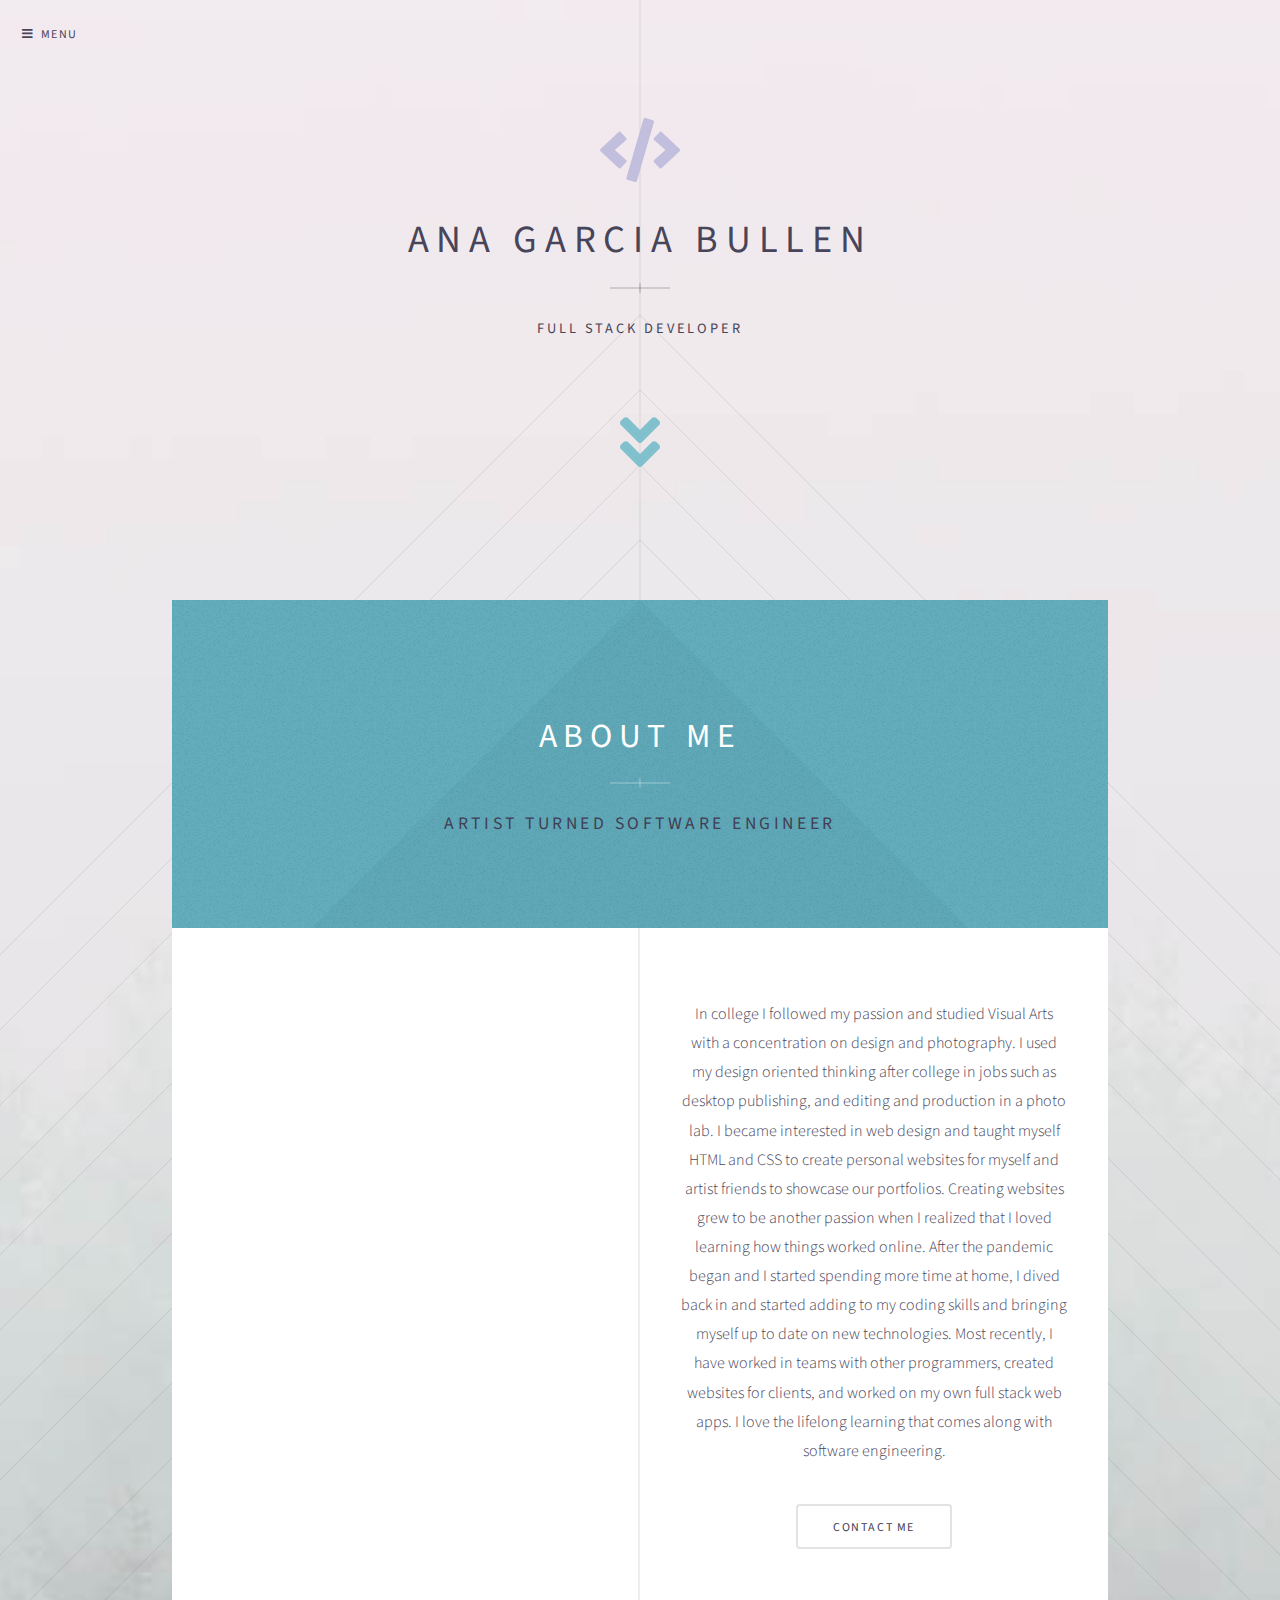
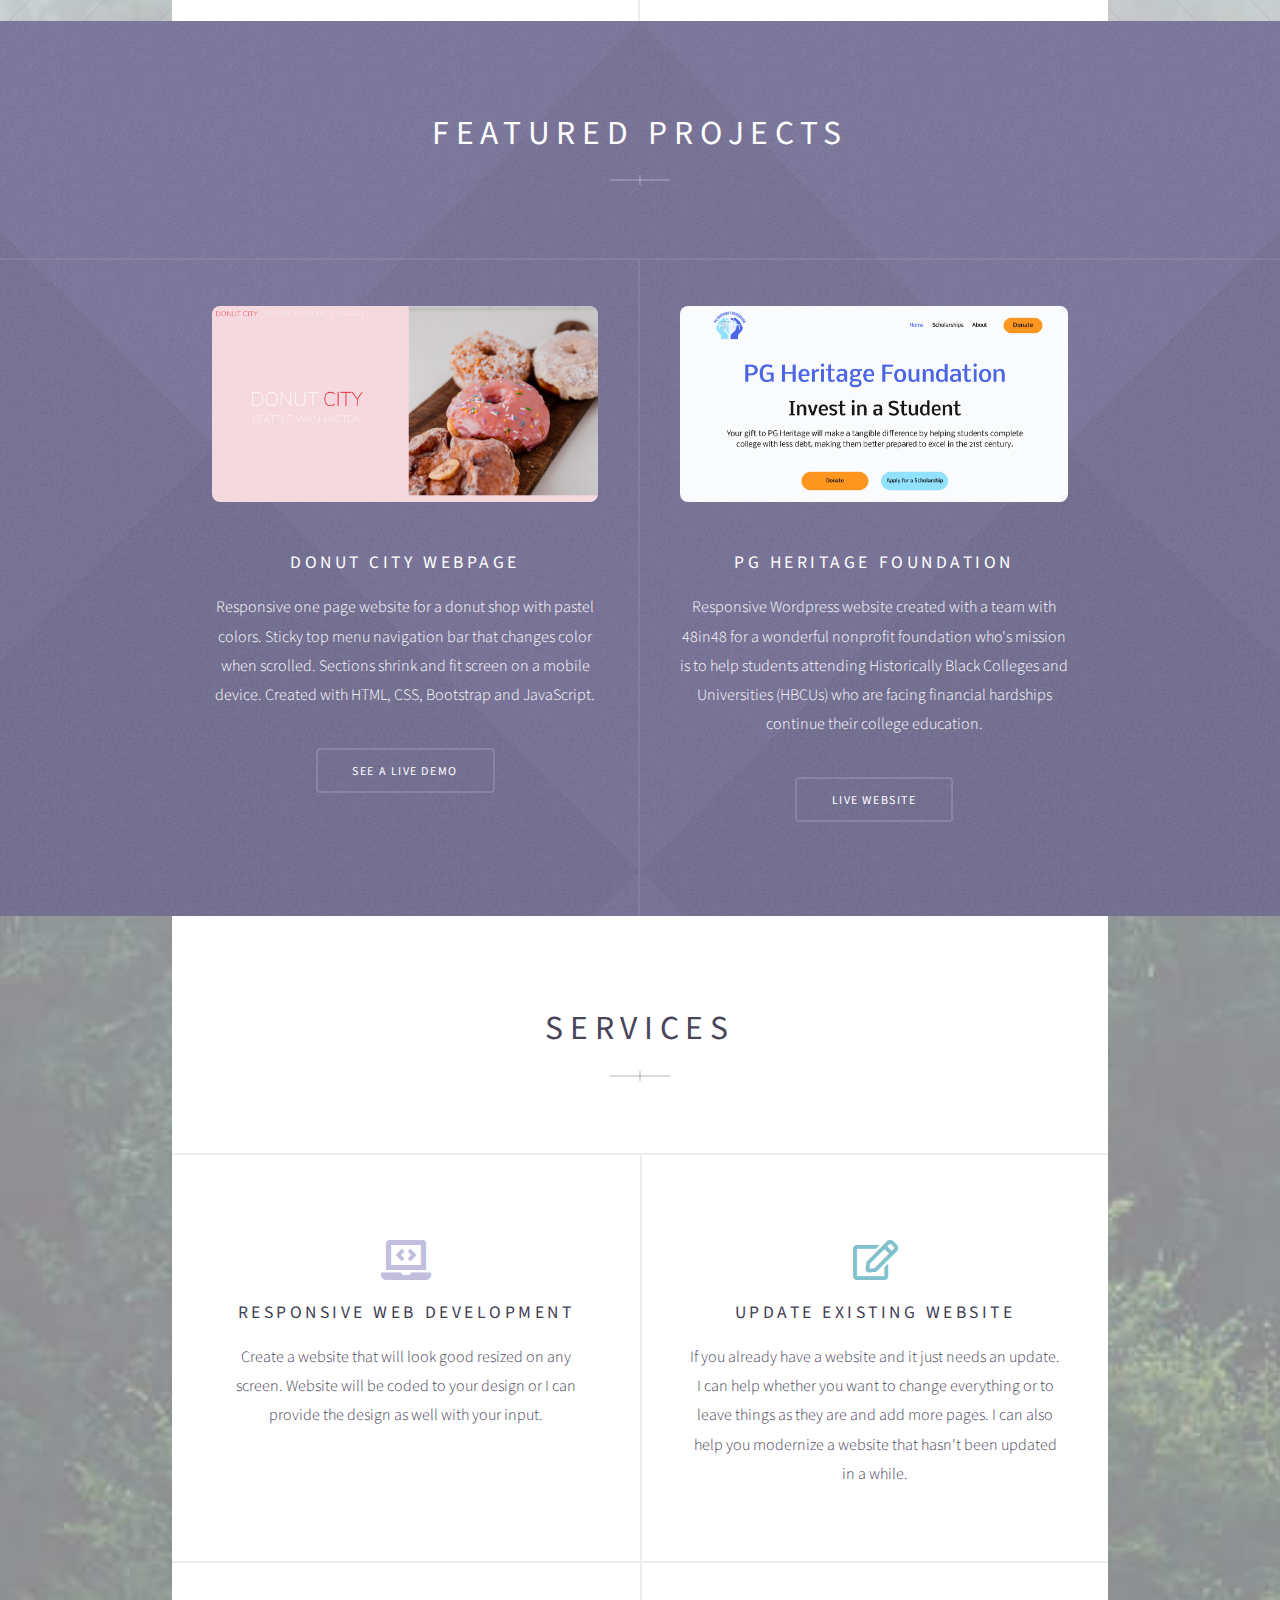
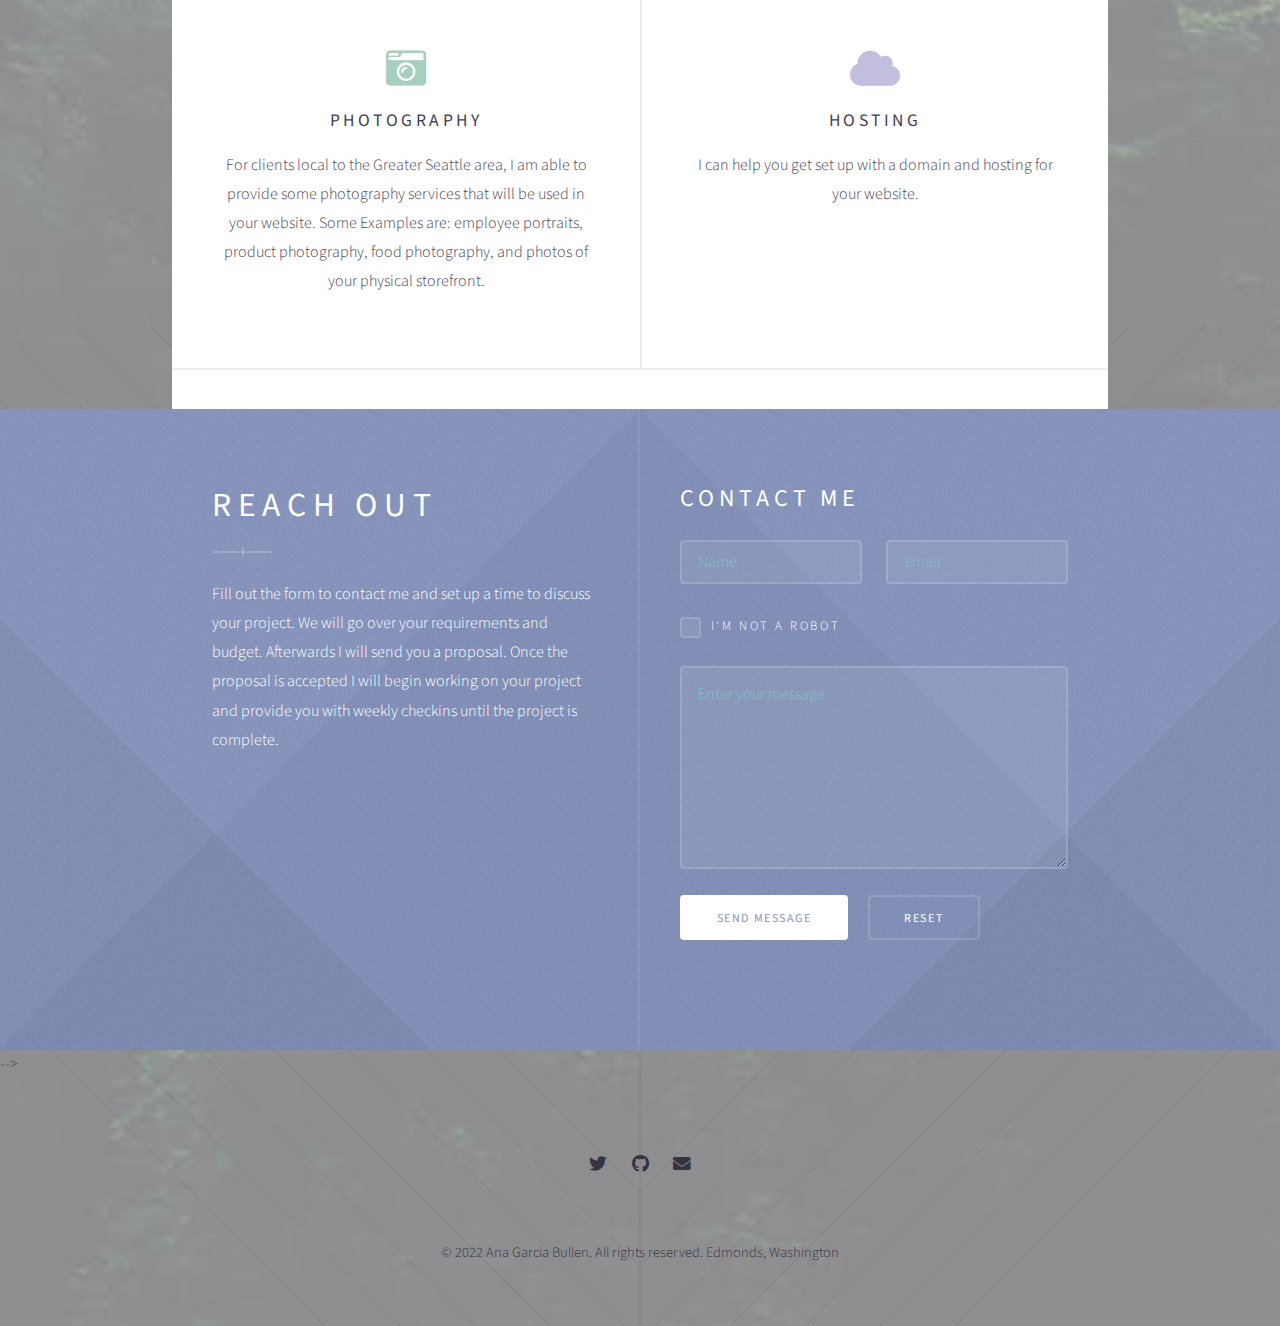
==== index.html @ 6785d5da "added new project" ====
<!DOCTYPE HTML>

<html>

<head>
	<title>Ana Garcia Bullen</title>
	<meta charset="utf-8" />
	<meta name="viewport" content="width=device-width, initial-scale=1" />
	<link rel="apple-touch-icon" sizes="180x180" href="images/apple-touch-icon.png">
	<link rel="icon" type="image/png" sizes="32x32" href="images/favicon-32x32.png">
	<link rel="icon" type="image/png" sizes="16x16" href="images/favicon-16x16.png">
	<link rel="manifest" href="images/site.webmanifest">

	<link rel="stylesheet" href="assets/css/main.css" />
</head>

<body class="landing is-preload">

	<!-- Header -->
	<header id="header">
		<a href="#menu">Menu</a>

	</header>

	<!-- Nav -->
	<nav id="menu">
		<ul class="links">
			<li><a href="index.html">Home</a></li>
			<li><a href="#one" class="scrolly">About Me</a></li>
			<li><a href="#two" class="scrolly">Portfolio</a></li>
			<li><a href="#three" class="scrolly">Services</a></li>
			<li><a href="#four" class="scrolly">Contact Me</a></li>
		</ul>

	</nav>

	<!-- Banner -->
	<section id="banner">
		<header class="major">
			<span class="icon solid fa-code style3"></span>
			<h1 class="myName">Ana Garcia Bullen</h1>
			<p>Full Stack Developer</p>
		</header>
		<ul class="actions special">
			<li>
				<a href="#one" class="scrolly"><span class="icon solid fa-angle-double-down style4"></span></a>
			</li>

		</ul>
	</section>

	<!-- One -->
	<section id="one" class="wrapper style1 special">
		<div class="inner">
			<header class="major alt style2">
				<h2>About Me</h2>
				<h4>Artist turned Software Engineer</h4>
			</header>
			<section class="split">

				<section>
					<span class="image fit"><img src="images/ana.JPG" alt="" /></span>

				</section>
				<article>
					<!-- <h4>Artist turned Software Engineer</h4> -->
					<p>

						In college I followed my passion and studied Visual Arts with a concentration on design and
						photography. I used my design oriented thinking after college in jobs such as desktop
						publishing, and editing and production in a photo lab. I
						became interested in web design and taught myself HTML and CSS to create personal websites for
						myself and
						artist friends to showcase our portfolios. Creating websites grew to be another passion when I
						realized that I loved learning how things worked online. After the pandemic began and I started
						spending more time at home, I dived back in and started adding to my coding skills and bringing
						myself up to date on new technologies. Most recently, I have worked in teams with other
						programmers, created
						websites for clients, and worked on my own full stack web apps. I love the lifelong learning
						that comes
						along with software engineering.
					</p>

					<ul class="actions special">
						<li><a href="#four" class="button scrolly">Contact Me</a></li>
					</ul>
				</article>
			</section>
		</div>
	</section>

	<!-- Two -->
	<section id="two" class="wrapper style3 special">
		<div class="inner">
			<header class="major">
				<h2>Featured Projects</h2>

			</header>
			<section class="spotlights">
				<section>
					<span class="image"><img src="images/project-donutcity.png"
							alt="screenshot of Donut City website" /></span>
					<h4>Donut City Webpage</h4>
					<p>Responsive one page website for a donut shop with pastel colors. Sticky top menu navigation bar
						that
						changes color when scrolled. Sections shrink and fit screen on a mobile device. Created with
						HTML,
						CSS, Bootstrap and JavaScript.</p>
					<ul class="actions special">
						<li><a href="https://donutcity.netlify.app/" class="button" target="_blank">See a Live Demo</a>
						</li>
					</ul>
				</section>
				<section>
					<span class="image"><img src="images/PGHeritage.png"
							alt="screenshot of PG Heritage Foundation homepage" /></span>

					<h4>PG Heritage Foundation</h4>
					<p>Responsive Wordpress website created with a team with 48in48 for a wonderful nonprofit foundation
						who's mission is to help students attending Historically Black Colleges and Universities (HBCUs)
						who are facing financial hardships continue their college education.</p>
					<ul class="actions special">
						<li><a href="https://thepghf.org/" class="button" target="_blank">Live Website</a></li>
					</ul>
				</section>

				<!-- add two more projects -->
				<!-- <section>
							<span class="image"><img src="images/pic01.jpg" alt="" /></span>
							<h4>Etiam consequat</h4>
							<p>Lorem ipsum dolor sit amet, consectetur adipiscing elit. Nulla imperdiet, lorem in pretium aliquet, lacus dui tristique lacus, vel convallis justo lectus in augue. Tempus pellentesque iaculis imperdiet et elementum.</p>
							<ul class="actions special">
								<li><a href="#" class="button">See More</a></li>
							</ul>
						</section>
						<section>
							<span class="image"><img src="images/pic02.jpg" alt="" /></span>
							<h4>Lacus elementum</h4>
							<p>Lorem ipsum dolor sit amet, consectetur adipiscing elit. Nulla imperdiet, lorem in pretium aliquet, lacus dui tristique lacus, vel convallis justo lectus in augue. Tempus pellentesque iaculis imperdiet et elementum.</p>
							<ul class="actions special">
								<li><a href="#" class="button">See More</a></li>
							</ul>
						</section> -->

			</section>
		</div>
	</section>

	<!-- Three -->
	<section id="three" class="wrapper style1 special">
		<div class="inner">
			<header class="major">
				<h2>Services</h2>

			</header>
			<section class="features">
				<section>
					<span class="icon solid fa-laptop-code style3"></span>
					<h4>Responsive Web Development</h4>
					<p>Create a website that will look good resized on any screen. Website will be coded to your design
						or I can provide the design as well with your input.</p>
				</section>
				<section>
					<span class="icon fa-edit style4"></span>
					<h4>Update existing website</h4>
					<p>If you already have a website and it just needs an update. I can help whether you want to change
						everything or to leave things as they are and add more pages. I can also help you modernize a
						website that hasn't been updated in a while.
					</p>
				</section>
				<section>
					<span class="icon solid fa-camera-retro style2"></span>
					<h4>Photography</h4>
					<p>For clients local to the Greater Seattle area, I am able to provide some photography services
						that will be used in your website.
						Some Examples are: employee portraits,
						product photography,
						food photography, and
						photos of your physical storefront.

					</p>
				</section>
				<section>
					<span class="icon solid fa-cloud style3"></span>
					<h4>Hosting</h4>
					<p>I can help you get set up with a domain and hosting for your website.</p>
				</section>
			</section>


		</div>
	</section>

	<!-- Four -->
	<section id="four" class="wrapper style4 special-alt">
		<div class="inner split">
			<section>
				<header class="major">
					<h2>Reach Out</h2>
				</header>
				<p>Fill out the form to contact me and set up a time to discuss your project. We will go over your
					requirements and budget. Afterwards I will send you a proposal. Once the proposal is accepted I will
					begin working on your project and provide you with weekly checkins until the project is complete.
				</p>
			</section>

			<section>
				<!-- Form -->
				<h3>Contact Me</h3>

				<form naeme="contact" method="post" action="#" data-netlify="true" data-netlify-recaptcha="true">
					<div class="row">
						<div class="col-6 col-12-xsmall">
							<input type="text" name="name" id="name" value="" placeholder="Name" required />
						</div>
						<div class="col-6 col-12-xsmall">
							<input type="email" name="email" id="email" value="" placeholder="Email" required />
						</div>
						<!-- Break -->
						<!-- <div class="col-6 col-12-small">
							<input type="checkbox" id="copy" name="copy">
							<label for="copy">Email me a copy</label>
						</div> -->
						<div class="col-6 col-12-small">
							<input type="checkbox" id="human" name="human" required>
							<label for="human">I'm not a robot</label>
						</div>
						<!-- Break -->
						<div class="col-12">
							<textarea name="message" id="message" placeholder="Enter your message" rows="6"
								required></textarea>
						</div>
						<!-- re-Captcha field
						<div data-netlify-recaptcha="true"></div> -->
						<!-- Break -->
						<div class="col-12">
							<ul class="actions">
								<li><input type="submit" value="Send Message" class="primary" /></li>
								<li><input type="reset" value="Reset" /></li>
							</ul>
						</div>
					</div>
				</form>
			</section>
		</div>
	</section>



	</div>
	</section> -->

	<!-- Footer -->
	<footer id="footer">
		<ul class="alt-icons">
			<li><a href="https://twitter.com/bettysonics" class="icon brands fa-twitter" target="_blank"><span
						class="label">Twitter</span></a></li>
			<!-- <li><a href="#" class="icon brands fa-linkedin-in"><span class="label">LinkedIn</span></a></li> -->
			<li><a href="https://github.com/karinana" class="icon brands fa-github" target="_blank"><span
						class="label">GitHub</span></a></li>
			<li><a href="mailto: anagarciacodes@gmail.com" class="icon solid fa-envelope"><span
						class="label">Email</span></a></li>
		</ul>

		<p class="copyright">
			&copy; 2022 Ana Garcia Bullen. All rights reserved. Edmonds, Washington
		</p>
	</footer>

	<!-- Scripts -->
	<script src="assets/js/jquery.min.js"></script>
	<script src="assets/js/jquery.scrolly.min.js"></script>
	<script src="assets/js/jquery.scrollex.min.js"></script>
	<script src="assets/js/browser.min.js"></script>
	<script src="assets/js/breakpoints.min.js"></script>
	<script src="assets/js/util.js"></script>
	<script src="assets/js/main.js"></script>

</body>

</html>
---- assets/css/main.css ----
@import url(fontawesome-all.min.css);
@import url("https://fonts.googleapis.com/css?family=Source+Sans+Pro:400,300");



html, body, div, span, applet, object,
iframe, h1, h2, h3, h4, h5, h6, p, blockquote,
pre, a, abbr, acronym, address, big, cite,
code, del, dfn, em, img, ins, kbd, q, s, samp,
small, strike, strong, sub, sup, tt, var, b,
u, i, center, dl, dt, dd, ol, ul, li, fieldset,
form, label, legend, table, caption, tbody,
tfoot, thead, tr, th, td, article, aside,
canvas, details, embed, figure, figcaption,
footer, header, hgroup, menu, nav, output, ruby,
section, summary, time, mark, audio, video {
	margin: 0;
	padding: 0;
	border: 0;
	font-size: 100%;
	font: inherit;
	vertical-align: baseline;}

article, aside, details, figcaption, figure,
footer, header, hgroup, menu, nav, section {
	display: block;}

body {
	line-height: 1;
}

ol, ul {
	list-style: none;
}

blockquote, q {
	quotes: none;
}

	blockquote:before, blockquote:after, q:before, q:after {
		content: '';
		content: none;
	}

table {
	border-collapse: collapse;
	border-spacing: 0;
}

body {
	-webkit-text-size-adjust: none;
}

mark {
	background-color: transparent;
	color: inherit;
}

input::-moz-focus-inner {
	border: 0;
	padding: 0;
}

input, select, textarea {
	-moz-appearance: none;
	-webkit-appearance: none;
	-ms-appearance: none;
	appearance: none;
}

/* Basic */

	@-ms-viewport {
		width: device-width;
	}

	body {
		-ms-overflow-style: scrollbar;
	}

	@media screen and (max-width: 480px) {

		html, body {
			min-width: 320px;
		}

	}

	html {
		box-sizing: border-box;
	}

	*, *:before, *:after {
		box-sizing: inherit;
	}

	body {
		background-attachment: fixed, fixed;
		background-image: url("images/angular-lines-up.svg"), url("../../images/bg.jpg");
		background-position: center -315px, center top;
		background-repeat: no-repeat;
		background-size: auto, cover;
	}

		body.landing {
			background-attachment: scroll, scroll, fixed;
			background-image: url("images/angular-lines-up.svg"), url("images/angular-lines-down.svg"), url("../../images/bgforest2.jpg");
			background-position: center top, center bottom, center top;
			background-size: auto, auto, cover;
		}

		body.is-preload *, body.is-preload *:before, body.is-preload *:after {
			-moz-animation: none !important;
			-webkit-animation: none !important;
			-ms-animation: none !important;
			animation: none !important;
			-moz-transition: none !important;
			-webkit-transition: none !important;
			-ms-transition: none !important;
			transition: none !important;
		}

		@media screen and (max-width: 1280px) {

			body {
				background-attachment: scroll !important;
			}

		}

/* Type */

	body {
		background-color: #fff;
		color: #484459;
	}

	body, input, select, textarea {
		font-family: "Source Sans Pro", Arial, Helvetica, sans-serif;
		font-size: 14.75pt;
		font-weight: 300;
		line-height: 1.82;
	}

		@media screen and (max-width: 1680px) {

			body, input, select, textarea {
				font-size: 14.75pt;
			}

		}

		@media screen and (max-width: 1280px) {

			body, input, select, textarea {
				font-size: 12pt;
			}

		}

		@media screen and (max-width: 980px) {

			body, input, select, textarea {
				font-size: 12pt;
			}

		}

		@media screen and (max-width: 736px) {

			body, input, select, textarea {
				font-size: 12pt;
			}

		}

		@media screen and (max-width: 480px) {

			body, input, select, textarea {
				font-size: 12pt;
			}

		}

	a {
		text-decoration: underline;
	}

		a:hover {
			text-decoration: none;
		}

	strong, b {
		font-weight: 400;
	}

	em, i {
		font-style: italic;
	}

	p {
		margin: 0 0 2.4em 0;
	}

	h1, h2, h3, h4, h5, h6 {
		font-weight: 400;
		letter-spacing: 0.2em;
		line-height: 1.5;
		margin: 0 0 0.96em 0;
		text-transform: uppercase;
	}

		h1 a, h2 a, h3 a, h4 a, h5 a, h6 a {
			color: inherit;
			text-decoration: none;
		}

	h2 {
		font-size: 1.8em;
	}

	h3 {
		font-size: 1.5em;
	}

	h4 {
		font-size: 1.1em;
	}

	h5 {
		font-size: 0.9em;
	}

	h6 {
		font-size: 0.7em;
	}

	sub {
		font-size: 0.8em;
		position: relative;
		top: 0.5em;
	}

	sup {
		font-size: 0.8em;
		position: relative;
		top: -0.5em;
	}

	blockquote {
		border-left: solid 8px;
		font-style: italic;
		margin: 0 0 2.4em 0;
		padding: 0.6em 0 0.6em 2.4em;
	}

	code {
		border-radius: 4px;
		border: solid 2px;
		font-family: "Courier New", monospace;
		font-size: 0.9em;
		margin: 0 0.25em;
		padding: 0.25em 0.65em;
	}

	pre {
		-webkit-overflow-scrolling: touch;
		font-family: "Courier New", monospace;
		font-size: 0.9em;
		margin: 0 0 2.4em 0;
	}

		pre code {
			display: block;
			line-height: 1.75;
			padding: 1em 1.5em;
			overflow-x: auto;
		}

	hr {
		border: 0;
		border-bottom: solid 2px;
		margin: 2.4em 0;
	}

		hr.major {
			margin: 3.6em 0;
		}

	.align-left {
		text-align: left;
	}

	.align-center {
		text-align: center;
	}

	.align-right {
		text-align: right;
	}

	input, select, textarea {
		color: #413D53;
	}

	a {
		color: #7c759a;
	}

	strong, b {
		color: #413D53;
	}

	h1, h2, h3, h4, h5, h6 {
		color: #413D53;
	}

	blockquote {
		border-left-color: rgba(144, 144, 144, 0.25);
	}

	code {
		background: rgba(144, 144, 144, 0.15);
		border-color: rgba(144, 144, 144, 0.25);
	}

	hr {
		border-bottom-color: rgba(144, 144, 144, 0.25);
	}

/* Row */

	.row {
		display: flex;
		flex-wrap: wrap;
		box-sizing: border-box;
		align-items: stretch;
	}

		.row > * {
			box-sizing: border-box;
		}

		.row.gtr-uniform > * > :last-child {
			margin-bottom: 0;
		}

		.row.aln-left {
			justify-content: flex-start;
		}

		.row.aln-center {
			justify-content: center;
		}

		.row.aln-right {
			justify-content: flex-end;
		}

		.row.aln-top {
			align-items: flex-start;
		}

		.row.aln-middle {
			align-items: center;
		}

		.row.aln-bottom {
			align-items: flex-end;
		}

		.row > .imp {
			order: -1;
		}

		.row > .col-1 {
			width: 8.33333%;
		}

		.row > .off-1 {
			margin-left: 8.33333%;
		}

		.row > .col-2 {
			width: 16.66667%;
		}

		.row > .off-2 {
			margin-left: 16.66667%;
		}

		.row > .col-3 {
			width: 25%;
		}

		.row > .off-3 {
			margin-left: 25%;
		}

		.row > .col-4 {
			width: 33.33333%;
		}

		.row > .off-4 {
			margin-left: 33.33333%;
		}

		.row > .col-5 {
			width: 41.66667%;
		}

		.row > .off-5 {
			margin-left: 41.66667%;
		}

		.row > .col-6 {
			width: 50%;
		}

		.row > .off-6 {
			margin-left: 50%;
		}

		.row > .col-7 {
			width: 58.33333%;
		}

		.row > .off-7 {
			margin-left: 58.33333%;
		}

		.row > .col-8 {
			width: 66.66667%;
		}

		.row > .off-8 {
			margin-left: 66.66667%;
		}

		.row > .col-9 {
			width: 75%;
		}

		.row > .off-9 {
			margin-left: 75%;
		}

		.row > .col-10 {
			width: 83.33333%;
		}

		.row > .off-10 {
			margin-left: 83.33333%;
		}

		.row > .col-11 {
			width: 91.66667%;
		}

		.row > .off-11 {
			margin-left: 91.66667%;
		}

		.row > .col-12 {
			width: 100%;
		}

		.row > .off-12 {
			margin-left: 100%;
		}

		.row.gtr-0 {
			margin-top: 0;
			margin-left: 0em;
		}

			.row.gtr-0 > * {
				padding: 0 0 0 0em;
			}

			.row.gtr-0.gtr-uniform {
				margin-top: 0em;
			}

				.row.gtr-0.gtr-uniform > * {
					padding-top: 0em;
				}

		.row.gtr-25 {
			margin-top: 0;
			margin-left: -0.5em;
		}

			.row.gtr-25 > * {
				padding: 0 0 0 0.5em;
			}

			.row.gtr-25.gtr-uniform {
				margin-top: -0.5em;
			}

				.row.gtr-25.gtr-uniform > * {
					padding-top: 0.5em;
				}

		.row.gtr-50 {
			margin-top: 0;
			margin-left: -1em;
		}

			.row.gtr-50 > * {
				padding: 0 0 0 1em;
			}

			.row.gtr-50.gtr-uniform {
				margin-top: -1em;
			}

				.row.gtr-50.gtr-uniform > * {
					padding-top: 1em;
				}

		.row {
			margin-top: 0;
			margin-left: -2em;
		}

			.row > * {
				padding: 0 0 0 2em;
			}

			.row.gtr-uniform {
				margin-top: -2em;
			}

				.row.gtr-uniform > * {
					padding-top: 2em;
				}

		.row.gtr-150 {
			margin-top: 0;
			margin-left: -3em;
		}

			.row.gtr-150 > * {
				padding: 0 0 0 3em;
			}

			.row.gtr-150.gtr-uniform {
				margin-top: -3em;
			}

				.row.gtr-150.gtr-uniform > * {
					padding-top: 3em;
				}

		.row.gtr-200 {
			margin-top: 0;
			margin-left: -4em;
		}

			.row.gtr-200 > * {
				padding: 0 0 0 4em;
			}

			.row.gtr-200.gtr-uniform {
				margin-top: -4em;
			}

				.row.gtr-200.gtr-uniform > * {
					padding-top: 4em;
				}

		@media screen and (max-width: 1680px) {

			.row {
				display: flex;
				flex-wrap: wrap;
				box-sizing: border-box;
				align-items: stretch;
			}

				.row > * {
					box-sizing: border-box;
				}

				.row.gtr-uniform > * > :last-child {
					margin-bottom: 0;
				}

				.row.aln-left {
					justify-content: flex-start;
				}

				.row.aln-center {
					justify-content: center;
				}

				.row.aln-right {
					justify-content: flex-end;
				}

				.row.aln-top {
					align-items: flex-start;
				}

				.row.aln-middle {
					align-items: center;
				}

				.row.aln-bottom {
					align-items: flex-end;
				}

				.row > .imp-xlarge {
					order: -1;
				}

				.row > .col-1-xlarge {
					width: 8.33333%;
				}

				.row > .off-1-xlarge {
					margin-left: 8.33333%;
				}

				.row > .col-2-xlarge {
					width: 16.66667%;
				}

				.row > .off-2-xlarge {
					margin-left: 16.66667%;
				}

				.row > .col-3-xlarge {
					width: 25%;
				}

				.row > .off-3-xlarge {
					margin-left: 25%;
				}

				.row > .col-4-xlarge {
					width: 33.33333%;
				}

				.row > .off-4-xlarge {
					margin-left: 33.33333%;
				}

				.row > .col-5-xlarge {
					width: 41.66667%;
				}

				.row > .off-5-xlarge {
					margin-left: 41.66667%;
				}

				.row > .col-6-xlarge {
					width: 50%;
				}

				.row > .off-6-xlarge {
					margin-left: 50%;
				}

				.row > .col-7-xlarge {
					width: 58.33333%;
				}

				.row > .off-7-xlarge {
					margin-left: 58.33333%;
				}

				.row > .col-8-xlarge {
					width: 66.66667%;
				}

				.row > .off-8-xlarge {
					margin-left: 66.66667%;
				}

				.row > .col-9-xlarge {
					width: 75%;
				}

				.row > .off-9-xlarge {
					margin-left: 75%;
				}

				.row > .col-10-xlarge {
					width: 83.33333%;
				}

				.row > .off-10-xlarge {
					margin-left: 83.33333%;
				}

				.row > .col-11-xlarge {
					width: 91.66667%;
				}

				.row > .off-11-xlarge {
					margin-left: 91.66667%;
				}

				.row > .col-12-xlarge {
					width: 100%;
				}

				.row > .off-12-xlarge {
					margin-left: 100%;
				}

				.row.gtr-0 {
					margin-top: 0;
					margin-left: 0em;
				}

					.row.gtr-0 > * {
						padding: 0 0 0 0em;
					}

					.row.gtr-0.gtr-uniform {
						margin-top: 0em;
					}

						.row.gtr-0.gtr-uniform > * {
							padding-top: 0em;
						}

				.row.gtr-25 {
					margin-top: 0;
					margin-left: -0.5em;
				}

					.row.gtr-25 > * {
						padding: 0 0 0 0.5em;
					}

					.row.gtr-25.gtr-uniform {
						margin-top: -0.5em;
					}

						.row.gtr-25.gtr-uniform > * {
							padding-top: 0.5em;
						}

				.row.gtr-50 {
					margin-top: 0;
					margin-left: -1em;
				}

					.row.gtr-50 > * {
						padding: 0 0 0 1em;
					}

					.row.gtr-50.gtr-uniform {
						margin-top: -1em;
					}

						.row.gtr-50.gtr-uniform > * {
							padding-top: 1em;
						}

				.row {
					margin-top: 0;
					margin-left: -2em;
				}

					.row > * {
						padding: 0 0 0 2em;
					}

					.row.gtr-uniform {
						margin-top: -2em;
					}

						.row.gtr-uniform > * {
							padding-top: 2em;
						}

				.row.gtr-150 {
					margin-top: 0;
					margin-left: -3em;
				}

					.row.gtr-150 > * {
						padding: 0 0 0 3em;
					}

					.row.gtr-150.gtr-uniform {
						margin-top: -3em;
					}

						.row.gtr-150.gtr-uniform > * {
							padding-top: 3em;
						}

				.row.gtr-200 {
					margin-top: 0;
					margin-left: -4em;
				}

					.row.gtr-200 > * {
						padding: 0 0 0 4em;
					}

					.row.gtr-200.gtr-uniform {
						margin-top: -4em;
					}

						.row.gtr-200.gtr-uniform > * {
							padding-top: 4em;
						}

		}

		@media screen and (max-width: 1280px) {

			.row {
				display: flex;
				flex-wrap: wrap;
				box-sizing: border-box;
				align-items: stretch;
			}

				.row > * {
					box-sizing: border-box;
				}

				.row.gtr-uniform > * > :last-child {
					margin-bottom: 0;
				}

				.row.aln-left {
					justify-content: flex-start;
				}

				.row.aln-center {
					justify-content: center;
				}

				.row.aln-right {
					justify-content: flex-end;
				}

				.row.aln-top {
					align-items: flex-start;
				}

				.row.aln-middle {
					align-items: center;
				}

				.row.aln-bottom {
					align-items: flex-end;
				}

				.row > .imp-large {
					order: -1;
				}

				.row > .col-1-large {
					width: 8.33333%;
				}

				.row > .off-1-large {
					margin-left: 8.33333%;
				}

				.row > .col-2-large {
					width: 16.66667%;
				}

				.row > .off-2-large {
					margin-left: 16.66667%;
				}

				.row > .col-3-large {
					width: 25%;
				}

				.row > .off-3-large {
					margin-left: 25%;
				}

				.row > .col-4-large {
					width: 33.33333%;
				}

				.row > .off-4-large {
					margin-left: 33.33333%;
				}

				.row > .col-5-large {
					width: 41.66667%;
				}

				.row > .off-5-large {
					margin-left: 41.66667%;
				}

				.row > .col-6-large {
					width: 50%;
				}

				.row > .off-6-large {
					margin-left: 50%;
				}

				.row > .col-7-large {
					width: 58.33333%;
				}

				.row > .off-7-large {
					margin-left: 58.33333%;
				}

				.row > .col-8-large {
					width: 66.66667%;
				}

				.row > .off-8-large {
					margin-left: 66.66667%;
				}

				.row > .col-9-large {
					width: 75%;
				}

				.row > .off-9-large {
					margin-left: 75%;
				}

				.row > .col-10-large {
					width: 83.33333%;
				}

				.row > .off-10-large {
					margin-left: 83.33333%;
				}

				.row > .col-11-large {
					width: 91.66667%;
				}

				.row > .off-11-large {
					margin-left: 91.66667%;
				}

				.row > .col-12-large {
					width: 100%;
				}

				.row > .off-12-large {
					margin-left: 100%;
				}

				.row.gtr-0 {
					margin-top: 0;
					margin-left: 0em;
				}

					.row.gtr-0 > * {
						padding: 0 0 0 0em;
					}

					.row.gtr-0.gtr-uniform {
						margin-top: 0em;
					}

						.row.gtr-0.gtr-uniform > * {
							padding-top: 0em;
						}

				.row.gtr-25 {
					margin-top: 0;
					margin-left: -0.375em;
				}

					.row.gtr-25 > * {
						padding: 0 0 0 0.375em;
					}

					.row.gtr-25.gtr-uniform {
						margin-top: -0.375em;
					}

						.row.gtr-25.gtr-uniform > * {
							padding-top: 0.375em;
						}

				.row.gtr-50 {
					margin-top: 0;
					margin-left: -0.75em;
				}

					.row.gtr-50 > * {
						padding: 0 0 0 0.75em;
					}

					.row.gtr-50.gtr-uniform {
						margin-top: -0.75em;
					}

						.row.gtr-50.gtr-uniform > * {
							padding-top: 0.75em;
						}

				.row {
					margin-top: 0;
					margin-left: -1.5em;
				}

					.row > * {
						padding: 0 0 0 1.5em;
					}

					.row.gtr-uniform {
						margin-top: -1.5em;
					}

						.row.gtr-uniform > * {
							padding-top: 1.5em;
						}

				.row.gtr-150 {
					margin-top: 0;
					margin-left: -2.25em;
				}

					.row.gtr-150 > * {
						padding: 0 0 0 2.25em;
					}

					.row.gtr-150.gtr-uniform {
						margin-top: -2.25em;
					}

						.row.gtr-150.gtr-uniform > * {
							padding-top: 2.25em;
						}

				.row.gtr-200 {
					margin-top: 0;
					margin-left: -3em;
				}

					.row.gtr-200 > * {
						padding: 0 0 0 3em;
					}

					.row.gtr-200.gtr-uniform {
						margin-top: -3em;
					}

						.row.gtr-200.gtr-uniform > * {
							padding-top: 3em;
						}

		}

		@media screen and (max-width: 980px) {

			.row {
				display: flex;
				flex-wrap: wrap;
				box-sizing: border-box;
				align-items: stretch;
			}

				.row > * {
					box-sizing: border-box;
				}

				.row.gtr-uniform > * > :last-child {
					margin-bottom: 0;
				}

				.row.aln-left {
					justify-content: flex-start;
				}

				.row.aln-center {
					justify-content: center;
				}

				.row.aln-right {
					justify-content: flex-end;
				}

				.row.aln-top {
					align-items: flex-start;
				}

				.row.aln-middle {
					align-items: center;
				}

				.row.aln-bottom {
					align-items: flex-end;
				}

				.row > .imp-medium {
					order: -1;
				}

				.row > .col-1-medium {
					width: 8.33333%;
				}

				.row > .off-1-medium {
					margin-left: 8.33333%;
				}

				.row > .col-2-medium {
					width: 16.66667%;
				}

				.row > .off-2-medium {
					margin-left: 16.66667%;
				}

				.row > .col-3-medium {
					width: 25%;
				}

				.row > .off-3-medium {
					margin-left: 25%;
				}

				.row > .col-4-medium {
					width: 33.33333%;
				}

				.row > .off-4-medium {
					margin-left: 33.33333%;
				}

				.row > .col-5-medium {
					width: 41.66667%;
				}

				.row > .off-5-medium {
					margin-left: 41.66667%;
				}

				.row > .col-6-medium {
					width: 50%;
				}

				.row > .off-6-medium {
					margin-left: 50%;
				}

				.row > .col-7-medium {
					width: 58.33333%;
				}

				.row > .off-7-medium {
					margin-left: 58.33333%;
				}

				.row > .col-8-medium {
					width: 66.66667%;
				}

				.row > .off-8-medium {
					margin-left: 66.66667%;
				}

				.row > .col-9-medium {
					width: 75%;
				}

				.row > .off-9-medium {
					margin-left: 75%;
				}

				.row > .col-10-medium {
					width: 83.33333%;
				}

				.row > .off-10-medium {
					margin-left: 83.33333%;
				}

				.row > .col-11-medium {
					width: 91.66667%;
				}

				.row > .off-11-medium {
					margin-left: 91.66667%;
				}

				.row > .col-12-medium {
					width: 100%;
				}

				.row > .off-12-medium {
					margin-left: 100%;
				}

				.row.gtr-0 {
					margin-top: 0;
					margin-left: 0em;
				}

					.row.gtr-0 > * {
						padding: 0 0 0 0em;
					}

					.row.gtr-0.gtr-uniform {
						margin-top: 0em;
					}

						.row.gtr-0.gtr-uniform > * {
							padding-top: 0em;
						}

				.row.gtr-25 {
					margin-top: 0;
					margin-left: -0.375em;
				}

					.row.gtr-25 > * {
						padding: 0 0 0 0.375em;
					}

					.row.gtr-25.gtr-uniform {
						margin-top: -0.375em;
					}

						.row.gtr-25.gtr-uniform > * {
							padding-top: 0.375em;
						}

				.row.gtr-50 {
					margin-top: 0;
					margin-left: -0.75em;
				}

					.row.gtr-50 > * {
						padding: 0 0 0 0.75em;
					}

					.row.gtr-50.gtr-uniform {
						margin-top: -0.75em;
					}

						.row.gtr-50.gtr-uniform > * {
							padding-top: 0.75em;
						}

				.row {
					margin-top: 0;
					margin-left: -1.5em;
				}

					.row > * {
						padding: 0 0 0 1.5em;
					}

					.row.gtr-uniform {
						margin-top: -1.5em;
					}

						.row.gtr-uniform > * {
							padding-top: 1.5em;
						}

				.row.gtr-150 {
					margin-top: 0;
					margin-left: -2.25em;
				}

					.row.gtr-150 > * {
						padding: 0 0 0 2.25em;
					}

					.row.gtr-150.gtr-uniform {
						margin-top: -2.25em;
					}

						.row.gtr-150.gtr-uniform > * {
							padding-top: 2.25em;
						}

				.row.gtr-200 {
					margin-top: 0;
					margin-left: -3em;
				}

					.row.gtr-200 > * {
						padding: 0 0 0 3em;
					}

					.row.gtr-200.gtr-uniform {
						margin-top: -3em;
					}

						.row.gtr-200.gtr-uniform > * {
							padding-top: 3em;
						}

		}

		@media screen and (max-width: 736px) {

			.row {
				display: flex;
				flex-wrap: wrap;
				box-sizing: border-box;
				align-items: stretch;
			}

				.row > * {
					box-sizing: border-box;
				}

				.row.gtr-uniform > * > :last-child {
					margin-bottom: 0;
				}

				.row.aln-left {
					justify-content: flex-start;
				}

				.row.aln-center {
					justify-content: center;
				}

				.row.aln-right {
					justify-content: flex-end;
				}

				.row.aln-top {
					align-items: flex-start;
				}

				.row.aln-middle {
					align-items: center;
				}

				.row.aln-bottom {
					align-items: flex-end;
				}

				.row > .imp-small {
					order: -1;
				}

				.row > .col-1-small {
					width: 8.33333%;
				}

				.row > .off-1-small {
					margin-left: 8.33333%;
				}

				.row > .col-2-small {
					width: 16.66667%;
				}

				.row > .off-2-small {
					margin-left: 16.66667%;
				}

				.row > .col-3-small {
					width: 25%;
				}

				.row > .off-3-small {
					margin-left: 25%;
				}

				.row > .col-4-small {
					width: 33.33333%;
				}

				.row > .off-4-small {
					margin-left: 33.33333%;
				}

				.row > .col-5-small {
					width: 41.66667%;
				}

				.row > .off-5-small {
					margin-left: 41.66667%;
				}

				.row > .col-6-small {
					width: 50%;
				}

				.row > .off-6-small {
					margin-left: 50%;
				}

				.row > .col-7-small {
					width: 58.33333%;
				}

				.row > .off-7-small {
					margin-left: 58.33333%;
				}

				.row > .col-8-small {
					width: 66.66667%;
				}

				.row > .off-8-small {
					margin-left: 66.66667%;
				}

				.row > .col-9-small {
					width: 75%;
				}

				.row > .off-9-small {
					margin-left: 75%;
				}

				.row > .col-10-small {
					width: 83.33333%;
				}

				.row > .off-10-small {
					margin-left: 83.33333%;
				}

				.row > .col-11-small {
					width: 91.66667%;
				}

				.row > .off-11-small {
					margin-left: 91.66667%;
				}

				.row > .col-12-small {
					width: 100%;
				}

				.row > .off-12-small {
					margin-left: 100%;
				}

				.row.gtr-0 {
					margin-top: 0;
					margin-left: 0em;
				}

					.row.gtr-0 > * {
						padding: 0 0 0 0em;
					}

					.row.gtr-0.gtr-uniform {
						margin-top: 0em;
					}

						.row.gtr-0.gtr-uniform > * {
							padding-top: 0em;
						}

				.row.gtr-25 {
					margin-top: 0;
					margin-left: -0.3125em;
				}

					.row.gtr-25 > * {
						padding: 0 0 0 0.3125em;
					}

					.row.gtr-25.gtr-uniform {
						margin-top: -0.3125em;
					}

						.row.gtr-25.gtr-uniform > * {
							padding-top: 0.3125em;
						}

				.row.gtr-50 {
					margin-top: 0;
					margin-left: -0.625em;
				}

					.row.gtr-50 > * {
						padding: 0 0 0 0.625em;
					}

					.row.gtr-50.gtr-uniform {
						margin-top: -0.625em;
					}

						.row.gtr-50.gtr-uniform > * {
							padding-top: 0.625em;
						}

				.row {
					margin-top: 0;
					margin-left: -1.25em;
				}

					.row > * {
						padding: 0 0 0 1.25em;
					}

					.row.gtr-uniform {
						margin-top: -1.25em;
					}

						.row.gtr-uniform > * {
							padding-top: 1.25em;
						}

				.row.gtr-150 {
					margin-top: 0;
					margin-left: -1.875em;
				}

					.row.gtr-150 > * {
						padding: 0 0 0 1.875em;
					}

					.row.gtr-150.gtr-uniform {
						margin-top: -1.875em;
					}

						.row.gtr-150.gtr-uniform > * {
							padding-top: 1.875em;
						}

				.row.gtr-200 {
					margin-top: 0;
					margin-left: -2.5em;
				}

					.row.gtr-200 > * {
						padding: 0 0 0 2.5em;
					}

					.row.gtr-200.gtr-uniform {
						margin-top: -2.5em;
					}

						.row.gtr-200.gtr-uniform > * {
							padding-top: 2.5em;
						}

		}

		@media screen and (max-width: 480px) {

			.row {
				display: flex;
				flex-wrap: wrap;
				box-sizing: border-box;
				align-items: stretch;
			}

				.row > * {
					box-sizing: border-box;
				}

				.row.gtr-uniform > * > :last-child {
					margin-bottom: 0;
				}

				.row.aln-left {
					justify-content: flex-start;
				}

				.row.aln-center {
					justify-content: center;
				}

				.row.aln-right {
					justify-content: flex-end;
				}

				.row.aln-top {
					align-items: flex-start;
				}

				.row.aln-middle {
					align-items: center;
				}

				.row.aln-bottom {
					align-items: flex-end;
				}

				.row > .imp-xsmall {
					order: -1;
				}

				.row > .col-1-xsmall {
					width: 8.33333%;
				}

				.row > .off-1-xsmall {
					margin-left: 8.33333%;
				}

				.row > .col-2-xsmall {
					width: 16.66667%;
				}

				.row > .off-2-xsmall {
					margin-left: 16.66667%;
				}

				.row > .col-3-xsmall {
					width: 25%;
				}

				.row > .off-3-xsmall {
					margin-left: 25%;
				}

				.row > .col-4-xsmall {
					width: 33.33333%;
				}

				.row > .off-4-xsmall {
					margin-left: 33.33333%;
				}

				.row > .col-5-xsmall {
					width: 41.66667%;
				}

				.row > .off-5-xsmall {
					margin-left: 41.66667%;
				}

				.row > .col-6-xsmall {
					width: 50%;
				}

				.row > .off-6-xsmall {
					margin-left: 50%;
				}

				.row > .col-7-xsmall {
					width: 58.33333%;
				}

				.row > .off-7-xsmall {
					margin-left: 58.33333%;
				}

				.row > .col-8-xsmall {
					width: 66.66667%;
				}

				.row > .off-8-xsmall {
					margin-left: 66.66667%;
				}

				.row > .col-9-xsmall {
					width: 75%;
				}

				.row > .off-9-xsmall {
					margin-left: 75%;
				}

				.row > .col-10-xsmall {
					width: 83.33333%;
				}

				.row > .off-10-xsmall {
					margin-left: 83.33333%;
				}

				.row > .col-11-xsmall {
					width: 91.66667%;
				}

				.row > .off-11-xsmall {
					margin-left: 91.66667%;
				}

				.row > .col-12-xsmall {
					width: 100%;
				}

				.row > .off-12-xsmall {
					margin-left: 100%;
				}

				.row.gtr-0 {
					margin-top: 0;
					margin-left: 0em;
				}

					.row.gtr-0 > * {
						padding: 0 0 0 0em;
					}

					.row.gtr-0.gtr-uniform {
						margin-top: 0em;
					}

						.row.gtr-0.gtr-uniform > * {
							padding-top: 0em;
						}

				.row.gtr-25 {
					margin-top: 0;
					margin-left: -0.3125em;
				}

					.row.gtr-25 > * {
						padding: 0 0 0 0.3125em;
					}

					.row.gtr-25.gtr-uniform {
						margin-top: -0.3125em;
					}

						.row.gtr-25.gtr-uniform > * {
							padding-top: 0.3125em;
						}

				.row.gtr-50 {
					margin-top: 0;
					margin-left: -0.625em;
				}

					.row.gtr-50 > * {
						padding: 0 0 0 0.625em;
					}

					.row.gtr-50.gtr-uniform {
						margin-top: -0.625em;
					}

						.row.gtr-50.gtr-uniform > * {
							padding-top: 0.625em;
						}

				.row {
					margin-top: 0;
					margin-left: -1.25em;
				}

					.row > * {
						padding: 0 0 0 1.25em;
					}

					.row.gtr-uniform {
						margin-top: -1.25em;
					}

						.row.gtr-uniform > * {
							padding-top: 1.25em;
						}

				.row.gtr-150 {
					margin-top: 0;
					margin-left: -1.875em;
				}

					.row.gtr-150 > * {
						padding: 0 0 0 1.875em;
					}

					.row.gtr-150.gtr-uniform {
						margin-top: -1.875em;
					}

						.row.gtr-150.gtr-uniform > * {
							padding-top: 1.875em;
						}

				.row.gtr-200 {
					margin-top: 0;
					margin-left: -2.5em;
				}

					.row.gtr-200 > * {
						padding: 0 0 0 2.5em;
					}

					.row.gtr-200.gtr-uniform {
						margin-top: -2.5em;
					}

						.row.gtr-200.gtr-uniform > * {
							padding-top: 2.5em;
						}

		}

/* Box */

	.box {
		border-radius: 4px;
		border: solid 2px;
		margin-bottom: 2.4em;
		padding: 1.5em;
	}

		.box > :last-child,
		.box > :last-child > :last-child,
		.box > :last-child > :last-child > :last-child {
			margin-bottom: 0;
		}

		.box.alt {
			border: 0;
			border-radius: 0;
			padding: 0;
		}

	.box {
		border-color: rgba(144, 144, 144, 0.25);
	}

/* Button */

	input[type="submit"],
	input[type="reset"],
	input[type="button"],
	button,
	.button {
		-moz-appearance: none;
		-webkit-appearance: none;
		-ms-appearance: none;
		appearance: none;
		-moz-transition: background-color 0.2s ease-in-out, color 0.2s ease-in-out;
		-webkit-transition: background-color 0.2s ease-in-out, color 0.2s ease-in-out;
		-ms-transition: background-color 0.2s ease-in-out, color 0.2s ease-in-out;
		transition: background-color 0.2s ease-in-out, color 0.2s ease-in-out;
		border-radius: 4px;
		border: solid 2px;
		cursor: pointer;
		display: inline-block;
		font-size: 0.75em;
		font-weight: 400;
		height: 3.7em;
		letter-spacing: 0.13em;
		line-height: 3.6em;
		padding: 0 2.9em;
		text-align: center;
		text-decoration: none;
		text-transform: uppercase;
		white-space: nowrap;
	}

		input[type="submit"].icon,
		input[type="reset"].icon,
		input[type="button"].icon,
		button.icon,
		.button.icon {
			border-bottom: solid 2px;
		}

			input[type="submit"].icon:before,
			input[type="reset"].icon:before,
			input[type="button"].icon:before,
			button.icon:before,
			.button.icon:before {
				margin-right: 0.5em;
			}

		input[type="submit"].fit,
		input[type="reset"].fit,
		input[type="button"].fit,
		button.fit,
		.button.fit {
			width: 100%;
		}

		input[type="submit"].small,
		input[type="reset"].small,
		input[type="button"].small,
		button.small,
		.button.small {
			font-size: 0.6em;
		}

		input[type="submit"].large,
		input[type="reset"].large,
		input[type="button"].large,
		button.large,
		.button.large {
			font-size: 1.35em;
			height: 3em;
			line-height: 2.9em;
		}

		input[type="submit"].disabled, input[type="submit"]:disabled,
		input[type="reset"].disabled,
		input[type="reset"]:disabled,
		input[type="button"].disabled,
		input[type="button"]:disabled,
		button.disabled,
		button:disabled,
		.button.disabled,
		.button:disabled {
			pointer-events: none;
			opacity: 0.25;
		}

		@media screen and (max-width: 480px) {

			input[type="submit"],
			input[type="reset"],
			input[type="button"],
			button,
			.button {
				padding: 0;
			}

		}

	input[type="submit"],
	input[type="reset"],
	input[type="button"],
	button,
	.button {
		background-color: transparent;
		border-color: rgba(144, 144, 144, 0.25);
		color: #413D53 !important;
	}

		input[type="submit"]:hover,
		input[type="reset"]:hover,
		input[type="button"]:hover,
		button:hover,
		.button:hover {
			background-color: rgba(144, 144, 144, 0.15);
		}

		input[type="submit"]:active,
		input[type="reset"]:active,
		input[type="button"]:active,
		button:active,
		.button:active {
			background-color: rgba(144, 144, 144, 0.2);
		}

		input[type="submit"].icon,
		input[type="reset"].icon,
		input[type="button"].icon,
		button.icon,
		.button.icon {
			border-bottom-color: rgba(144, 144, 144, 0.25);
		}

			input[type="submit"].icon:before,
			input[type="reset"].icon:before,
			input[type="button"].icon:before,
			button.icon:before,
			.button.icon:before {
				color: #999;
			}

		input[type="submit"].primary,
		input[type="reset"].primary,
		input[type="button"].primary,
		button.primary,
		.button.primary {
			background-color: #484459;
			border-color: transparent;
			color: #fff !important;
		}

			input[type="submit"].primary:hover,
			input[type="reset"].primary:hover,
			input[type="button"].primary:hover,
			button.primary:hover,
			.button.primary:hover {
				background-color: #5a556f;
			}

			input[type="submit"].primary:active,
			input[type="reset"].primary:active,
			input[type="button"].primary:active,
			button.primary:active,
			.button.primary:active {
				background-color: #363343;
			}

/* Form */

	form {
		margin: 0 0 2.4em 0;
	}

	label {
		display: block;
		font-size: 0.8em;
		font-weight: 400;
		font-weight: 400;
		letter-spacing: 0.2em;
		margin: 0 0 1em 0;
		text-transform: uppercase;
	}

	input[type="text"],
	input[type="password"],
	input[type="email"],
	select,
	textarea {
		-moz-appearance: none;
		-webkit-appearance: none;
		-ms-appearance: none;
		appearance: none;
		border-radius: 4px;
		border: none;
		border: solid 2px;
		color: inherit;
		display: block;
		margin-bottom: 1.68em;
		outline: 0;
		padding: 0 1em;
		text-decoration: none;
		transition: border-color 0.2s;
		width: 100%;
	}

		input[type="text"]:invalid,
		input[type="password"]:invalid,
		input[type="email"]:invalid,
		select:invalid,
		textarea:invalid {
			box-shadow: none;
		}

	select {
		background-size: 1.25rem;
		background-repeat: no-repeat;
		background-position: calc(100% - 1rem) center;
		height: 2.75em;
		padding-right: 2.75em;
		text-overflow: ellipsis;
	}

		select:focus::-ms-value {
			background-color: transparent;
		}

		select::-ms-expand {
			display: none;
		}

	input[type="text"],
	input[type="password"],
	input[type="email"],
	select {
		height: 2.75em;
	}

	textarea {
		padding: 0.75em 1em;
	}

	input[type="checkbox"],
	input[type="radio"] {
		-moz-appearance: none;
		-webkit-appearance: none;
		-ms-appearance: none;
		appearance: none;
		display: block;
		float: left;
		margin-right: -2em;
		opacity: 0;
		width: 1em;
		z-index: -1;
	}

		input[type="checkbox"] + label,
		input[type="radio"] + label {
			text-decoration: none;
			cursor: pointer;
			display: inline-block;
			font-weight: 300;
			margin-bottom: 2.16em;
			padding-left: 2.4em;
			padding-right: 0.75em;
			position: relative;
		}

			input[type="checkbox"] + label:before,
			input[type="radio"] + label:before {
				-moz-osx-font-smoothing: grayscale;
				-webkit-font-smoothing: antialiased;
				display: inline-block;
				font-style: normal;
				font-variant: normal;
				text-rendering: auto;
				line-height: 1;
				text-transform: none !important;
				font-family: 'Font Awesome 5 Free';
				font-weight: 900;
			}

			input[type="checkbox"] + label:before,
			input[type="radio"] + label:before {
				border-radius: 4px;
				border: solid 2px;
				content: '';
				display: inline-block;
				font-size: 0.8em;
				height: 2.0625em;
				left: 0;
				line-height: 2.0625em;
				padding-left: 3px;
				position: absolute;
				text-align: center;
				top: 2px;
				width: 2.0625em;
			}

		input[type="checkbox"]:checked + label:before,
		input[type="radio"]:checked + label:before {
			content: '\f00c';
		}

	input[type="checkbox"] + label:before {
		border-radius: 4px;
	}

	input[type="radio"] + label:before {
		border-radius: 100%;
	}

	::-webkit-input-placeholder {
		opacity: 1.0;
	}

	:-moz-placeholder {
		opacity: 1.0;
	}

	::-moz-placeholder {
		opacity: 1.0;
	}

	:-ms-input-placeholder {
		opacity: 1.0;
	}

	label {
		color: #413D53;
	}

	input[type="text"],
	input[type="password"],
	input[type="email"],
	select,
	textarea {
		background-color: rgba(144, 144, 144, 0.15);
		border-color: rgba(144, 144, 144, 0.25);
	}

		input[type="text"]:focus,
		input[type="password"]:focus,
		input[type="email"]:focus,
		select:focus,
		textarea:focus {
			border-color: #413D53;
		}

	select {
		background-image: url("data:image/svg+xml;charset=utf8,%3Csvg xmlns='http://www.w3.org/2000/svg' width='40' height='40' preserveAspectRatio='none' viewBox='0 0 40 40'%3E%3Cpath d='M9.4,12.3l10.4,10.4l10.4-10.4c0.2-0.2,0.5-0.4,0.9-0.4c0.3,0,0.6,0.1,0.9,0.4l3.3,3.3c0.2,0.2,0.4,0.5,0.4,0.9 c0,0.4-0.1,0.6-0.4,0.9L20.7,31.9c-0.2,0.2-0.5,0.4-0.9,0.4c-0.3,0-0.6-0.1-0.9-0.4L4.3,17.3c-0.2-0.2-0.4-0.5-0.4-0.9 c0-0.4,0.1-0.6,0.4-0.9l3.3-3.3c0.2-0.2,0.5-0.4,0.9-0.4S9.1,12.1,9.4,12.3z' fill='rgba(144, 144, 144, 0.25)' /%3E%3C/svg%3E");
	}

		select option {
			color: #413D53;
			background: #fff;
		}

	input[type="checkbox"] + label,
	input[type="radio"] + label {
		color: #484459;
	}

		input[type="checkbox"] + label:before,
		input[type="radio"] + label:before {
			background: rgba(144, 144, 144, 0.15);
			border-color: rgba(144, 144, 144, 0.25);
		}

	input[type="checkbox"]:checked + label:before,
	input[type="radio"]:checked + label:before {
		background-color: #484459;
		border-color: #484459;
		color: #fff;
	}

	input[type="checkbox"]:focus + label:before,
	input[type="radio"]:focus + label:before {
		border-color: #413D53;
	}

	::-webkit-input-placeholder {
		color: #999 !important;
	}

	:-moz-placeholder {
		color: #999 !important;
	}

	::-moz-placeholder {
		color: #999 !important;
	}

	:-ms-input-placeholder {
		color: #999 !important;
	}

	.formerize-placeholder {
		color: #999 !important;
	}

/* Icon */

	.icon {
		text-decoration: none;
		border-bottom: none;
		position: relative;
	}

		.icon:before {
			-moz-osx-font-smoothing: grayscale;
			-webkit-font-smoothing: antialiased;
			display: inline-block;
			font-style: normal;
			font-variant: normal;
			text-rendering: auto;
			line-height: 1;
			text-transform: none !important;
			font-family: 'Font Awesome 5 Free';
			font-weight: 400;
		}

		.icon > .label {
			display: none;
		}

		.icon.solid:before {
			font-weight: 900;
		}

		.icon.brands:before {
			font-family: 'Font Awesome 5 Brands';
		}

		.icon.style1 {
			color: #999;
		}

		.icon.style2 {
			color: #a8cebd;
		}

		.icon.style3 {
			color: #c2bedd;
		}

		.icon.style4 {
			color: #81c1cd;
		}

/* Image */

	.image {
		border-radius: 8px;
		border: 0;
		display: inline-block;
		position: relative;
	}

		.image img {
			border-radius: 8px;
			display: block;
		}

		.image.left, .image.right {
			max-width: 40%;
		}

			.image.left img, .image.right img {
				width: 100%;
			}

		.image.left {
			float: left;
			margin: 0 1.5em 1em 0;
			top: 0.25em;
		}

		.image.right {
			float: right;
			margin: 0 0 1em 1.5em;
			top: 0.25em;
		}

		.image.fit {
			display: block;
			margin: 0 0 2.4em 0;
			width: 100%;
		}

			.image.fit img {
				width: 100%;
			}

		.image.main {
			display: block;
			margin: 0 0 3.6em 0;
			width: 100%;
		}

			.image.main img {
				width: 100%;
			}

/* List */

	ol {
		list-style: decimal;
		margin: 0 0 2.4em 0;
		padding-left: 1.25em;
	}

		ol li {
			padding-left: 0.25em;
		}

	ul {
		list-style: disc;
		margin: 0 0 2.4em 0;
		padding-left: 1em;
	}

		ul li {
			padding-left: 0.5em;
		}

		ul.alt {
			list-style: none;
			padding-left: 0;
		}

			ul.alt li {
				border-top: solid 2px;
				padding: 0.5em 0;
			}

				ul.alt li:first-child {
					border-top: 0;
					padding-top: 0;
				}

	dl {
		margin: 0 0 2.4em 0;
	}

		dl dt {
			display: block;
			font-weight: 400;
			margin: 0 0 1.2em 0;
		}

		dl dd {
			margin-left: 2.4em;
		}

	ul.alt li {
		border-top-color: rgba(144, 144, 144, 0.25);
	}

/* Actions */

	ul.actions {
		display: -moz-flex;
		display: -webkit-flex;
		display: -ms-flex;
		display: flex;
		cursor: default;
		list-style: none;
		margin-left: -1.2em;
		padding-left: 0;
	}

		ul.actions li {
			padding: 0 0 0 1.2em;
			vertical-align: middle;
		}

		ul.actions.special {
			-moz-justify-content: center;
			-webkit-justify-content: center;
			-ms-justify-content: center;
			justify-content: center;
			width: 100%;
			margin-left: 0;
		}

			ul.actions.special li:first-child {
				padding-left: 0;
			}

		ul.actions.stacked {
			-moz-flex-direction: column;
			-webkit-flex-direction: column;
			-ms-flex-direction: column;
			flex-direction: column;
			margin-left: 0;
		}

			ul.actions.stacked li {
				padding: 1.56em 0 0 0;
			}

				ul.actions.stacked li:first-child {
					padding-top: 0;
				}

		ul.actions.fit {
			width: calc(100% + 1.2em);
		}

			ul.actions.fit li {
				-moz-flex-grow: 1;
				-webkit-flex-grow: 1;
				-ms-flex-grow: 1;
				flex-grow: 1;
				-moz-flex-shrink: 1;
				-webkit-flex-shrink: 1;
				-ms-flex-shrink: 1;
				flex-shrink: 1;
				width: 100%;
			}

				ul.actions.fit li > * {
					width: 100%;
				}

			ul.actions.fit.stacked {
				width: 100%;
			}

		@media screen and (max-width: 480px) {

			ul.actions:not(.fixed) {
				-moz-flex-direction: column;
				-webkit-flex-direction: column;
				-ms-flex-direction: column;
				flex-direction: column;
				margin-left: 0;
				width: 100% !important;
			}

				ul.actions:not(.fixed) li {
					-moz-flex-grow: 1;
					-webkit-flex-grow: 1;
					-ms-flex-grow: 1;
					flex-grow: 1;
					-moz-flex-shrink: 1;
					-webkit-flex-shrink: 1;
					-ms-flex-shrink: 1;
					flex-shrink: 1;
					padding: 1.2em 0 0 0;
					text-align: center;
					width: 100%;
				}

					ul.actions:not(.fixed) li > * {
						width: 100%;
					}

					ul.actions:not(.fixed) li:first-child {
						padding-top: 0;
					}

					ul.actions:not(.fixed) li input[type="submit"],
					ul.actions:not(.fixed) li input[type="reset"],
					ul.actions:not(.fixed) li input[type="button"],
					ul.actions:not(.fixed) li button,
					ul.actions:not(.fixed) li .button {
						width: 100%;
					}

						ul.actions:not(.fixed) li input[type="submit"].icon:before,
						ul.actions:not(.fixed) li input[type="reset"].icon:before,
						ul.actions:not(.fixed) li input[type="button"].icon:before,
						ul.actions:not(.fixed) li button.icon:before,
						ul.actions:not(.fixed) li .button.icon:before {
							margin-left: -0.5em;
						}

		}

/* Icons */

	ul.icons {
		cursor: default;
		list-style: none;
		padding-left: 0;
	}

		ul.icons li {
			display: inline-block;
			padding: 0 1em 0 0;
		}

			ul.icons li:last-child {
				padding-right: 0;
			}

			ul.icons li .icon:before {
				font-size: 1em;
			}

/* Menu */

	ul.menu li {
		border-left: solid 2px;
		display: inline-block;
		list-style: none;
		margin-left: 1em;
		padding-left: 1em;
	}

		ul.menu li a {
			text-decoration: none;
		}

		ul.menu li:first-child {
			border-left: 0;
			margin-left: 0;
			padding-left: 0;
		}

	ul.menu li {
		border-left-color: rgba(144, 144, 144, 0.25);
	}

/* Alt Icons */

	ul.alt-icons {
		display: -moz-inline-flex;
		display: -webkit-inline-flex;
		display: -ms-inline-flex;
		display: inline-flex;
		border-radius: 4px;
		/* border: solid 2px; */
		list-style-type: none;
		padding-left: 0;
	}

		ul.alt-icons > li {
			/* border-left: solid 2px; */
			height: 2.5em;
			line-height: 2.5em;
			padding: 0;
			width: 2.6em;
		}

			ul.alt-icons > li:first-child {
				border-left: 0;
			}

		ul.alt-icons .icon {
			display: block;
			height: 100%;
			width: 100%;
			transition: color 0.2s, background-color 0.2s;
		}

			ul.alt-icons .icon:before {
				font-size: 1.1em;
				line-height: inherit;
			}

	ul.alt-icons {
		border-color: rgba(144, 144, 144, 0.25);
	}

		ul.alt-icons li {
			border-left-color: rgba(144, 144, 144, 0.25);
		}

		ul.alt-icons .icon {
			color: #363343;
		}

			ul.alt-icons .icon:hover {
				background-color: rgba(94, 173, 187, 0.15);
				color: #5a556f;
				
			}

			ul.alt-icons .icon:active {
				background-color: rgba(144, 144, 144, 0.2);
				color: #484459;
			}

/* Section/Article */

	section.special, article.special, header.special {
		text-align: center;
	}

	@media screen and (max-width: 736px) {

		section.special-alt, article.special-alt, header.special-alt {
			text-align: center;
		}

			section.special-alt ul.actions, article.special-alt ul.actions, header.special-alt ul.actions {
				-moz-justify-content: center;
				-webkit-justify-content: center;
				-ms-justify-content: center;
				justify-content: center;
				width: 100%;
				margin-left: 0;
			}

				section.special-alt ul.actions li:first-child, article.special-alt ul.actions li:first-child, header.special-alt ul.actions li:first-child {
					padding-left: 0;
				}

	}

	header p {
		position: relative;
		margin: 0 0 1.8em 0;
	}

	header h2 + p {
		font-size: 1.25em;
		margin-top: -1.2em;
	}

	header h3 + p {
		font-size: 1.1em;
		margin-top: -0.96em;
	}

	header h4 + p,
	header h5 + p,
	header h6 + p {
		font-size: 0.9em;
		margin-top: -0.72em;
	}

	header.major {
		padding: 5.5em 0 3.1em 0 ;
	}

		header.major h1, header.major h2 {
			color: inherit;
			font-size: 2.1em;
			margin-bottom: 0.8em;
			position: relative;
			padding-bottom: 0.65em;
		}

			header.major h1:before, header.major h1:after, header.major h2:before, header.major h2:after {
				background-color: currentColor;
				content: '';
				opacity: 0.2;
				position: absolute;
			}

			header.major h1:before, header.major h2:before {
				bottom: -4px;
				height: 10px;
				left: 30px;
				width: 2px;
			}

			header.major h1:after, header.major h2:after {
				bottom: 0;
				height: 2px;
				left: 0;
				width: 60px;
			}

			header.major h1 + p, header.major h2 + p {
				font-size: 0.9em;
				font-weight: 400;
				letter-spacing: 0.2em;
				margin-top: 0;
				text-transform: uppercase;
			}

		.special header.major h1:before, .special header.major h2:before, header.major.special h1:before, header.major.special h2:before {
			left: calc(50% - 1px);
		}

		.special header.major h1:after, .special header.major h2:after, header.major.special h1:after, header.major.special h2:after {
			left: calc(50% - 30px);
		}

		header.major.alt {
			padding: 7em 0 4.6em 0 ;
		}

	header.style1 {
		background-color: #fff;
		color: #484459;
	}

	header.style2 {
		background-color: #5eadbb;
		color: #fff;
	}

	header.style3 {
		background-color: #7c759a;
		color: #fff;
	}

	header.style4 {
		background-color: #8693bc;
		color: #fff;
	}

	header.style1, header.style2, header.style3, header.style4 {
		background-image: url("images/overlay.png"), url("images/checker-pattern.svg");
		background-position: center top;
		background-repeat: repeat;
	}

	@media screen and (max-width: 980px) {

		header.major {
			padding: 4em 2em 1.6em 2em ;
		}

			header.major h1, header.major h2 {
				font-size: 1.9em;
			}

			header.major.alt {
				padding: 6em 2em 3.6em 2em ;
			}

	}

	@media screen and (max-width: 736px) {

		header.major {
			padding: 3em 2em 0.6em 2em ;
		}

			header.major h1, header.major h2 {
				font-size: 1.8em;
			}

				header.major h1 + p, header.major h2 + p {
					margin-bottom: 2.64em;
				}

			header.major.alt {
				padding: 3em 2em 0.6em 2em ;
			}

			.special-alt header.major h1:before, .special-alt header.major h2:before, header.major.special-alt h1:before, header.major.special-alt h2:before {
				left: calc(50% - 1px);
			}

			.special-alt header.major h1:after, .special-alt header.major h2:after, header.major.special-alt h1:after, header.major.special-alt h2:after {
				left: calc(50% - 30px);
			}

	}

	@media screen and (max-width: 480px) {

		header.major {
			padding: 2.5em 1.5em 0.1em 1.5em ;
		}

			header.major.alt {
				padding: 2.5em 1.5em 0.1em 1.5em ;
			}

	}

	footer.major {
		margin: 3em 0 3.24em;
	}

	@media screen and (max-width: 736px) {

		footer.major {
			margin: 0;
		}

	}

	@media screen and (max-width: 480px) {

		footer.major {
			padding: 0 1.5em 0.1em 1.5em ;
		}

	}

/* Table */

	.table-wrapper {
		-webkit-overflow-scrolling: touch;
		overflow-x: auto;
	}

	table {
		margin: 0 0 2.4em 0;
		width: 100%;
	}

		table tbody tr {
			border: solid 2px;
			border-left: 0;
			border-right: 0;
		}

		table td {
			padding: 0.75em 0.75em;
		}

		table th {
			font-size: 0.9em;
			font-weight: 400;
			padding: 0 0.75em 0.75em 0.75em;
			text-align: left;
		}

		table thead {
			border-bottom: solid 2px;
		}

		table tfoot {
			border-top: solid 2px;
		}

		table.alt {
			border-collapse: separate;
		}

			table.alt tbody tr td {
				border: solid 2px;
				border-left-width: 0;
				border-top-width: 0;
			}

				table.alt tbody tr td:first-child {
					border-left-width: 2px;
				}

			table.alt tbody tr:first-child td {
				border-top-width: 2px;
			}

			table.alt thead {
				border-bottom: 0;
			}

			table.alt tfoot {
				border-top: 0;
			}

	table tbody tr {
		border-color: rgba(144, 144, 144, 0.25);
	}

		table tbody tr:nth-child(2n + 1) {
			background-color: rgba(144, 144, 144, 0.15);
		}

	table th {
		color: #413D53;
	}

	table thead {
		border-bottom-color: rgba(144, 144, 144, 0.25);
	}

	table tfoot {
		border-top-color: rgba(144, 144, 144, 0.25);
	}

	table.alt tbody tr td {
		border-color: rgba(144, 144, 144, 0.25);
	}

/* Split */

	.split {
		display: -moz-flex;
		display: -webkit-flex;
		display: -ms-flex;
		display: flex;
		-moz-flex-wrap: wrap;
		-webkit-flex-wrap: wrap;
		-ms-flex-wrap: wrap;
		flex-wrap: wrap;
	}

		.split > * {
			padding: 4.5em 2.5em 2.1em 2.5em ;
			margin-bottom: 0;
			width: 50%;
		}

			.split > *:nth-child(odd) {
				border-right: solid 2px;
			}

			.split > *:nth-child(n+3) {
				border-top: solid 2px;
			}

			.split > * > header.major {
				padding: 0;
			}

		@media screen and (max-width: 980px) {

			.split > * {
				padding: 4em 2em 1.6em 2em ;
			}

		}

		@media screen and (max-width: 736px) {

			.split > * {
				padding: 2.5em 2em 0.1em 2em ;
				width: 100%;
			}

				.split > *:nth-child(2) {
					border-top: solid 2px;
				}

		}

		@media screen and (max-width: 480px) {

			.split > * {
				padding: 2.5em 1.5em 0.1em 1.5em ;
			}

		}

	.split > *:nth-child(odd) {
		border-right-color: rgba(144, 144, 144, 0.15);
	}

	.split > *:nth-child(n+2) {
		border-top-color: rgba(144, 144, 144, 0.15);
	}

/* Spotlights */

	.spotlights {
		display: -moz-flex;
		display: -webkit-flex;
		display: -ms-flex;
		display: flex;
		-moz-flex-wrap: wrap;
		-webkit-flex-wrap: wrap;
		-ms-flex-wrap: wrap;
		flex-wrap: wrap;
		margin-bottom: 0;
	}

		.spotlights > section {
			padding: 3em 2.5em 0.6em 2.5em ;
			position: relative;
			width: 50%;
		}

			.spotlights > section .image {
				margin-bottom: 2.4em;
				max-width: 100%;
			}

				.spotlights > section .image > img {
					max-width: 100%;
				}

			.spotlights > section:before {
				content: '';
				height: 2px;
				position: absolute;
				top: 0;
				width: 100vw;
			}

			.spotlights > section:nth-child(odd) {
				border-right: solid 2px;
			}

				.spotlights > section:nth-child(odd):before {
					right: 0;
				}

			.spotlights > section:nth-child(even):before {
				left: 0;
			}

			.spotlights > section:last-child {
				padding-bottom: 3.5em;
			}

		@media screen and (max-width: 980px) {

			.spotlights > section {
				padding: 2.5em 2em 0.1em 2em ;
			}

				.spotlights > section:last-child {
					padding-bottom: 2em;
				}

		}

		@media screen and (max-width: 480px) {

			.spotlights > section {
				padding: 2.5em 1.5em 0.1em 1.5em ;
				width: 100%;
			}

				.spotlights > section:nth-child(odd) {
					border-right: 0;
				}

				.spotlights > section:last-child {
					padding-bottom: 0.5em;
				}

		}

	.spotlights > section:before {
		background-color: rgba(144, 144, 144, 0.15);
	}

	.spotlights > section:nth-child(odd) {
		border-right-color: rgba(144, 144, 144, 0.15);
	}

/* Features */

	.features {
		display: -moz-flex;
		display: -webkit-flex;
		display: -ms-flex;
		display: flex;
		-moz-flex-wrap: wrap;
		-webkit-flex-wrap: wrap;
		-ms-flex-wrap: wrap;
		flex-wrap: wrap;
		border-bottom: solid 2px;
		margin-bottom: 2.4em;
	}

		.features > section {
			padding: 4.5em 3em 2.1em 3em ;
			border-top: solid 2px;
			width: 50%;
		}

			.features > section .icon {
				font-size: 2.5em;
				margin-bottom: 2.4em;
			}

			.features > section h3 {
				margin-bottom: 0.84em;
			}

			.features > section:nth-child(even) {
				border-left-style: solid;
				border-left-width: 2px;
			}

		@media screen and (max-width: 980px) {

			.features > section {
				padding: 3em 2em 0.6em 2em ;
			}

		}

		@media screen and (max-width: 736px) {

			.features > section {
				padding: 2em 2em 0.1em 2em ;
			}

		}

		@media screen and (max-width: 480px) {

			.features > section {
				padding: 2em 1.5em 0.1em 1.5em ;
				width: 100%;
			}

				.features > section:nth-child(even) {
					border-left: 0;
				}

		}

	.features {
		border-color: rgba(144, 144, 144, 0.15);
	}

		.features > section {
			border-color: rgba(144, 144, 144, 0.15);
		}

/* Wrapper */

	.wrapper {
		padding-bottom: 0.01em;
		position: relative;
		overflow-x: hidden;
	}

		.wrapper > .inner {
			margin: 0 auto;
			padding-bottom: 0.01em;
			width: 100%;
			max-width: 58.5em;
		}

		.wrapper.alt > .inner {
			padding: 4.5em 4em 2.1em 4em ;
		}

		.wrapper.style1 > .inner {
			background-color: #fff;
		}

		.wrapper.style2 {
			background-color: #5eadbb;
			color: #fff;
		}

			.wrapper.style2 input, .wrapper.style2 select, .wrapper.style2 textarea {
				color: #fff;
			}

			.wrapper.style2 a {
				color: #fff;
			}

			.wrapper.style2 strong, .wrapper.style2 b {
				color: #fff;
			}

			.wrapper.style2 h1, .wrapper.style2 h2, .wrapper.style2 h3, .wrapper.style2 h4, .wrapper.style2 h5, .wrapper.style2 h6 {
				color: #fff;
			}

			.wrapper.style2 blockquote {
				border-left-color: rgba(255, 255, 255, 0.15);
			}

			.wrapper.style2 code {
				background: rgba(255, 255, 255, 0.075);
				border-color: rgba(255, 255, 255, 0.15);
			}

			.wrapper.style2 hr {
				border-bottom-color: rgba(255, 255, 255, 0.15);
			}

			.wrapper.style2 .box {
				border-color: rgba(255, 255, 255, 0.15);
			}

			.wrapper.style2 input[type="submit"],
			.wrapper.style2 input[type="reset"],
			.wrapper.style2 input[type="button"],
			.wrapper.style2 button,
			.wrapper.style2 .button {
				background-color: transparent;
				border-color: rgba(255, 255, 255, 0.15);
				color: #fff !important;
			}

				.wrapper.style2 input[type="submit"]:hover,
				.wrapper.style2 input[type="reset"]:hover,
				.wrapper.style2 input[type="button"]:hover,
				.wrapper.style2 button:hover,
				.wrapper.style2 .button:hover {
					background-color: rgba(255, 255, 255, 0.075);
				}

				.wrapper.style2 input[type="submit"]:active,
				.wrapper.style2 input[type="reset"]:active,
				.wrapper.style2 input[type="button"]:active,
				.wrapper.style2 button:active,
				.wrapper.style2 .button:active {
					background-color: rgba(255, 255, 255, 0.2);
				}

				.wrapper.style2 input[type="submit"].icon,
				.wrapper.style2 input[type="reset"].icon,
				.wrapper.style2 input[type="button"].icon,
				.wrapper.style2 button.icon,
				.wrapper.style2 .button.icon {
					border-bottom-color: rgba(255, 255, 255, 0.15);
				}

					.wrapper.style2 input[type="submit"].icon:before,
					.wrapper.style2 input[type="reset"].icon:before,
					.wrapper.style2 input[type="button"].icon:before,
					.wrapper.style2 button.icon:before,
					.wrapper.style2 .button.icon:before {
						color: #a8cebd;
					}

				.wrapper.style2 input[type="submit"].primary,
				.wrapper.style2 input[type="reset"].primary,
				.wrapper.style2 input[type="button"].primary,
				.wrapper.style2 button.primary,
				.wrapper.style2 .button.primary {
					background-color: #fff;
					border-color: transparent;
					color: #5eadbb !important;
				}

					.wrapper.style2 input[type="submit"].primary:hover,
					.wrapper.style2 input[type="reset"].primary:hover,
					.wrapper.style2 input[type="button"].primary:hover,
					.wrapper.style2 button.primary:hover,
					.wrapper.style2 .button.primary:hover {
						background-color: white;
					}

					.wrapper.style2 input[type="submit"].primary:active,
					.wrapper.style2 input[type="reset"].primary:active,
					.wrapper.style2 input[type="button"].primary:active,
					.wrapper.style2 button.primary:active,
					.wrapper.style2 .button.primary:active {
						background-color: #ececec;
					}

			.wrapper.style2 label {
				color: #fff;
			}

			.wrapper.style2 input[type="text"],
			.wrapper.style2 input[type="password"],
			.wrapper.style2 input[type="email"],
			.wrapper.style2 select,
			.wrapper.style2 textarea {
				background-color: rgba(255, 255, 255, 0.075);
				border-color: rgba(255, 255, 255, 0.15);
			}

				.wrapper.style2 input[type="text"]:focus,
				.wrapper.style2 input[type="password"]:focus,
				.wrapper.style2 input[type="email"]:focus,
				.wrapper.style2 select:focus,
				.wrapper.style2 textarea:focus {
					border-color: #fff;
				}

			.wrapper.style2 select {
				background-image: url("data:image/svg+xml;charset=utf8,%3Csvg xmlns='http://www.w3.org/2000/svg' width='40' height='40' preserveAspectRatio='none' viewBox='0 0 40 40'%3E%3Cpath d='M9.4,12.3l10.4,10.4l10.4-10.4c0.2-0.2,0.5-0.4,0.9-0.4c0.3,0,0.6,0.1,0.9,0.4l3.3,3.3c0.2,0.2,0.4,0.5,0.4,0.9 c0,0.4-0.1,0.6-0.4,0.9L20.7,31.9c-0.2,0.2-0.5,0.4-0.9,0.4c-0.3,0-0.6-0.1-0.9-0.4L4.3,17.3c-0.2-0.2-0.4-0.5-0.4-0.9 c0-0.4,0.1-0.6,0.4-0.9l3.3-3.3c0.2-0.2,0.5-0.4,0.9-0.4S9.1,12.1,9.4,12.3z' fill='rgba(255, 255, 255, 0.15)' /%3E%3C/svg%3E");
			}

				.wrapper.style2 select option {
					color: #fff;
					background: #5eadbb;
				}

			.wrapper.style2 input[type="checkbox"] + label,
			.wrapper.style2 input[type="radio"] + label {
				color: #fff;
			}

				.wrapper.style2 input[type="checkbox"] + label:before,
				.wrapper.style2 input[type="radio"] + label:before {
					background: rgba(255, 255, 255, 0.075);
					border-color: rgba(255, 255, 255, 0.15);
				}

			.wrapper.style2 input[type="checkbox"]:checked + label:before,
			.wrapper.style2 input[type="radio"]:checked + label:before {
				background-color: #fff;
				border-color: #fff;
				color: #5eadbb;
			}

			.wrapper.style2 input[type="checkbox"]:focus + label:before,
			.wrapper.style2 input[type="radio"]:focus + label:before {
				border-color: #fff;
			}

			.wrapper.style2 ::-webkit-input-placeholder {
				color: #a8cebd !important;
			}

			.wrapper.style2 :-moz-placeholder {
				color: #a8cebd !important;
			}

			.wrapper.style2 ::-moz-placeholder {
				color: #a8cebd !important;
			}

			.wrapper.style2 :-ms-input-placeholder {
				color: #a8cebd !important;
			}

			.wrapper.style2 .formerize-placeholder {
				color: #a8cebd !important;
			}

			.wrapper.style2 ul.alt li {
				border-top-color: rgba(255, 255, 255, 0.15);
			}

			.wrapper.style2 ul.menu li {
				border-left-color: rgba(255, 255, 255, 0.15);
			}

			.wrapper.style2 ul.alt-icons {
				border-color: rgba(255, 255, 255, 0.15);
			}

				.wrapper.style2 ul.alt-icons li {
					border-left-color: rgba(255, 255, 255, 0.15);
				}

				.wrapper.style2 ul.alt-icons .icon {
					color: #a8cebd;
				}

					.wrapper.style2 ul.alt-icons .icon:hover {
						background-color: rgba(255, 255, 255, 0.075);
						color: #fff;
					}

					.wrapper.style2 ul.alt-icons .icon:active {
						background-color: rgba(255, 255, 255, 0.2);
						color: #fff;
					}

			.wrapper.style2 table tbody tr {
				border-color: rgba(255, 255, 255, 0.15);
			}

				.wrapper.style2 table tbody tr:nth-child(2n + 1) {
					background-color: rgba(255, 255, 255, 0.075);
				}

			.wrapper.style2 table th {
				color: #fff;
			}

			.wrapper.style2 table thead {
				border-bottom-color: rgba(255, 255, 255, 0.15);
			}

			.wrapper.style2 table tfoot {
				border-top-color: rgba(255, 255, 255, 0.15);
			}

			.wrapper.style2 table.alt tbody tr td {
				border-color: rgba(255, 255, 255, 0.15);
			}

			.wrapper.style2 .split > *:nth-child(odd) {
				border-right-color: rgba(255, 255, 255, 0.075);
			}

			.wrapper.style2 .split > *:nth-child(n+2) {
				border-top-color: rgba(255, 255, 255, 0.075);
			}

			.wrapper.style2 .spotlights > section:before {
				background-color: rgba(255, 255, 255, 0.075);
			}

			.wrapper.style2 .spotlights > section:nth-child(odd) {
				border-right-color: rgba(255, 255, 255, 0.075);
			}

			.wrapper.style2 .features {
				border-color: rgba(255, 255, 255, 0.075);
			}

				.wrapper.style2 .features > section {
					border-color: rgba(255, 255, 255, 0.075);
				}

		.wrapper.style3 {
			background-color: #7c759a;
			color: #fff;
		}

			.wrapper.style3 input, .wrapper.style3 select, .wrapper.style3 textarea {
				color: #fff;
			}

			.wrapper.style3 a {
				color: #fff;
			}

			.wrapper.style3 strong, .wrapper.style3 b {
				color: #fff;
			}

			.wrapper.style3 h1, .wrapper.style3 h2, .wrapper.style3 h3, .wrapper.style3 h4, .wrapper.style3 h5, .wrapper.style3 h6 {
				color: #fff;
			}

			.wrapper.style3 blockquote {
				border-left-color: rgba(255, 255, 255, 0.15);
			}

			.wrapper.style3 code {
				background: rgba(255, 255, 255, 0.075);
				border-color: rgba(255, 255, 255, 0.15);
			}

			.wrapper.style3 hr {
				border-bottom-color: rgba(255, 255, 255, 0.15);
			}

			.wrapper.style3 .box {
				border-color: rgba(255, 255, 255, 0.15);
			}

			.wrapper.style3 input[type="submit"],
			.wrapper.style3 input[type="reset"],
			.wrapper.style3 input[type="button"],
			.wrapper.style3 button,
			.wrapper.style3 .button {
				background-color: transparent;
				border-color: rgba(255, 255, 255, 0.15);
				color: #fff !important;
			}

				.wrapper.style3 input[type="submit"]:hover,
				.wrapper.style3 input[type="reset"]:hover,
				.wrapper.style3 input[type="button"]:hover,
				.wrapper.style3 button:hover,
				.wrapper.style3 .button:hover {
					background-color: rgba(255, 255, 255, 0.075);
				}

				.wrapper.style3 input[type="submit"]:active,
				.wrapper.style3 input[type="reset"]:active,
				.wrapper.style3 input[type="button"]:active,
				.wrapper.style3 button:active,
				.wrapper.style3 .button:active {
					background-color: rgba(255, 255, 255, 0.2);
				}

				.wrapper.style3 input[type="submit"].icon,
				.wrapper.style3 input[type="reset"].icon,
				.wrapper.style3 input[type="button"].icon,
				.wrapper.style3 button.icon,
				.wrapper.style3 .button.icon {
					border-bottom-color: rgba(255, 255, 255, 0.15);
				}

					.wrapper.style3 input[type="submit"].icon:before,
					.wrapper.style3 input[type="reset"].icon:before,
					.wrapper.style3 input[type="button"].icon:before,
					.wrapper.style3 button.icon:before,
					.wrapper.style3 .button.icon:before {
						color: #c2bedd;
					}

				.wrapper.style3 input[type="submit"].primary,
				.wrapper.style3 input[type="reset"].primary,
				.wrapper.style3 input[type="button"].primary,
				.wrapper.style3 button.primary,
				.wrapper.style3 .button.primary {
					background-color: #fff;
					border-color: transparent;
					color: #7c759a !important;
				}

					.wrapper.style3 input[type="submit"].primary:hover,
					.wrapper.style3 input[type="reset"].primary:hover,
					.wrapper.style3 input[type="button"].primary:hover,
					.wrapper.style3 button.primary:hover,
					.wrapper.style3 .button.primary:hover {
						background-color: white;
					}

					.wrapper.style3 input[type="submit"].primary:active,
					.wrapper.style3 input[type="reset"].primary:active,
					.wrapper.style3 input[type="button"].primary:active,
					.wrapper.style3 button.primary:active,
					.wrapper.style3 .button.primary:active {
						background-color: #ececec;
					}

			.wrapper.style3 label {
				color: #fff;
			}

			.wrapper.style3 input[type="text"],
			.wrapper.style3 input[type="password"],
			.wrapper.style3 input[type="email"],
			.wrapper.style3 select,
			.wrapper.style3 textarea {
				background-color: rgba(255, 255, 255, 0.075);
				border-color: rgba(255, 255, 255, 0.15);
			}

				.wrapper.style3 input[type="text"]:focus,
				.wrapper.style3 input[type="password"]:focus,
				.wrapper.style3 input[type="email"]:focus,
				.wrapper.style3 select:focus,
				.wrapper.style3 textarea:focus {
					border-color: #fff;
				}

			.wrapper.style3 select {
				background-image: url("data:image/svg+xml;charset=utf8,%3Csvg xmlns='http://www.w3.org/2000/svg' width='40' height='40' preserveAspectRatio='none' viewBox='0 0 40 40'%3E%3Cpath d='M9.4,12.3l10.4,10.4l10.4-10.4c0.2-0.2,0.5-0.4,0.9-0.4c0.3,0,0.6,0.1,0.9,0.4l3.3,3.3c0.2,0.2,0.4,0.5,0.4,0.9 c0,0.4-0.1,0.6-0.4,0.9L20.7,31.9c-0.2,0.2-0.5,0.4-0.9,0.4c-0.3,0-0.6-0.1-0.9-0.4L4.3,17.3c-0.2-0.2-0.4-0.5-0.4-0.9 c0-0.4,0.1-0.6,0.4-0.9l3.3-3.3c0.2-0.2,0.5-0.4,0.9-0.4S9.1,12.1,9.4,12.3z' fill='rgba(255, 255, 255, 0.15)' /%3E%3C/svg%3E");
			}

				.wrapper.style3 select option {
					color: #fff;
					background: #7c759a;
				}

			.wrapper.style3 input[type="checkbox"] + label,
			.wrapper.style3 input[type="radio"] + label {
				color: #fff;
			}

				.wrapper.style3 input[type="checkbox"] + label:before,
				.wrapper.style3 input[type="radio"] + label:before {
					background: rgba(255, 255, 255, 0.075);
					border-color: rgba(255, 255, 255, 0.15);
				}

			.wrapper.style3 input[type="checkbox"]:checked + label:before,
			.wrapper.style3 input[type="radio"]:checked + label:before {
				background-color: #fff;
				border-color: #fff;
				color: #7c759a;
			}

			.wrapper.style3 input[type="checkbox"]:focus + label:before,
			.wrapper.style3 input[type="radio"]:focus + label:before {
				border-color: #fff;
			}

			.wrapper.style3 ::-webkit-input-placeholder {
				color: #c2bedd !important;
			}

			.wrapper.style3 :-moz-placeholder {
				color: #c2bedd !important;
			}

			.wrapper.style3 ::-moz-placeholder {
				color: #c2bedd !important;
			}

			.wrapper.style3 :-ms-input-placeholder {
				color: #c2bedd !important;
			}

			.wrapper.style3 .formerize-placeholder {
				color: #c2bedd !important;
			}

			.wrapper.style3 ul.alt li {
				border-top-color: rgba(255, 255, 255, 0.15);
			}

			.wrapper.style3 ul.menu li {
				border-left-color: rgba(255, 255, 255, 0.15);
			}

			.wrapper.style3 ul.alt-icons {
				border-color: rgba(255, 255, 255, 0.15);
			}

				.wrapper.style3 ul.alt-icons li {
					border-left-color: rgba(255, 255, 255, 0.15);
				}

				.wrapper.style3 ul.alt-icons .icon {
					color: #c2bedd;
				}

					.wrapper.style3 ul.alt-icons .icon:hover {
						background-color: rgba(255, 255, 255, 0.075);
						color: #fff;
					}

					.wrapper.style3 ul.alt-icons .icon:active {
						background-color: rgba(255, 255, 255, 0.2);
						color: #fff;
					}

			.wrapper.style3 table tbody tr {
				border-color: rgba(255, 255, 255, 0.15);
			}

				.wrapper.style3 table tbody tr:nth-child(2n + 1) {
					background-color: rgba(255, 255, 255, 0.075);
				}

			.wrapper.style3 table th {
				color: #fff;
			}

			.wrapper.style3 table thead {
				border-bottom-color: rgba(255, 255, 255, 0.15);
			}

			.wrapper.style3 table tfoot {
				border-top-color: rgba(255, 255, 255, 0.15);
			}

			.wrapper.style3 table.alt tbody tr td {
				border-color: rgba(255, 255, 255, 0.15);
			}

			.wrapper.style3 .split > *:nth-child(odd) {
				border-right-color: rgba(255, 255, 255, 0.075);
			}

			.wrapper.style3 .split > *:nth-child(n+2) {
				border-top-color: rgba(255, 255, 255, 0.075);
			}

			.wrapper.style3 .spotlights > section:before {
				background-color: rgba(255, 255, 255, 0.075);
			}

			.wrapper.style3 .spotlights > section:nth-child(odd) {
				border-right-color: rgba(255, 255, 255, 0.075);
			}

			.wrapper.style3 .features {
				border-color: rgba(255, 255, 255, 0.075);
			}

				.wrapper.style3 .features > section {
					border-color: rgba(255, 255, 255, 0.075);
				}

		.wrapper.style4 {
			background-color: #8693bc;
			color: #fff;
		}

			.wrapper.style4 input, .wrapper.style4 select, .wrapper.style4 textarea {
				color: #fff;
			}

			.wrapper.style4 a {
				color: #fff;
			}

			.wrapper.style4 strong, .wrapper.style4 b {
				color: #fff;
			}

			.wrapper.style4 h1, .wrapper.style4 h2, .wrapper.style4 h3, .wrapper.style4 h4, .wrapper.style4 h5, .wrapper.style4 h6 {
				color: #fff;
			}

			.wrapper.style4 blockquote {
				border-left-color: rgba(255, 255, 255, 0.15);
			}

			.wrapper.style4 code {
				background: rgba(255, 255, 255, 0.075);
				border-color: rgba(255, 255, 255, 0.15);
			}

			.wrapper.style4 hr {
				border-bottom-color: rgba(255, 255, 255, 0.15);
			}

			.wrapper.style4 .box {
				border-color: rgba(255, 255, 255, 0.15);
			}

			.wrapper.style4 input[type="submit"],
			.wrapper.style4 input[type="reset"],
			.wrapper.style4 input[type="button"],
			.wrapper.style4 button,
			.wrapper.style4 .button {
				background-color: transparent;
				border-color: rgba(255, 255, 255, 0.15);
				color: #fff !important;
			}

				.wrapper.style4 input[type="submit"]:hover,
				.wrapper.style4 input[type="reset"]:hover,
				.wrapper.style4 input[type="button"]:hover,
				.wrapper.style4 button:hover,
				.wrapper.style4 .button:hover {
					background-color: rgba(255, 255, 255, 0.075);
				}

				.wrapper.style4 input[type="submit"]:active,
				.wrapper.style4 input[type="reset"]:active,
				.wrapper.style4 input[type="button"]:active,
				.wrapper.style4 button:active,
				.wrapper.style4 .button:active {
					background-color: rgba(255, 255, 255, 0.2);
				}

				.wrapper.style4 input[type="submit"].icon,
				.wrapper.style4 input[type="reset"].icon,
				.wrapper.style4 input[type="button"].icon,
				.wrapper.style4 button.icon,
				.wrapper.style4 .button.icon {
					border-bottom-color: rgba(255, 255, 255, 0.15);
				}

					.wrapper.style4 input[type="submit"].icon:before,
					.wrapper.style4 input[type="reset"].icon:before,
					.wrapper.style4 input[type="button"].icon:before,
					.wrapper.style4 button.icon:before,
					.wrapper.style4 .button.icon:before {
						color: #81c1cd;
					}

				.wrapper.style4 input[type="submit"].primary,
				.wrapper.style4 input[type="reset"].primary,
				.wrapper.style4 input[type="button"].primary,
				.wrapper.style4 button.primary,
				.wrapper.style4 .button.primary {
					background-color: #fff;
					border-color: transparent;
					color: #8693bc !important;
				}

					.wrapper.style4 input[type="submit"].primary:hover,
					.wrapper.style4 input[type="reset"].primary:hover,
					.wrapper.style4 input[type="button"].primary:hover,
					.wrapper.style4 button.primary:hover,
					.wrapper.style4 .button.primary:hover {
						background-color: white;
					}

					.wrapper.style4 input[type="submit"].primary:active,
					.wrapper.style4 input[type="reset"].primary:active,
					.wrapper.style4 input[type="button"].primary:active,
					.wrapper.style4 button.primary:active,
					.wrapper.style4 .button.primary:active {
						background-color: #ececec;
					}

			.wrapper.style4 label {
				color: #fff;
			}

			.wrapper.style4 input[type="text"],
			.wrapper.style4 input[type="password"],
			.wrapper.style4 input[type="email"],
			.wrapper.style4 select,
			.wrapper.style4 textarea {
				background-color: rgba(255, 255, 255, 0.075);
				border-color: rgba(255, 255, 255, 0.15);
			}

				.wrapper.style4 input[type="text"]:focus,
				.wrapper.style4 input[type="password"]:focus,
				.wrapper.style4 input[type="email"]:focus,
				.wrapper.style4 select:focus,
				.wrapper.style4 textarea:focus {
					border-color: #fff;
				}

			.wrapper.style4 select {
				background-image: url("data:image/svg+xml;charset=utf8,%3Csvg xmlns='http://www.w3.org/2000/svg' width='40' height='40' preserveAspectRatio='none' viewBox='0 0 40 40'%3E%3Cpath d='M9.4,12.3l10.4,10.4l10.4-10.4c0.2-0.2,0.5-0.4,0.9-0.4c0.3,0,0.6,0.1,0.9,0.4l3.3,3.3c0.2,0.2,0.4,0.5,0.4,0.9 c0,0.4-0.1,0.6-0.4,0.9L20.7,31.9c-0.2,0.2-0.5,0.4-0.9,0.4c-0.3,0-0.6-0.1-0.9-0.4L4.3,17.3c-0.2-0.2-0.4-0.5-0.4-0.9 c0-0.4,0.1-0.6,0.4-0.9l3.3-3.3c0.2-0.2,0.5-0.4,0.9-0.4S9.1,12.1,9.4,12.3z' fill='rgba(255, 255, 255, 0.15)' /%3E%3C/svg%3E");
			}

				.wrapper.style4 select option {
					color: #fff;
					background: #8693bc;
				}

			.wrapper.style4 input[type="checkbox"] + label,
			.wrapper.style4 input[type="radio"] + label {
				color: #fff;
			}

				.wrapper.style4 input[type="checkbox"] + label:before,
				.wrapper.style4 input[type="radio"] + label:before {
					background: rgba(255, 255, 255, 0.075);
					border-color: rgba(255, 255, 255, 0.15);
				}

			.wrapper.style4 input[type="checkbox"]:checked + label:before,
			.wrapper.style4 input[type="radio"]:checked + label:before {
				background-color: #fff;
				border-color: #fff;
				color: #8693bc;
			}

			.wrapper.style4 input[type="checkbox"]:focus + label:before,
			.wrapper.style4 input[type="radio"]:focus + label:before {
				border-color: #fff;
			}

			.wrapper.style4 ::-webkit-input-placeholder {
				color: #81c1cd !important;
			}

			.wrapper.style4 :-moz-placeholder {
				color: #81c1cd !important;
			}

			.wrapper.style4 ::-moz-placeholder {
				color: #81c1cd !important;
			}

			.wrapper.style4 :-ms-input-placeholder {
				color: #81c1cd !important;
			}

			.wrapper.style4 .formerize-placeholder {
				color: #81c1cd !important;
			}

			.wrapper.style4 ul.alt li {
				border-top-color: rgba(255, 255, 255, 0.15);
			}

			.wrapper.style4 ul.menu li {
				border-left-color: rgba(255, 255, 255, 0.15);
			}

			.wrapper.style4 ul.alt-icons {
				border-color: rgba(255, 255, 255, 0.15);
			}

				.wrapper.style4 ul.alt-icons li {
					border-left-color: rgba(255, 255, 255, 0.15);
				}

				.wrapper.style4 ul.alt-icons .icon {
					color: #81c1cd;
				}

					.wrapper.style4 ul.alt-icons .icon:hover {
						background-color: rgba(255, 255, 255, 0.075);
						color: #fff;
					}

					.wrapper.style4 ul.alt-icons .icon:active {
						background-color: rgba(255, 255, 255, 0.2);
						color: #fff;
					}

			.wrapper.style4 table tbody tr {
				border-color: rgba(255, 255, 255, 0.15);
			}

				.wrapper.style4 table tbody tr:nth-child(2n + 1) {
					background-color: rgba(255, 255, 255, 0.075);
				}

			.wrapper.style4 table th {
				color: #fff;
			}

			.wrapper.style4 table thead {
				border-bottom-color: rgba(255, 255, 255, 0.15);
			}

			.wrapper.style4 table tfoot {
				border-top-color: rgba(255, 255, 255, 0.15);
			}

			.wrapper.style4 table.alt tbody tr td {
				border-color: rgba(255, 255, 255, 0.15);
			}

			.wrapper.style4 .split > *:nth-child(odd) {
				border-right-color: rgba(255, 255, 255, 0.075);
			}

			.wrapper.style4 .split > *:nth-child(n+2) {
				border-top-color: rgba(255, 255, 255, 0.075);
			}

			.wrapper.style4 .spotlights > section:before {
				background-color: rgba(255, 255, 255, 0.075);
			}

			.wrapper.style4 .spotlights > section:nth-child(odd) {
				border-right-color: rgba(255, 255, 255, 0.075);
			}

			.wrapper.style4 .features {
				border-color: rgba(255, 255, 255, 0.075);
			}

				.wrapper.style4 .features > section {
					border-color: rgba(255, 255, 255, 0.075);
				}

		.wrapper.style2, .wrapper.style3, .wrapper.style4 {
			background-image: url("images/overlay.png"), url("images/checker-pattern.svg");
			background-position: center top;
			background-repeat: repeat, repeat;
		}

		@media screen and (max-width: 980px) {

			.wrapper.alt > .inner {
				padding: 4em 2em 1.6em 2em ;
			}

		}

		@media screen and (max-width: 736px) {

			.wrapper.alt > .inner {
				padding: 3em 2em 0.6em 2em ;
			}

		}

		@media screen and (max-width: 480px) {

			.wrapper.alt > .inner {
				padding: 2em 1.5em 0.1em 1.5em ;
			}

		}

/* Header */

	@-moz-keyframes reveal-header {
		0% {
			top: -4em;
			opacity: 0;
		}

		100% {
			top: 0;
			opacity: 1;
		}
	}

	@-webkit-keyframes reveal-header {
		0% {
			top: -4em;
			opacity: 0;
		}

		100% {
			top: 0;
			opacity: 1;
		}
	}

	@-ms-keyframes reveal-header {
		0% {
			top: -4em;
			opacity: 0;
		}

		100% {
			top: 0;
			opacity: 1;
		}
	}

	@keyframes reveal-header {
		0% {
			top: -4em;
			opacity: 0;
		}

		100% {
			top: 0;
			opacity: 1;
		}
	}

	#header {
		-moz-animation: none;
		-webkit-animation: none;
		-ms-animation: none;
		animation: none;
		display: -moz-flex;
		display: -webkit-flex;
		display: -ms-flex;
		display: flex;
		left: 0;
		position: absolute;
		top: 0;
		width: 100%;
		z-index: 10001;
		padding: 1em;
		-ms-flex-pack: justify;
	}

		#header > a {
			color: inherit;
			font-size: 0.75em;
			font-weight: 400;
			letter-spacing: 0.13em;
			height: 3em;
			line-height: 3em;
			text-decoration: none;
			text-transform: uppercase;
			margin-left: 2em;
		}

			#header > a.button {
				padding: 0 1.5em;
			}

			#header > a:first-child {
				margin-left: 0;
			}

			#header > a[href="#menu"] {
				text-decoration: none;
				margin-right: auto;
				-webkit-tap-highlight-color: rgba(0, 0, 0, 0);
				padding-left: 0.5em;
			}

				#header > a[href="#menu"]:before {
					-moz-osx-font-smoothing: grayscale;
					-webkit-font-smoothing: antialiased;
					display: inline-block;
					font-style: normal;
					font-variant: normal;
					text-rendering: auto;
					line-height: 1;
					text-transform: none !important;
					font-family: 'Font Awesome 5 Free';
					font-weight: 900;
				}

				#header > a[href="#menu"]:before {
					content: '\f0c9';
					line-height: inherit;
					margin: 0 0.5em 0 0;
				}

		#header.alt {
			-moz-animation: reveal-header 0.5s ease;
			-webkit-animation: reveal-header 0.5s ease;
			-ms-animation: reveal-header 0.5s ease;
			animation: reveal-header 0.5s ease;
			box-shadow: 0 0 0.15em 0 rgba(0, 0, 0, 0.1);
			position: fixed;
			top: 0;
			left: 0;
			width: 100%;
			background-color: rgba(255, 255, 255, 0.95);
			padding: 0.5em;
		}

			#header.alt a[href="#menu"] {
				padding-left: 1em;
			}

	@media screen and (max-width: 980px) {

		#header > h1 {
			left: 1em;
		}

			#header > h1 a {
				font-size: 1em;
			}

	}

	@media screen and (max-width: 480px) {

		#header {
			padding: 0.5em;
			min-width: 320px;
		}

			#header.alt {
				padding: 0.5em;
			}

				#header.alt a[href="#menu"] {
					padding-left: 0.5em;
				}

	}

/* Menu */

	#menu {
		-moz-transform: translateX(-100%);
		-webkit-transform: translateX(-100%);
		-ms-transform: translateX(-100%);
		transform: translateX(-100%);
		-moz-transition: -moz-transform 0.5s ease, box-shadow 0.5s ease, visibility 0.5s;
		-webkit-transition: -webkit-transform 0.5s ease, box-shadow 0.5s ease, visibility 0.5s;
		-ms-transition: -ms-transform 0.5s ease, box-shadow 0.5s ease, visibility 0.5s;
		transition: transform 0.5s ease, box-shadow 0.5s ease, visibility 0.5s;
		-webkit-overflow-scrolling: touch;
		background: #fff;
		box-shadow: none;
		height: 100%;
		left: 0;
		max-width: 80%;
		overflow-y: auto;
		padding: 3em 2em;
		position: fixed;
		top: 0;
		visibility: hidden;
		width: 20em;
		z-index: 10002;
	}

		#menu > ul {
			margin: 0 0 1.2em 0;
		}

			#menu > ul.links {
				list-style: none;
				padding: 0;
			}

				#menu > ul.links > li {
					font-weight: 400;
					letter-spacing: 0.15em;
					padding: 0;
					text-transform: uppercase;
				}

					#menu > ul.links > li > a:not(.button) {
						border: 0;
						border-top: solid 1px rgba(144, 144, 144, 0.25);
						color: inherit;
						display: block;
						line-height: 3.5em;
						text-decoration: none;
						font-size: 0.9em;
					}

					#menu > ul.links > li > .button {
						display: block;
						margin: 0.5em 0 0 0;
					}

					#menu > ul.links > li:first-child > a:not(.button) {
						border-top: 0 !important;
					}

		#menu .close {
			text-decoration: none;
			-moz-transition: color 0.2s ease-in-out;
			-webkit-transition: color 0.2s ease-in-out;
			-ms-transition: color 0.2s ease-in-out;
			transition: color 0.2s ease-in-out;
			-webkit-tap-highlight-color: rgba(0, 0, 0, 0);
			border: 0;
			color: #999;
			cursor: pointer;
			display: block;
			height: 3.25em;
			line-height: 3.25em;
			padding-right: 1.25em;
			position: absolute;
			right: 0;
			text-align: right;
			top: 0;
			/* vertical-align: middle; */
			width: 7em;
		}

			#menu .close:before {
				-moz-osx-font-smoothing: grayscale;
				-webkit-font-smoothing: antialiased;
				display: inline-block;
				font-style: normal;
				font-variant: normal;
				text-rendering: auto;
				line-height: 1;
				text-transform: none !important;
				font-family: 'Font Awesome 5 Free';
				font-weight: 900;
			}

			#menu .close:before {
				content: '\f00d';
				font-size: 1.25em;
			}

			#menu .close:hover {
				color: #484459;
			}

			@media screen and (max-width: 736px) {

				#menu .close {
					height: 4em;
					line-height: 4em;
				}

			}

		#menu.visible {
			-moz-transform: translateX(0);
			-webkit-transform: translateX(0);
			-ms-transform: translateX(0);
			transform: translateX(0);
			box-shadow: 0 0 4em 0 rgba(0, 0, 0, 0.1);
			visibility: visible;
		}

		@media screen and (max-width: 736px) {

			#menu {
				padding: 2.5em 1.75em;
			}

		}

/* Banner */

	#banner {
		padding: 8em 0 5.6em 0 ;
		text-align: center;
	}

		#banner header {
			padding: 0;
			overflow: hidden;
		}

			#banner header > * {
				-moz-transition: opacity 1s ease-in-out, -moz-transform 0.65s ease-out, -moz-filter 0.65s ease-out;
				-webkit-transition: opacity 1s ease-in-out, -webkit-transform 0.65s ease-out, -webkit-filter 0.65s ease-out;
				-ms-transition: opacity 1s ease-in-out, -ms-transform 0.65s ease-out, -ms-filter 0.65s ease-out;
				transition: opacity 1s ease-in-out, transform 0.65s ease-out, filter 0.65s ease-out;
				opacity: 1;
			}

			#banner header > :nth-child(1) {
				-moz-transition-delay: 0s !important;
				-webkit-transition-delay: 0s !important;
				-ms-transition-delay: 0s !important;
				transition-delay: 0s !important;
			}

			#banner header > :nth-child(2) {
				-moz-transition-delay: 0.125s !important;
				-webkit-transition-delay: 0.125s !important;
				-ms-transition-delay: 0.125s !important;
				transition-delay: 0.125s !important;
			}

			#banner header > :nth-child(3) {
				-moz-transition-delay: 0.25s !important;
				-webkit-transition-delay: 0.25s !important;
				-ms-transition-delay: 0.25s !important;
				transition-delay: 0.25s !important;
			}

		#banner .icon {
			display: block;
			font-size: 4em;
		}

		#banner h1 {
			font-size: 2.4em;
			margin-bottom: 0.7em;
			padding-bottom: 0.5em;
		}

			#banner h1:before {
				left: calc(50% - 1px);
			}

			#banner h1:after {
				left: calc(50% - 30px);
			}

		#banner p {
			font-size: 0.9em;
			margin-bottom: 3.15em;
		}

		#banner .button {
			min-width: 15em;
		}

		#banner .actions {
			-moz-transition: opacity 1s ease-in-out, -moz-transform 0.65s ease-in-out, -moz-filter 0.85s ease-out;
			-webkit-transition: opacity 1s ease-in-out, -webkit-transform 0.65s ease-in-out, -webkit-filter 0.85s ease-out;
			-ms-transition: opacity 1s ease-in-out, -ms-transform 0.65s ease-in-out, -ms-filter 0.85s ease-out;
			transition: opacity 1s ease-in-out, transform 0.65s ease-in-out, filter 0.85s ease-out;
			-moz-transition-delay: 0.625s;
			-webkit-transition-delay: 0.625s;
			-ms-transition-delay: 0.625s;
			transition-delay: 0.625s;
			opacity: 1;
		}

		body.is-preload #banner header > * {
			opacity: 0;
			-moz-transform: scale(1.1);
			-webkit-transform: scale(1.1);
			-ms-transform: scale(1.1);
			transform: scale(1.1);
			-moz-filter: blur(4px);
			-webkit-filter: blur(4px);
			-ms-filter: blur(4px);
			filter: blur(4px);
		}

		body.is-preload #banner .actions {
			opacity: 0;
			-moz-transform: translateY(0.25em);
			-webkit-transform: translateY(0.25em);
			-ms-transform: translateY(0.25em);
			transform: translateY(0.25em);
			-moz-filter: blur(2px);
			-webkit-filter: blur(2px);
			-ms-filter: blur(2px);
			filter: blur(2px);
		}

		@media screen and (max-width: 1680px) {

			#banner {
				padding: 8em 0 5.6em 0 ;
			}

		}

		@media screen and (max-width: 1280px) {

			#banner {
				padding: 6em 0 3.6em 0 ;
			}

		}

		@media screen and (max-width: 980px) {

			#banner {
				padding: 8em 2em 5.6em 2em ;
			}

		}

		@media screen and (max-width: 736px) {

			#banner {
				padding: 2em 2em 0.1em 2em ;
			}

				#banner h1 {
					font-size: 1.9em;
				}

		}

		@media screen and (max-width: 480px) {

			#banner {
				padding: 4em 2em 1.6em 2em ;
			}

		}

/* Main */

	#main {
		padding-top: 10em;
	}

		#main > .inner > .content {
			padding: 2em 3em 3em;
		}

		@media screen and (max-width: 1280px) {

			#main {
				padding-top: 8em;
			}

				#main > .inner > .content {
					padding: 2.5em;
				}

		}

		@media screen and (max-width: 980px) {

			#main > .inner > .content {
				padding: 2em;
			}

		}

		@media screen and (max-width: 736px) {

			#main {
				padding-top: 6em;
			}

		}

		@media screen and (max-width: 480px) {

			#main > .inner > .content {
				padding: 1em;
			}

		}

/* Footer */

	#footer {
		padding: 4em 0 1.6em 0 ;
		text-align: center;
	}

		#footer .alt-icons {
			margin-bottom: 3.5em;
		}

		#footer .menu {
			font-size: 0.8em;
			margin-bottom: 1.1em;
		}

			#footer .menu a {
				color: #999;
			}

		#footer .copyright {
			/* color: #999; */
			color:#363343;
			font-size: 0.8em;
			text-align: center;
		}

		@media screen and (max-width: 1280px) {

			#footer .menu {
				font-size: 0.9em;
			}

			#footer .copyright {
				font-size: 0.9em;
			}

		}

		@media screen and (max-width: 480px) {

			#footer {
				padding: 3em 1.5em 0.6em 1.5em ;
			}

		}
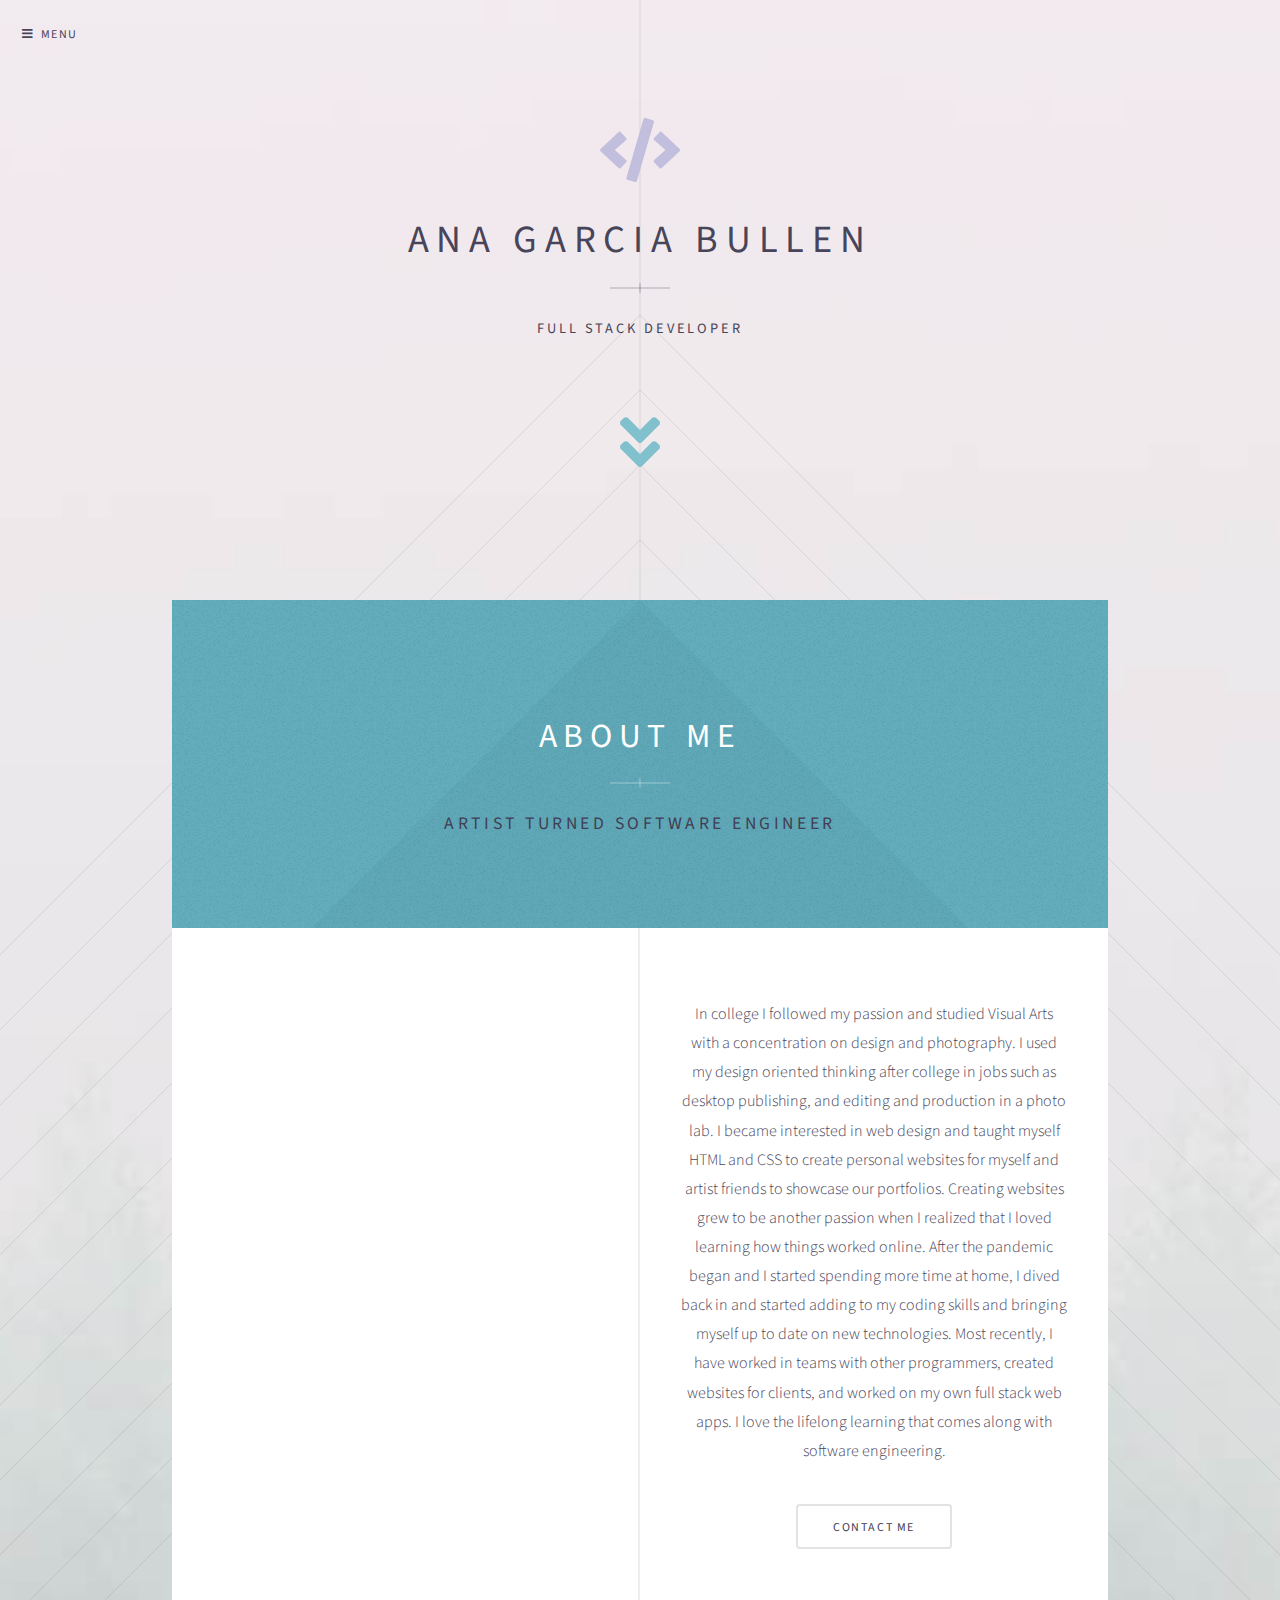
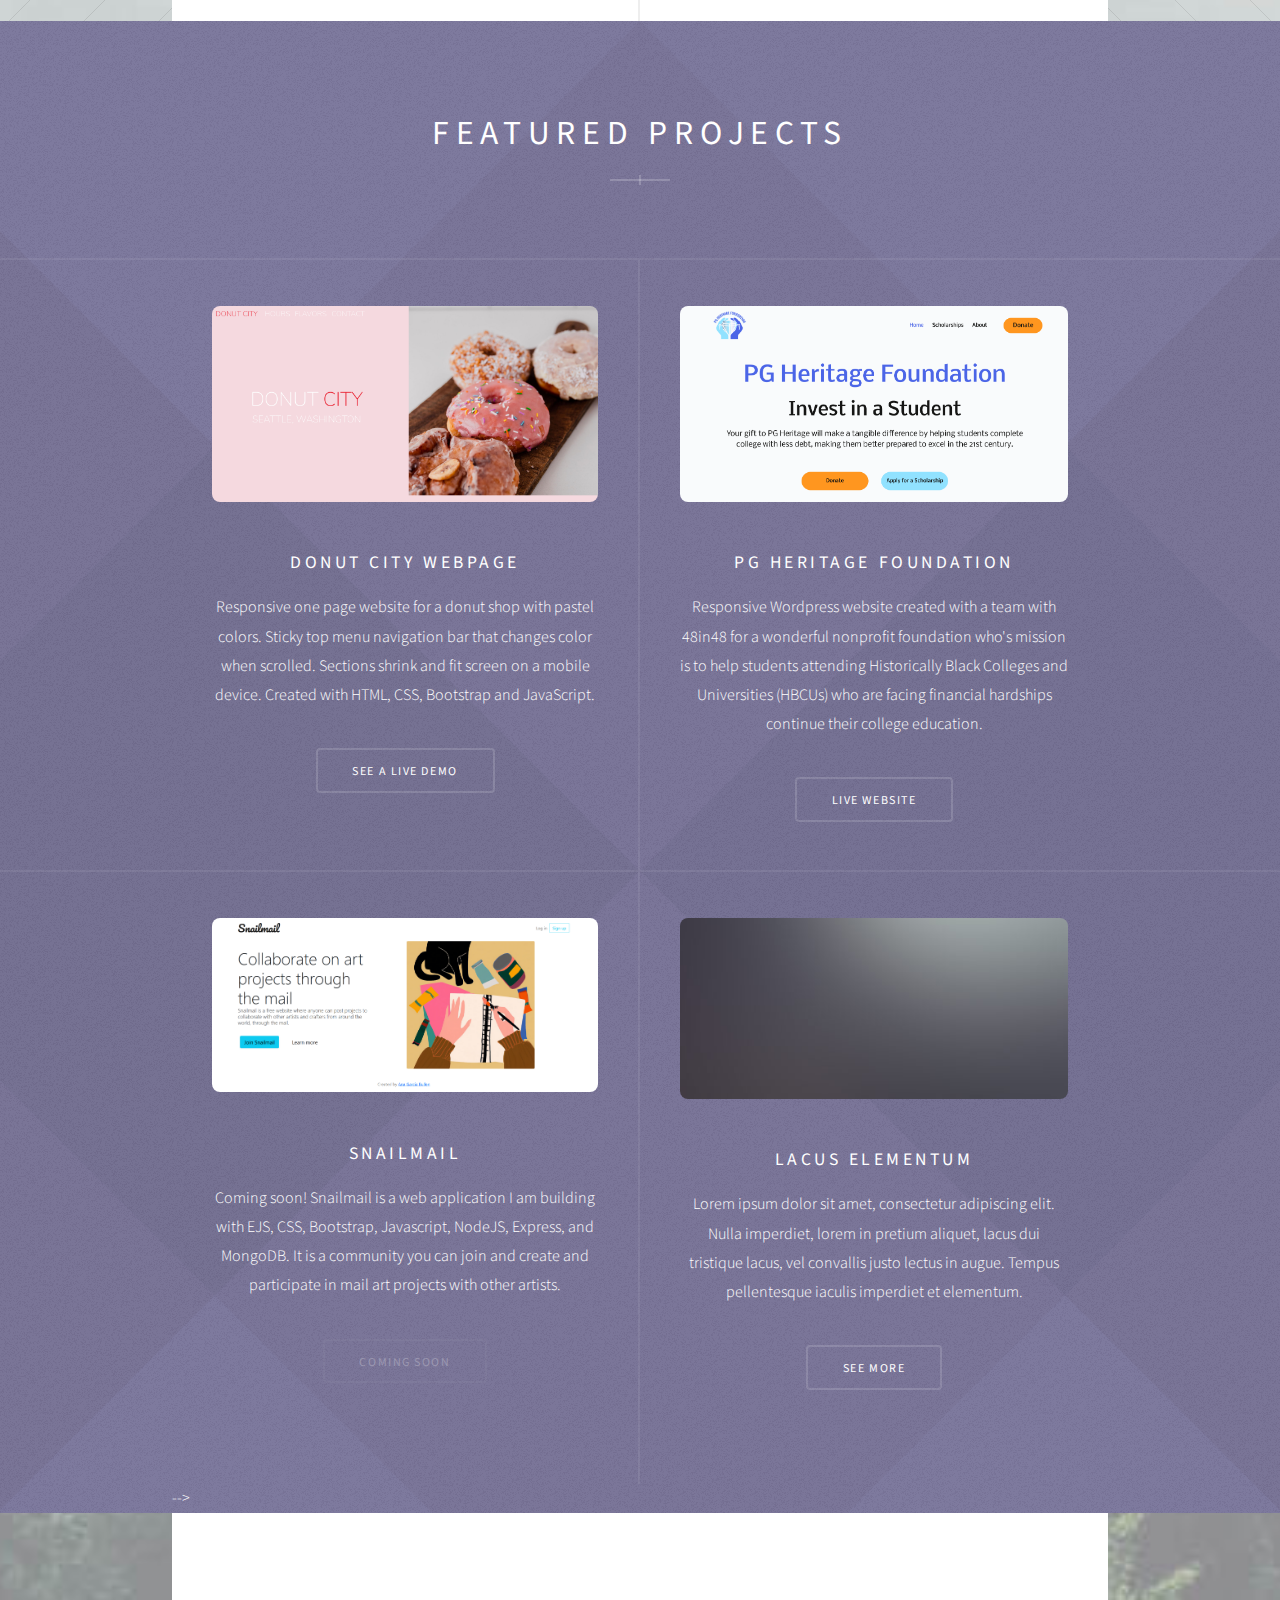
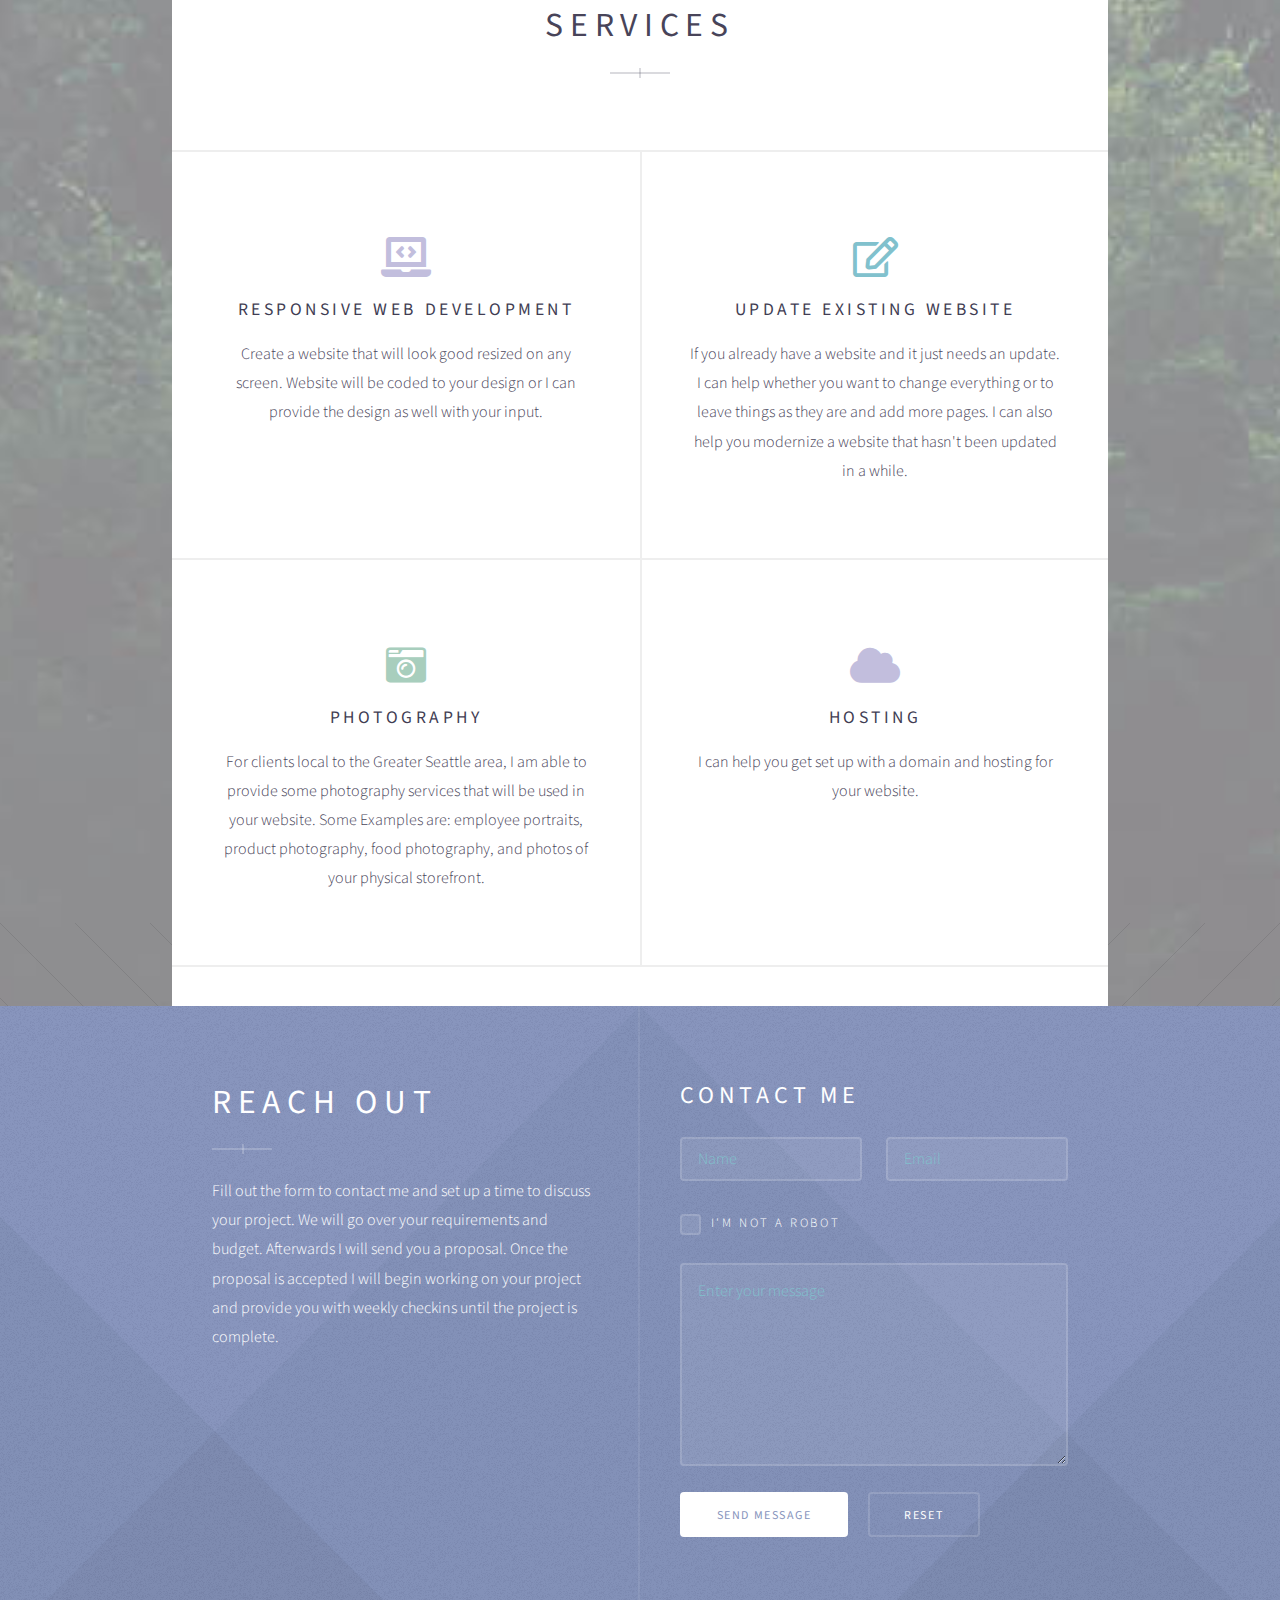
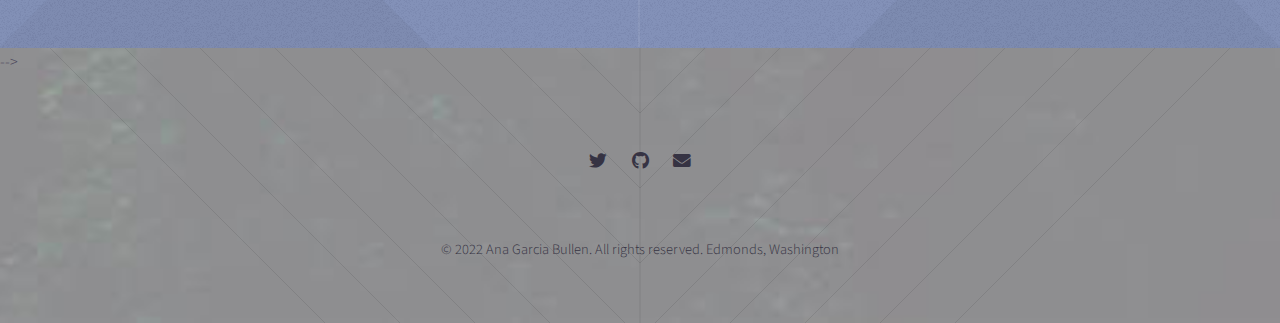
==== commit d2f7b06b: "updating projects" ====
--- a/index.html
+++ b/index.html
@@ -125,22 +125,28 @@
 				</section>
 
 				<!-- add two more projects -->
-				<!-- <section>
-							<span class="image"><img src="images/pic01.jpg" alt="" /></span>
-							<h4>Etiam consequat</h4>
-							<p>Lorem ipsum dolor sit amet, consectetur adipiscing elit. Nulla imperdiet, lorem in pretium aliquet, lacus dui tristique lacus, vel convallis justo lectus in augue. Tempus pellentesque iaculis imperdiet et elementum.</p>
-							<ul class="actions special">
-								<li><a href="#" class="button">See More</a></li>
-							</ul>
-						</section>
-						<section>
-							<span class="image"><img src="images/pic02.jpg" alt="" /></span>
-							<h4>Lacus elementum</h4>
-							<p>Lorem ipsum dolor sit amet, consectetur adipiscing elit. Nulla imperdiet, lorem in pretium aliquet, lacus dui tristique lacus, vel convallis justo lectus in augue. Tempus pellentesque iaculis imperdiet et elementum.</p>
-							<ul class="actions special">
-								<li><a href="#" class="button">See More</a></li>
-							</ul>
-						</section> -->
+				<section>
+					<span class="image"><img src="images/snailmail.PNG" alt="" /></span>
+					<h4>Snailmail</h4>
+					<p>Coming soon! Snailmail is a web application I am building with EJS, CSS, Bootstrap, Javascript,
+						NodeJS, Express, and MongoDB. It is a community you can join and create and participate in mail
+						art
+						projects with other artists.</p>
+					<ul class="actions special">
+						<li><span class="button disabled">Coming Soon</span></li>
+					</ul>
+				</section>
+				<section>
+					<span class="image"><img src="images/pic02.jpg" alt="" /></span>
+					<h4>Lacus elementum</h4>
+					<p>Lorem ipsum dolor sit amet, consectetur adipiscing elit. Nulla imperdiet, lorem in pretium
+						aliquet, lacus dui tristique lacus, vel convallis justo lectus in augue. Tempus pellentesque
+						iaculis imperdiet et elementum.</p>
+					<ul class="actions special">
+						<li><a href="#" class="button">See More</a></li>
+
+					</ul>
+				</section> -->
 
 			</section>
 		</div>
@@ -208,7 +214,7 @@
 				<!-- Form -->
 				<h3>Contact Me</h3>
 
-				<form naeme="contact" method="post" action="#" data-netlify="true" data-netlify-recaptcha="true">
+				<form name="contact" method="post" data-netlify="true">
 					<div class="row">
 						<div class="col-6 col-12-xsmall">
 							<input type="text" name="name" id="name" value="" placeholder="Name" required />
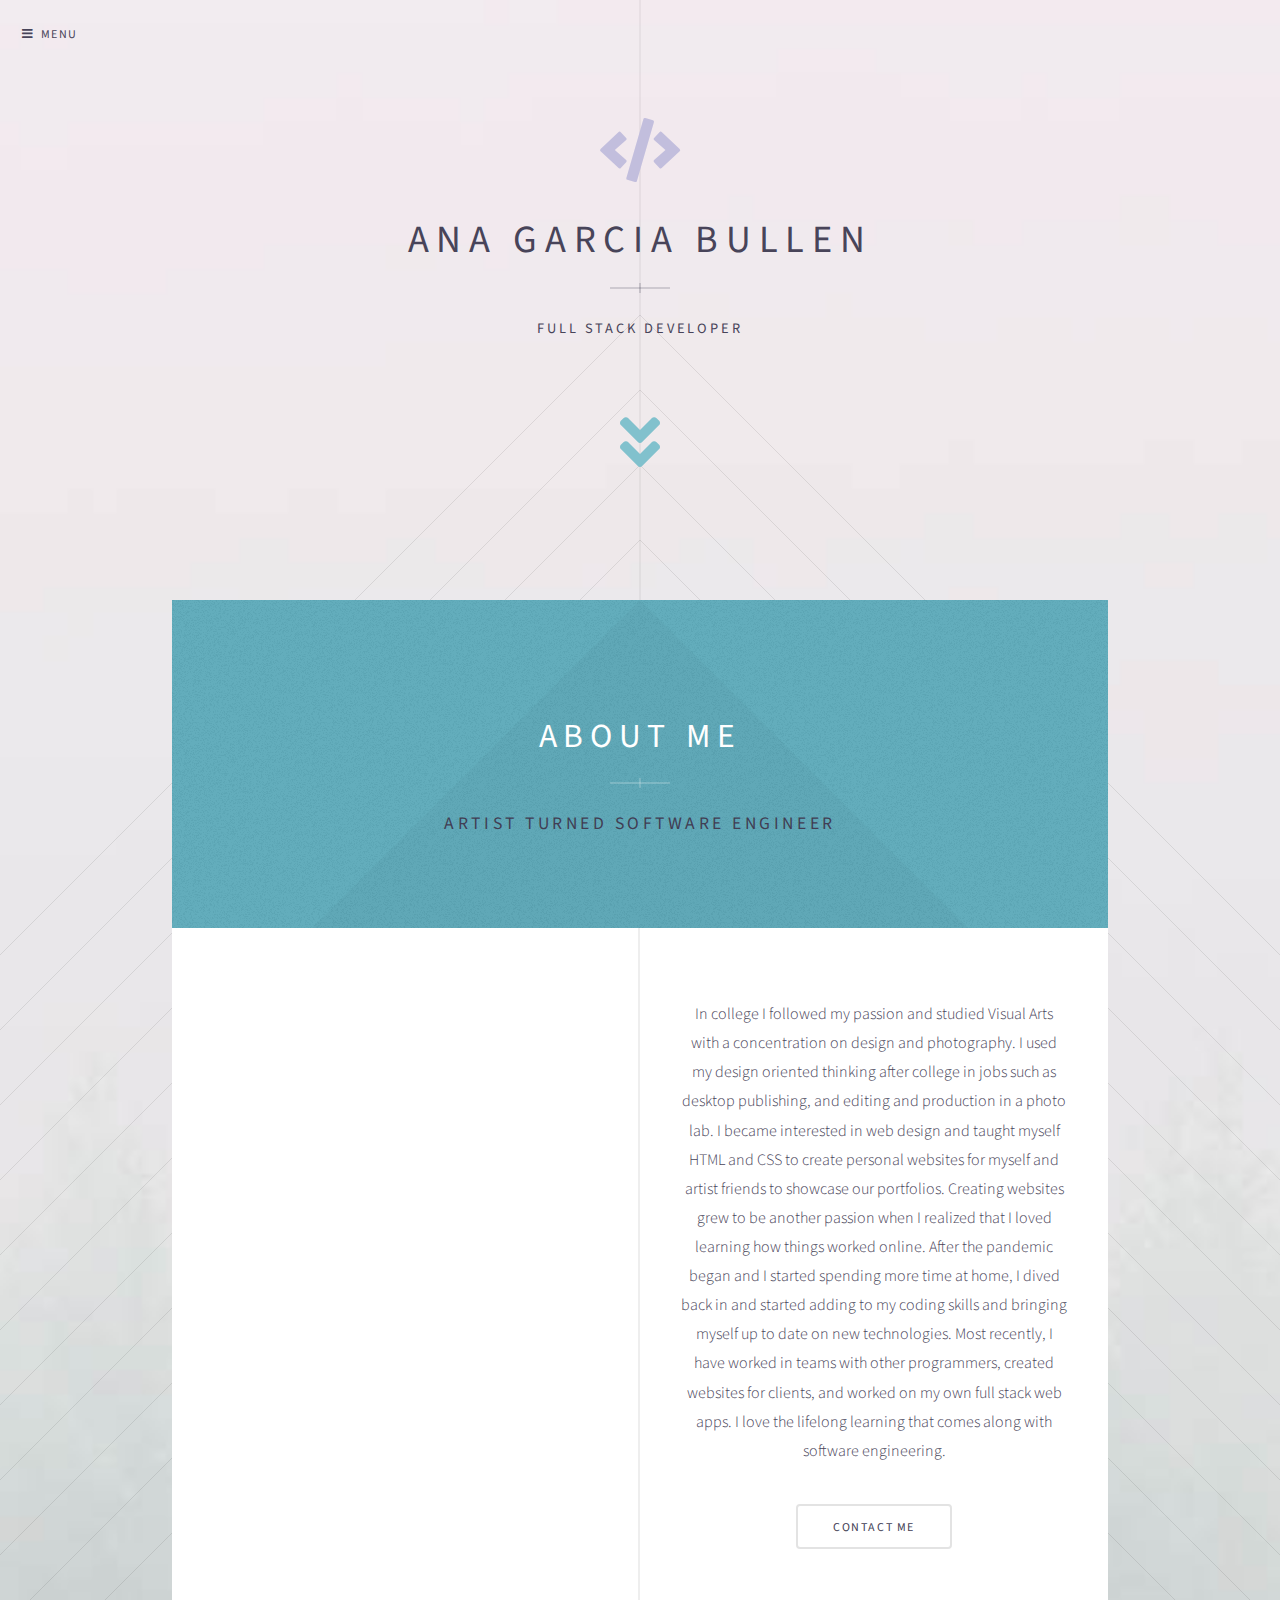
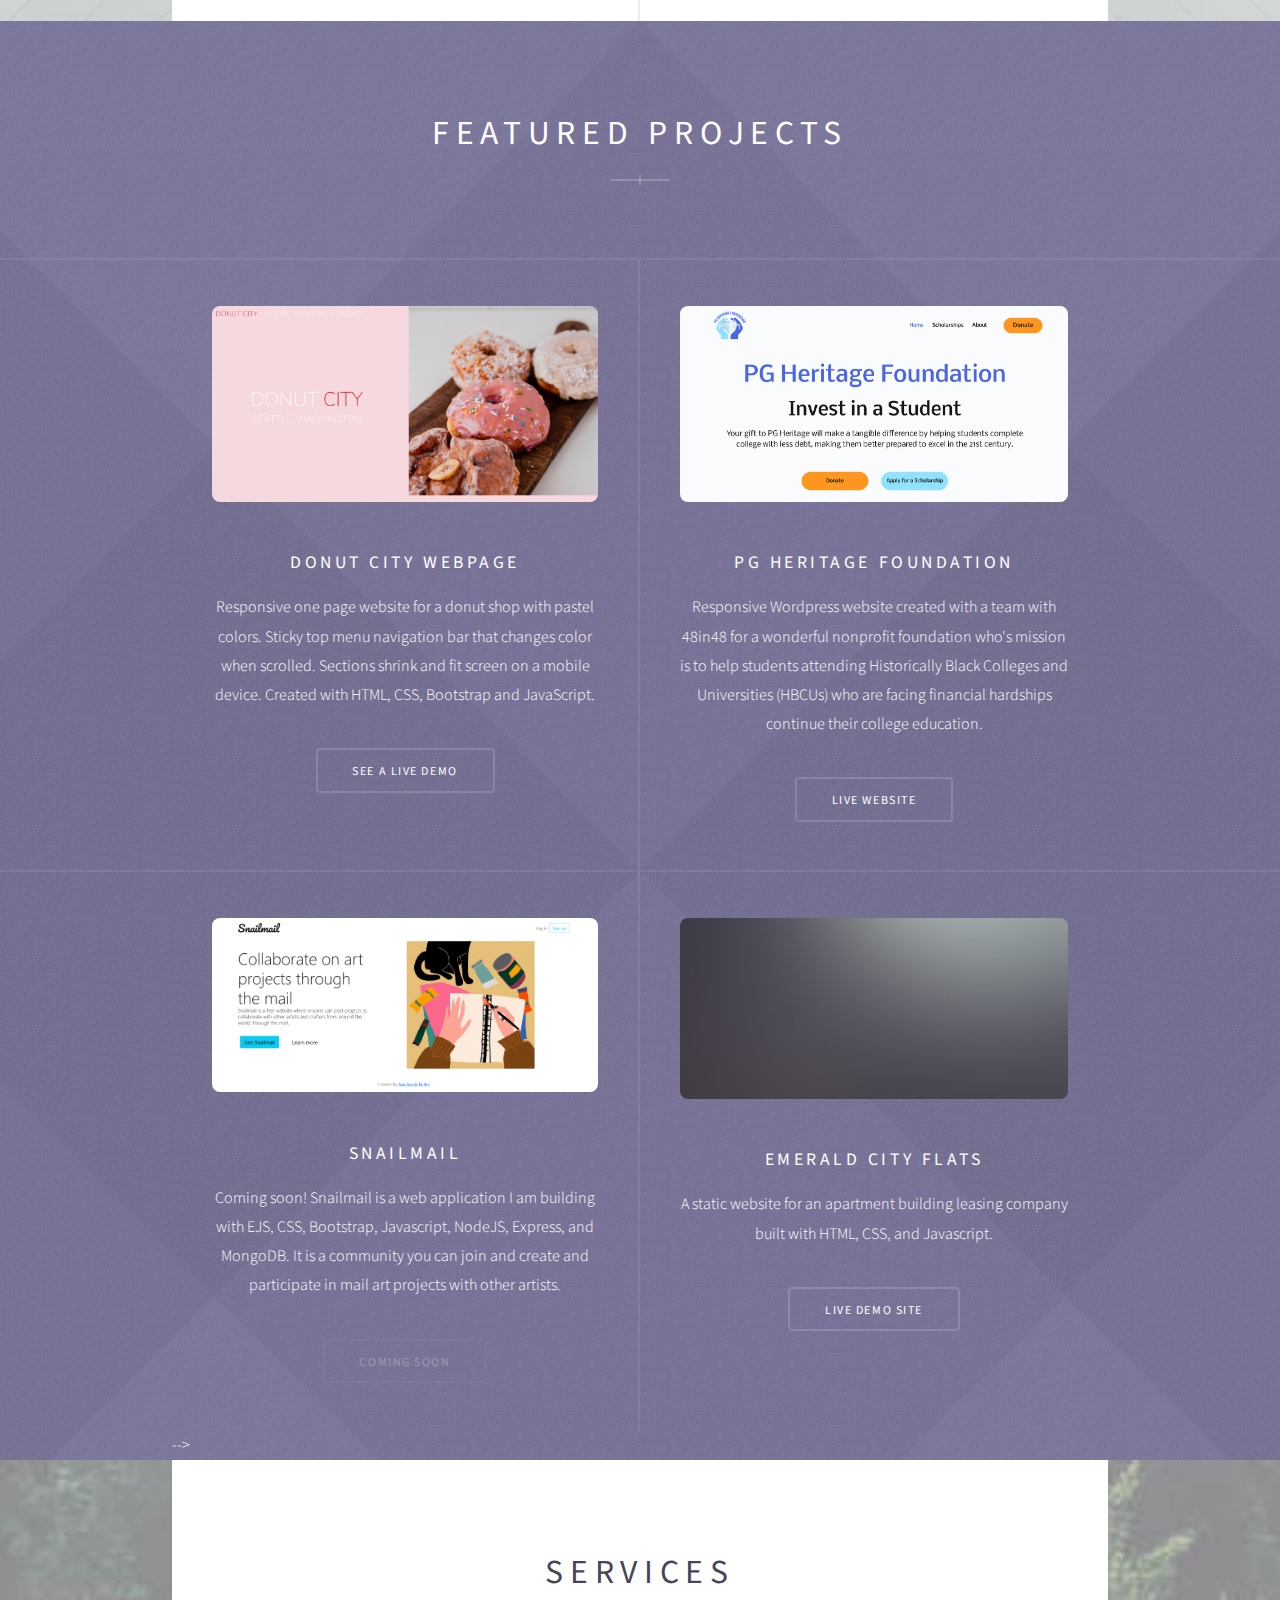
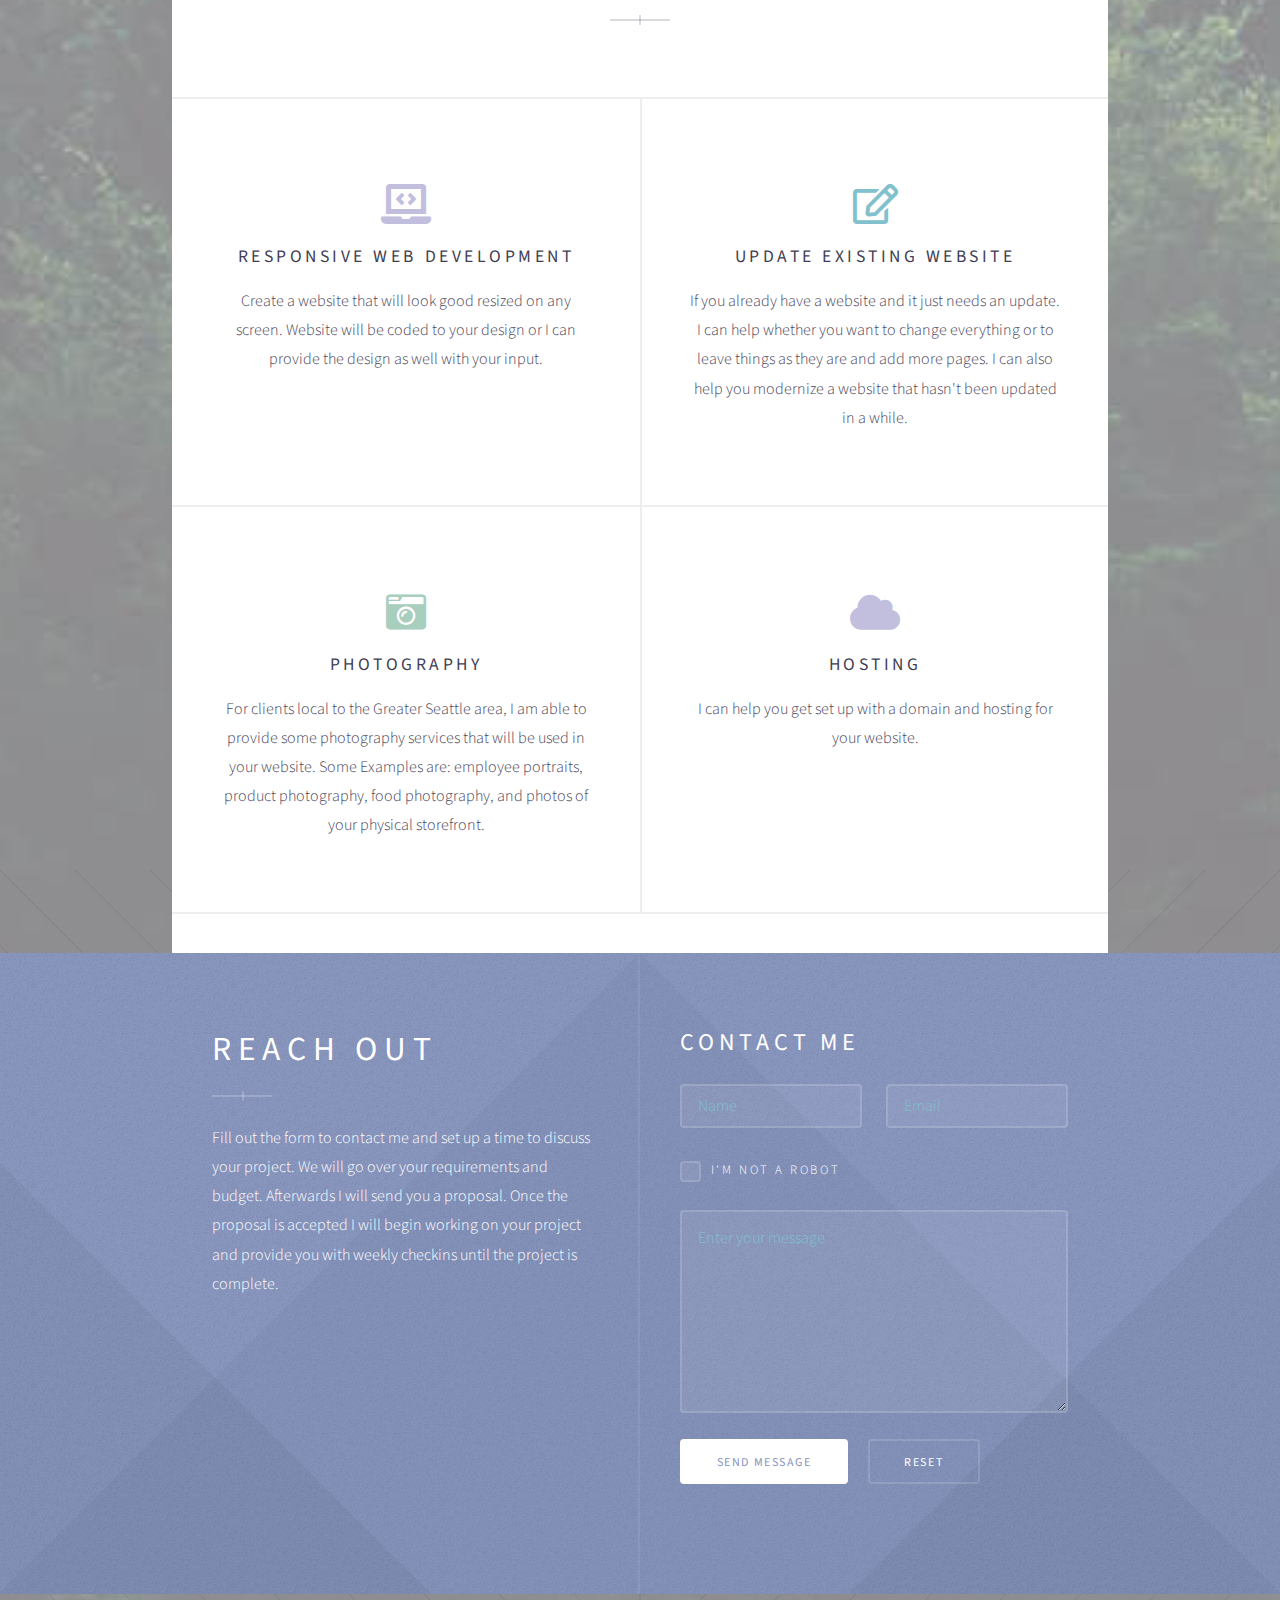
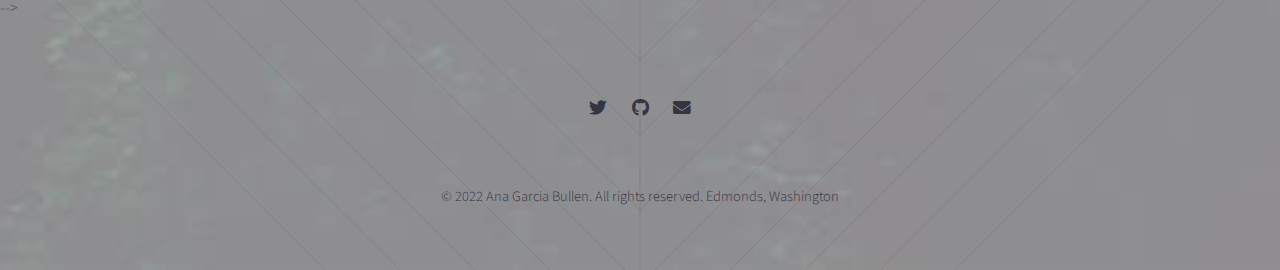
==== commit a98325da: "added emerald project" ====
--- a/index.html
+++ b/index.html
@@ -138,12 +138,12 @@
 				</section>
 				<section>
 					<span class="image"><img src="images/pic02.jpg" alt="" /></span>
-					<h4>Lacus elementum</h4>
-					<p>Lorem ipsum dolor sit amet, consectetur adipiscing elit. Nulla imperdiet, lorem in pretium
-						aliquet, lacus dui tristique lacus, vel convallis justo lectus in augue. Tempus pellentesque
-						iaculis imperdiet et elementum.</p>
-					<ul class="actions special">
-						<li><a href="#" class="button">See More</a></li>
+					<h4>Emerald City Flats</h4>
+					<p>A static website for an apartment building leasing company built with HTML, CSS, and Javascript.
+					</p>
+					<ul class="actions special">
+						<li><a href="https://emerald-city-flats.netlify.app/index.html" class="button">Live Demo
+								Site</a></li>
 
 					</ul>
 				</section> -->
--- a/assets/css/main.css
+++ b/assets/css/main.css
@@ -3,44 +3,130 @@
 
 
 
-html, body, div, span, applet, object,
-iframe, h1, h2, h3, h4, h5, h6, p, blockquote,
-pre, a, abbr, acronym, address, big, cite,
-code, del, dfn, em, img, ins, kbd, q, s, samp,
-small, strike, strong, sub, sup, tt, var, b,
-u, i, center, dl, dt, dd, ol, ul, li, fieldset,
-form, label, legend, table, caption, tbody,
-tfoot, thead, tr, th, td, article, aside,
-canvas, details, embed, figure, figcaption,
-footer, header, hgroup, menu, nav, output, ruby,
-section, summary, time, mark, audio, video {
+html,
+body,
+div,
+span,
+applet,
+object,
+iframe,
+h1,
+h2,
+h3,
+h4,
+h5,
+h6,
+p,
+blockquote,
+pre,
+a,
+abbr,
+acronym,
+address,
+big,
+cite,
+code,
+del,
+dfn,
+em,
+img,
+ins,
+kbd,
+q,
+s,
+samp,
+small,
+strike,
+strong,
+sub,
+sup,
+tt,
+var,
+b,
+u,
+i,
+center,
+dl,
+dt,
+dd,
+ol,
+ul,
+li,
+fieldset,
+form,
+label,
+legend,
+table,
+caption,
+tbody,
+tfoot,
+thead,
+tr,
+th,
+td,
+article,
+aside,
+canvas,
+details,
+embed,
+figure,
+figcaption,
+footer,
+header,
+hgroup,
+menu,
+nav,
+output,
+ruby,
+section,
+summary,
+time,
+mark,
+audio,
+video {
 	margin: 0;
 	padding: 0;
 	border: 0;
 	font-size: 100%;
 	font: inherit;
-	vertical-align: baseline;}
-
-article, aside, details, figcaption, figure,
-footer, header, hgroup, menu, nav, section {
-	display: block;}
+	vertical-align: baseline;
+}
+
+article,
+aside,
+details,
+figcaption,
+figure,
+footer,
+header,
+hgroup,
+menu,
+nav,
+section {
+	display: block;
+}
 
 body {
 	line-height: 1;
 }
 
-ol, ul {
+ol,
+ul {
 	list-style: none;
 }
 
-blockquote, q {
+blockquote,
+q {
 	quotes: none;
 }
 
-	blockquote:before, blockquote:after, q:before, q:after {
-		content: '';
-		content: none;
-	}
+blockquote:before,
+blockquote:after,
+q:before,
+q:after {
+	content: '';
+	content: none;
+}
 
 table {
 	border-collapse: collapse;
@@ -61,7 +147,9 @@
 	padding: 0;
 }
 
-input, select, textarea {
+input,
+select,
+textarea {
 	-moz-appearance: none;
 	-webkit-appearance: none;
 	-ms-appearance: none;
@@ -70,265 +158,551 @@
 
 /* Basic */
 
-	@-ms-viewport {
-		width: device-width;
-	}
-
+@-ms-viewport {
+	width: device-width;
+}
+
+body {
+	-ms-overflow-style: scrollbar;
+}
+
+@media screen and (max-width: 480px) {
+
+	html,
 	body {
-		-ms-overflow-style: scrollbar;
-	}
-
-	@media screen and (max-width: 480px) {
-
-		html, body {
-			min-width: 320px;
-		}
-
-	}
-
-	html {
-		box-sizing: border-box;
-	}
-
-	*, *:before, *:after {
-		box-sizing: inherit;
-	}
+		min-width: 320px;
+	}
+
+}
+
+html {
+	box-sizing: border-box;
+}
+
+*,
+*:before,
+*:after {
+	box-sizing: inherit;
+}
+
+body {
+	background-attachment: fixed, fixed;
+	background-image: url("images/angular-lines-up.svg"), url("../../images/bg.jpg");
+	background-position: center -315px, center top;
+	background-repeat: no-repeat;
+	background-size: auto, cover;
+}
+
+body.landing {
+	background-attachment: scroll, scroll, fixed;
+	background-image: url("images/angular-lines-up.svg"), url("images/angular-lines-down.svg"), url("../../images/bgforest2.jpg");
+	background-position: center top, center bottom, center top;
+	background-size: auto, auto, cover;
+}
+
+body.is-preload *,
+body.is-preload *:before,
+body.is-preload *:after {
+	-moz-animation: none !important;
+	-webkit-animation: none !important;
+	-ms-animation: none !important;
+	animation: none !important;
+	-moz-transition: none !important;
+	-webkit-transition: none !important;
+	-ms-transition: none !important;
+	transition: none !important;
+}
+
+@media screen and (max-width: 1280px) {
 
 	body {
-		background-attachment: fixed, fixed;
-		background-image: url("images/angular-lines-up.svg"), url("../../images/bg.jpg");
-		background-position: center -315px, center top;
-		background-repeat: no-repeat;
-		background-size: auto, cover;
-	}
-
-		body.landing {
-			background-attachment: scroll, scroll, fixed;
-			background-image: url("images/angular-lines-up.svg"), url("images/angular-lines-down.svg"), url("../../images/bgforest2.jpg");
-			background-position: center top, center bottom, center top;
-			background-size: auto, auto, cover;
-		}
-
-		body.is-preload *, body.is-preload *:before, body.is-preload *:after {
-			-moz-animation: none !important;
-			-webkit-animation: none !important;
-			-ms-animation: none !important;
-			animation: none !important;
-			-moz-transition: none !important;
-			-webkit-transition: none !important;
-			-ms-transition: none !important;
-			transition: none !important;
-		}
-
-		@media screen and (max-width: 1280px) {
-
-			body {
-				background-attachment: scroll !important;
-			}
-
-		}
+		background-attachment: scroll !important;
+	}
+
+}
 
 /* Type */
 
-	body {
-		background-color: #fff;
-		color: #484459;
-	}
-
-	body, input, select, textarea {
-		font-family: "Source Sans Pro", Arial, Helvetica, sans-serif;
+body {
+	background-color: #fff;
+	color: #484459;
+}
+
+body,
+input,
+select,
+textarea {
+	font-family: "Source Sans Pro", Arial, Helvetica, sans-serif;
+	font-size: 14.75pt;
+	font-weight: 300;
+	line-height: 1.82;
+}
+
+@media screen and (max-width: 1680px) {
+
+	body,
+	input,
+	select,
+	textarea {
 		font-size: 14.75pt;
-		font-weight: 300;
-		line-height: 1.82;
-	}
-
-		@media screen and (max-width: 1680px) {
-
-			body, input, select, textarea {
-				font-size: 14.75pt;
-			}
-
-		}
-
-		@media screen and (max-width: 1280px) {
-
-			body, input, select, textarea {
-				font-size: 12pt;
-			}
-
-		}
-
-		@media screen and (max-width: 980px) {
-
-			body, input, select, textarea {
-				font-size: 12pt;
-			}
-
-		}
-
-		@media screen and (max-width: 736px) {
-
-			body, input, select, textarea {
-				font-size: 12pt;
-			}
-
-		}
-
-		@media screen and (max-width: 480px) {
-
-			body, input, select, textarea {
-				font-size: 12pt;
-			}
-
-		}
-
-	a {
-		text-decoration: underline;
-	}
-
-		a:hover {
-			text-decoration: none;
-		}
-
-	strong, b {
-		font-weight: 400;
-	}
-
-	em, i {
-		font-style: italic;
-	}
-
-	p {
-		margin: 0 0 2.4em 0;
-	}
-
-	h1, h2, h3, h4, h5, h6 {
-		font-weight: 400;
-		letter-spacing: 0.2em;
-		line-height: 1.5;
-		margin: 0 0 0.96em 0;
-		text-transform: uppercase;
-	}
-
-		h1 a, h2 a, h3 a, h4 a, h5 a, h6 a {
-			color: inherit;
-			text-decoration: none;
-		}
-
-	h2 {
-		font-size: 1.8em;
-	}
-
-	h3 {
-		font-size: 1.5em;
-	}
-
-	h4 {
-		font-size: 1.1em;
-	}
-
-	h5 {
-		font-size: 0.9em;
-	}
-
-	h6 {
-		font-size: 0.7em;
-	}
-
-	sub {
-		font-size: 0.8em;
-		position: relative;
-		top: 0.5em;
-	}
-
-	sup {
-		font-size: 0.8em;
-		position: relative;
-		top: -0.5em;
-	}
-
-	blockquote {
-		border-left: solid 8px;
-		font-style: italic;
-		margin: 0 0 2.4em 0;
-		padding: 0.6em 0 0.6em 2.4em;
-	}
-
-	code {
-		border-radius: 4px;
-		border: solid 2px;
-		font-family: "Courier New", monospace;
-		font-size: 0.9em;
-		margin: 0 0.25em;
-		padding: 0.25em 0.65em;
-	}
-
-	pre {
-		-webkit-overflow-scrolling: touch;
-		font-family: "Courier New", monospace;
-		font-size: 0.9em;
-		margin: 0 0 2.4em 0;
-	}
-
-		pre code {
-			display: block;
-			line-height: 1.75;
-			padding: 1em 1.5em;
-			overflow-x: auto;
-		}
-
-	hr {
-		border: 0;
-		border-bottom: solid 2px;
-		margin: 2.4em 0;
-	}
-
-		hr.major {
-			margin: 3.6em 0;
-		}
-
-	.align-left {
-		text-align: left;
-	}
-
-	.align-center {
-		text-align: center;
-	}
-
-	.align-right {
-		text-align: right;
-	}
-
-	input, select, textarea {
-		color: #413D53;
-	}
-
-	a {
-		color: #7c759a;
-	}
-
-	strong, b {
-		color: #413D53;
-	}
-
-	h1, h2, h3, h4, h5, h6 {
-		color: #413D53;
-	}
-
-	blockquote {
-		border-left-color: rgba(144, 144, 144, 0.25);
-	}
-
-	code {
-		background: rgba(144, 144, 144, 0.15);
-		border-color: rgba(144, 144, 144, 0.25);
-	}
-
-	hr {
-		border-bottom-color: rgba(144, 144, 144, 0.25);
-	}
+	}
+
+}
+
+@media screen and (max-width: 1280px) {
+
+	body,
+	input,
+	select,
+	textarea {
+		font-size: 12pt;
+	}
+
+}
+
+@media screen and (max-width: 980px) {
+
+	body,
+	input,
+	select,
+	textarea {
+		font-size: 12pt;
+	}
+
+}
+
+@media screen and (max-width: 736px) {
+
+	body,
+	input,
+	select,
+	textarea {
+		font-size: 12pt;
+	}
+
+}
+
+@media screen and (max-width: 480px) {
+
+	body,
+	input,
+	select,
+	textarea {
+		font-size: 12pt;
+	}
+
+}
+
+a {
+	text-decoration: underline;
+}
+
+a:hover {
+	text-decoration: none;
+}
+
+strong,
+b {
+	font-weight: 400;
+}
+
+em,
+i {
+	font-style: italic;
+}
+
+p {
+	margin: 0 0 2.4em 0;
+}
+
+h1,
+h2,
+h3,
+h4,
+h5,
+h6 {
+	font-weight: 400;
+	letter-spacing: 0.2em;
+	line-height: 1.5;
+	margin: 0 0 0.96em 0;
+	text-transform: uppercase;
+}
+
+h1 a,
+h2 a,
+h3 a,
+h4 a,
+h5 a,
+h6 a {
+	color: inherit;
+	text-decoration: none;
+}
+
+h2 {
+	font-size: 1.8em;
+}
+
+h3 {
+	font-size: 1.5em;
+}
+
+h4 {
+	font-size: 1.1em;
+}
+
+h5 {
+	font-size: 0.9em;
+}
+
+h6 {
+	font-size: 0.7em;
+}
+
+sub {
+	font-size: 0.8em;
+	position: relative;
+	top: 0.5em;
+}
+
+sup {
+	font-size: 0.8em;
+	position: relative;
+	top: -0.5em;
+}
+
+blockquote {
+	border-left: solid 8px;
+	font-style: italic;
+	margin: 0 0 2.4em 0;
+	padding: 0.6em 0 0.6em 2.4em;
+}
+
+code {
+	border-radius: 4px;
+	border: solid 2px;
+	font-family: "Courier New", monospace;
+	font-size: 0.9em;
+	margin: 0 0.25em;
+	padding: 0.25em 0.65em;
+}
+
+pre {
+	-webkit-overflow-scrolling: touch;
+	font-family: "Courier New", monospace;
+	font-size: 0.9em;
+	margin: 0 0 2.4em 0;
+}
+
+pre code {
+	display: block;
+	line-height: 1.75;
+	padding: 1em 1.5em;
+	overflow-x: auto;
+}
+
+hr {
+	border: 0;
+	border-bottom: solid 2px;
+	margin: 2.4em 0;
+}
+
+hr.major {
+	margin: 3.6em 0;
+}
+
+.align-left {
+	text-align: left;
+}
+
+.align-center {
+	text-align: center;
+}
+
+.align-right {
+	text-align: right;
+}
+
+input,
+select,
+textarea {
+	color: #413D53;
+}
+
+a {
+	color: #7c759a;
+}
+
+strong,
+b {
+	color: #413D53;
+}
+
+h1,
+h2,
+h3,
+h4,
+h5,
+h6 {
+	color: #413D53;
+}
+
+blockquote {
+	border-left-color: rgba(144, 144, 144, 0.25);
+}
+
+code {
+	background: rgba(144, 144, 144, 0.15);
+	border-color: rgba(144, 144, 144, 0.25);
+}
+
+hr {
+	border-bottom-color: rgba(144, 144, 144, 0.25);
+}
 
 /* Row */
+
+.row {
+	display: flex;
+	flex-wrap: wrap;
+	box-sizing: border-box;
+	align-items: stretch;
+}
+
+.row>* {
+	box-sizing: border-box;
+}
+
+.row.gtr-uniform>*> :last-child {
+	margin-bottom: 0;
+}
+
+.row.aln-left {
+	justify-content: flex-start;
+}
+
+.row.aln-center {
+	justify-content: center;
+}
+
+.row.aln-right {
+	justify-content: flex-end;
+}
+
+.row.aln-top {
+	align-items: flex-start;
+}
+
+.row.aln-middle {
+	align-items: center;
+}
+
+.row.aln-bottom {
+	align-items: flex-end;
+}
+
+.row>.imp {
+	order: -1;
+}
+
+.row>.col-1 {
+	width: 8.33333%;
+}
+
+.row>.off-1 {
+	margin-left: 8.33333%;
+}
+
+.row>.col-2 {
+	width: 16.66667%;
+}
+
+.row>.off-2 {
+	margin-left: 16.66667%;
+}
+
+.row>.col-3 {
+	width: 25%;
+}
+
+.row>.off-3 {
+	margin-left: 25%;
+}
+
+.row>.col-4 {
+	width: 33.33333%;
+}
+
+.row>.off-4 {
+	margin-left: 33.33333%;
+}
+
+.row>.col-5 {
+	width: 41.66667%;
+}
+
+.row>.off-5 {
+	margin-left: 41.66667%;
+}
+
+.row>.col-6 {
+	width: 50%;
+}
+
+.row>.off-6 {
+	margin-left: 50%;
+}
+
+.row>.col-7 {
+	width: 58.33333%;
+}
+
+.row>.off-7 {
+	margin-left: 58.33333%;
+}
+
+.row>.col-8 {
+	width: 66.66667%;
+}
+
+.row>.off-8 {
+	margin-left: 66.66667%;
+}
+
+.row>.col-9 {
+	width: 75%;
+}
+
+.row>.off-9 {
+	margin-left: 75%;
+}
+
+.row>.col-10 {
+	width: 83.33333%;
+}
+
+.row>.off-10 {
+	margin-left: 83.33333%;
+}
+
+.row>.col-11 {
+	width: 91.66667%;
+}
+
+.row>.off-11 {
+	margin-left: 91.66667%;
+}
+
+.row>.col-12 {
+	width: 100%;
+}
+
+.row>.off-12 {
+	margin-left: 100%;
+}
+
+.row.gtr-0 {
+	margin-top: 0;
+	margin-left: 0em;
+}
+
+.row.gtr-0>* {
+	padding: 0 0 0 0em;
+}
+
+.row.gtr-0.gtr-uniform {
+	margin-top: 0em;
+}
+
+.row.gtr-0.gtr-uniform>* {
+	padding-top: 0em;
+}
+
+.row.gtr-25 {
+	margin-top: 0;
+	margin-left: -0.5em;
+}
+
+.row.gtr-25>* {
+	padding: 0 0 0 0.5em;
+}
+
+.row.gtr-25.gtr-uniform {
+	margin-top: -0.5em;
+}
+
+.row.gtr-25.gtr-uniform>* {
+	padding-top: 0.5em;
+}
+
+.row.gtr-50 {
+	margin-top: 0;
+	margin-left: -1em;
+}
+
+.row.gtr-50>* {
+	padding: 0 0 0 1em;
+}
+
+.row.gtr-50.gtr-uniform {
+	margin-top: -1em;
+}
+
+.row.gtr-50.gtr-uniform>* {
+	padding-top: 1em;
+}
+
+.row {
+	margin-top: 0;
+	margin-left: -2em;
+}
+
+.row>* {
+	padding: 0 0 0 2em;
+}
+
+.row.gtr-uniform {
+	margin-top: -2em;
+}
+
+.row.gtr-uniform>* {
+	padding-top: 2em;
+}
+
+.row.gtr-150 {
+	margin-top: 0;
+	margin-left: -3em;
+}
+
+.row.gtr-150>* {
+	padding: 0 0 0 3em;
+}
+
+.row.gtr-150.gtr-uniform {
+	margin-top: -3em;
+}
+
+.row.gtr-150.gtr-uniform>* {
+	padding-top: 3em;
+}
+
+.row.gtr-200 {
+	margin-top: 0;
+	margin-left: -4em;
+}
+
+.row.gtr-200>* {
+	padding: 0 0 0 4em;
+}
+
+.row.gtr-200.gtr-uniform {
+	margin-top: -4em;
+}
+
+.row.gtr-200.gtr-uniform>* {
+	padding-top: 4em;
+}
+
+@media screen and (max-width: 1680px) {
 
 	.row {
 		display: flex;
@@ -337,4154 +711,3968 @@
 		align-items: stretch;
 	}
 
-		.row > * {
-			box-sizing: border-box;
-		}
-
-		.row.gtr-uniform > * > :last-child {
-			margin-bottom: 0;
-		}
-
-		.row.aln-left {
-			justify-content: flex-start;
-		}
-
-		.row.aln-center {
-			justify-content: center;
-		}
-
-		.row.aln-right {
-			justify-content: flex-end;
-		}
-
-		.row.aln-top {
-			align-items: flex-start;
-		}
-
-		.row.aln-middle {
-			align-items: center;
-		}
-
-		.row.aln-bottom {
-			align-items: flex-end;
-		}
-
-		.row > .imp {
-			order: -1;
-		}
-
-		.row > .col-1 {
-			width: 8.33333%;
-		}
-
-		.row > .off-1 {
-			margin-left: 8.33333%;
-		}
-
-		.row > .col-2 {
-			width: 16.66667%;
-		}
-
-		.row > .off-2 {
-			margin-left: 16.66667%;
-		}
-
-		.row > .col-3 {
-			width: 25%;
-		}
-
-		.row > .off-3 {
-			margin-left: 25%;
-		}
-
-		.row > .col-4 {
-			width: 33.33333%;
-		}
-
-		.row > .off-4 {
-			margin-left: 33.33333%;
-		}
-
-		.row > .col-5 {
-			width: 41.66667%;
-		}
-
-		.row > .off-5 {
-			margin-left: 41.66667%;
-		}
-
-		.row > .col-6 {
-			width: 50%;
-		}
-
-		.row > .off-6 {
-			margin-left: 50%;
-		}
-
-		.row > .col-7 {
-			width: 58.33333%;
-		}
-
-		.row > .off-7 {
-			margin-left: 58.33333%;
-		}
-
-		.row > .col-8 {
-			width: 66.66667%;
-		}
-
-		.row > .off-8 {
-			margin-left: 66.66667%;
-		}
-
-		.row > .col-9 {
-			width: 75%;
-		}
-
-		.row > .off-9 {
-			margin-left: 75%;
-		}
-
-		.row > .col-10 {
-			width: 83.33333%;
-		}
-
-		.row > .off-10 {
-			margin-left: 83.33333%;
-		}
-
-		.row > .col-11 {
-			width: 91.66667%;
-		}
-
-		.row > .off-11 {
-			margin-left: 91.66667%;
-		}
-
-		.row > .col-12 {
-			width: 100%;
-		}
-
-		.row > .off-12 {
-			margin-left: 100%;
-		}
-
-		.row.gtr-0 {
-			margin-top: 0;
-			margin-left: 0em;
-		}
-
-			.row.gtr-0 > * {
-				padding: 0 0 0 0em;
-			}
-
-			.row.gtr-0.gtr-uniform {
-				margin-top: 0em;
-			}
-
-				.row.gtr-0.gtr-uniform > * {
-					padding-top: 0em;
-				}
-
-		.row.gtr-25 {
-			margin-top: 0;
-			margin-left: -0.5em;
-		}
-
-			.row.gtr-25 > * {
-				padding: 0 0 0 0.5em;
-			}
-
-			.row.gtr-25.gtr-uniform {
-				margin-top: -0.5em;
-			}
-
-				.row.gtr-25.gtr-uniform > * {
-					padding-top: 0.5em;
-				}
-
-		.row.gtr-50 {
-			margin-top: 0;
-			margin-left: -1em;
-		}
-
-			.row.gtr-50 > * {
-				padding: 0 0 0 1em;
-			}
-
-			.row.gtr-50.gtr-uniform {
-				margin-top: -1em;
-			}
-
-				.row.gtr-50.gtr-uniform > * {
-					padding-top: 1em;
-				}
-
-		.row {
-			margin-top: 0;
-			margin-left: -2em;
-		}
-
-			.row > * {
-				padding: 0 0 0 2em;
-			}
-
-			.row.gtr-uniform {
-				margin-top: -2em;
-			}
-
-				.row.gtr-uniform > * {
-					padding-top: 2em;
-				}
-
-		.row.gtr-150 {
-			margin-top: 0;
-			margin-left: -3em;
-		}
-
-			.row.gtr-150 > * {
-				padding: 0 0 0 3em;
-			}
-
-			.row.gtr-150.gtr-uniform {
-				margin-top: -3em;
-			}
-
-				.row.gtr-150.gtr-uniform > * {
-					padding-top: 3em;
-				}
-
-		.row.gtr-200 {
-			margin-top: 0;
-			margin-left: -4em;
-		}
-
-			.row.gtr-200 > * {
-				padding: 0 0 0 4em;
-			}
-
-			.row.gtr-200.gtr-uniform {
-				margin-top: -4em;
-			}
-
-				.row.gtr-200.gtr-uniform > * {
-					padding-top: 4em;
-				}
-
-		@media screen and (max-width: 1680px) {
-
-			.row {
-				display: flex;
-				flex-wrap: wrap;
-				box-sizing: border-box;
-				align-items: stretch;
-			}
-
-				.row > * {
-					box-sizing: border-box;
-				}
-
-				.row.gtr-uniform > * > :last-child {
-					margin-bottom: 0;
-				}
-
-				.row.aln-left {
-					justify-content: flex-start;
-				}
-
-				.row.aln-center {
-					justify-content: center;
-				}
-
-				.row.aln-right {
-					justify-content: flex-end;
-				}
-
-				.row.aln-top {
-					align-items: flex-start;
-				}
-
-				.row.aln-middle {
-					align-items: center;
-				}
-
-				.row.aln-bottom {
-					align-items: flex-end;
-				}
-
-				.row > .imp-xlarge {
-					order: -1;
-				}
-
-				.row > .col-1-xlarge {
-					width: 8.33333%;
-				}
-
-				.row > .off-1-xlarge {
-					margin-left: 8.33333%;
-				}
-
-				.row > .col-2-xlarge {
-					width: 16.66667%;
-				}
-
-				.row > .off-2-xlarge {
-					margin-left: 16.66667%;
-				}
-
-				.row > .col-3-xlarge {
-					width: 25%;
-				}
-
-				.row > .off-3-xlarge {
-					margin-left: 25%;
-				}
-
-				.row > .col-4-xlarge {
-					width: 33.33333%;
-				}
-
-				.row > .off-4-xlarge {
-					margin-left: 33.33333%;
-				}
-
-				.row > .col-5-xlarge {
-					width: 41.66667%;
-				}
-
-				.row > .off-5-xlarge {
-					margin-left: 41.66667%;
-				}
-
-				.row > .col-6-xlarge {
-					width: 50%;
-				}
-
-				.row > .off-6-xlarge {
-					margin-left: 50%;
-				}
-
-				.row > .col-7-xlarge {
-					width: 58.33333%;
-				}
-
-				.row > .off-7-xlarge {
-					margin-left: 58.33333%;
-				}
-
-				.row > .col-8-xlarge {
-					width: 66.66667%;
-				}
-
-				.row > .off-8-xlarge {
-					margin-left: 66.66667%;
-				}
-
-				.row > .col-9-xlarge {
-					width: 75%;
-				}
-
-				.row > .off-9-xlarge {
-					margin-left: 75%;
-				}
-
-				.row > .col-10-xlarge {
-					width: 83.33333%;
-				}
-
-				.row > .off-10-xlarge {
-					margin-left: 83.33333%;
-				}
-
-				.row > .col-11-xlarge {
-					width: 91.66667%;
-				}
-
-				.row > .off-11-xlarge {
-					margin-left: 91.66667%;
-				}
-
-				.row > .col-12-xlarge {
-					width: 100%;
-				}
-
-				.row > .off-12-xlarge {
-					margin-left: 100%;
-				}
-
-				.row.gtr-0 {
-					margin-top: 0;
-					margin-left: 0em;
-				}
-
-					.row.gtr-0 > * {
-						padding: 0 0 0 0em;
-					}
-
-					.row.gtr-0.gtr-uniform {
-						margin-top: 0em;
-					}
-
-						.row.gtr-0.gtr-uniform > * {
-							padding-top: 0em;
-						}
-
-				.row.gtr-25 {
-					margin-top: 0;
-					margin-left: -0.5em;
-				}
-
-					.row.gtr-25 > * {
-						padding: 0 0 0 0.5em;
-					}
-
-					.row.gtr-25.gtr-uniform {
-						margin-top: -0.5em;
-					}
-
-						.row.gtr-25.gtr-uniform > * {
-							padding-top: 0.5em;
-						}
-
-				.row.gtr-50 {
-					margin-top: 0;
-					margin-left: -1em;
-				}
-
-					.row.gtr-50 > * {
-						padding: 0 0 0 1em;
-					}
-
-					.row.gtr-50.gtr-uniform {
-						margin-top: -1em;
-					}
-
-						.row.gtr-50.gtr-uniform > * {
-							padding-top: 1em;
-						}
-
-				.row {
-					margin-top: 0;
-					margin-left: -2em;
-				}
-
-					.row > * {
-						padding: 0 0 0 2em;
-					}
-
-					.row.gtr-uniform {
-						margin-top: -2em;
-					}
-
-						.row.gtr-uniform > * {
-							padding-top: 2em;
-						}
-
-				.row.gtr-150 {
-					margin-top: 0;
-					margin-left: -3em;
-				}
-
-					.row.gtr-150 > * {
-						padding: 0 0 0 3em;
-					}
-
-					.row.gtr-150.gtr-uniform {
-						margin-top: -3em;
-					}
-
-						.row.gtr-150.gtr-uniform > * {
-							padding-top: 3em;
-						}
-
-				.row.gtr-200 {
-					margin-top: 0;
-					margin-left: -4em;
-				}
-
-					.row.gtr-200 > * {
-						padding: 0 0 0 4em;
-					}
-
-					.row.gtr-200.gtr-uniform {
-						margin-top: -4em;
-					}
-
-						.row.gtr-200.gtr-uniform > * {
-							padding-top: 4em;
-						}
-
-		}
-
-		@media screen and (max-width: 1280px) {
-
-			.row {
-				display: flex;
-				flex-wrap: wrap;
-				box-sizing: border-box;
-				align-items: stretch;
-			}
-
-				.row > * {
-					box-sizing: border-box;
-				}
-
-				.row.gtr-uniform > * > :last-child {
-					margin-bottom: 0;
-				}
-
-				.row.aln-left {
-					justify-content: flex-start;
-				}
-
-				.row.aln-center {
-					justify-content: center;
-				}
-
-				.row.aln-right {
-					justify-content: flex-end;
-				}
-
-				.row.aln-top {
-					align-items: flex-start;
-				}
-
-				.row.aln-middle {
-					align-items: center;
-				}
-
-				.row.aln-bottom {
-					align-items: flex-end;
-				}
-
-				.row > .imp-large {
-					order: -1;
-				}
-
-				.row > .col-1-large {
-					width: 8.33333%;
-				}
-
-				.row > .off-1-large {
-					margin-left: 8.33333%;
-				}
-
-				.row > .col-2-large {
-					width: 16.66667%;
-				}
-
-				.row > .off-2-large {
-					margin-left: 16.66667%;
-				}
-
-				.row > .col-3-large {
-					width: 25%;
-				}
-
-				.row > .off-3-large {
-					margin-left: 25%;
-				}
-
-				.row > .col-4-large {
-					width: 33.33333%;
-				}
-
-				.row > .off-4-large {
-					margin-left: 33.33333%;
-				}
-
-				.row > .col-5-large {
-					width: 41.66667%;
-				}
-
-				.row > .off-5-large {
-					margin-left: 41.66667%;
-				}
-
-				.row > .col-6-large {
-					width: 50%;
-				}
-
-				.row > .off-6-large {
-					margin-left: 50%;
-				}
-
-				.row > .col-7-large {
-					width: 58.33333%;
-				}
-
-				.row > .off-7-large {
-					margin-left: 58.33333%;
-				}
-
-				.row > .col-8-large {
-					width: 66.66667%;
-				}
-
-				.row > .off-8-large {
-					margin-left: 66.66667%;
-				}
-
-				.row > .col-9-large {
-					width: 75%;
-				}
-
-				.row > .off-9-large {
-					margin-left: 75%;
-				}
-
-				.row > .col-10-large {
-					width: 83.33333%;
-				}
-
-				.row > .off-10-large {
-					margin-left: 83.33333%;
-				}
-
-				.row > .col-11-large {
-					width: 91.66667%;
-				}
-
-				.row > .off-11-large {
-					margin-left: 91.66667%;
-				}
-
-				.row > .col-12-large {
-					width: 100%;
-				}
-
-				.row > .off-12-large {
-					margin-left: 100%;
-				}
-
-				.row.gtr-0 {
-					margin-top: 0;
-					margin-left: 0em;
-				}
-
-					.row.gtr-0 > * {
-						padding: 0 0 0 0em;
-					}
-
-					.row.gtr-0.gtr-uniform {
-						margin-top: 0em;
-					}
-
-						.row.gtr-0.gtr-uniform > * {
-							padding-top: 0em;
-						}
-
-				.row.gtr-25 {
-					margin-top: 0;
-					margin-left: -0.375em;
-				}
-
-					.row.gtr-25 > * {
-						padding: 0 0 0 0.375em;
-					}
-
-					.row.gtr-25.gtr-uniform {
-						margin-top: -0.375em;
-					}
-
-						.row.gtr-25.gtr-uniform > * {
-							padding-top: 0.375em;
-						}
-
-				.row.gtr-50 {
-					margin-top: 0;
-					margin-left: -0.75em;
-				}
-
-					.row.gtr-50 > * {
-						padding: 0 0 0 0.75em;
-					}
-
-					.row.gtr-50.gtr-uniform {
-						margin-top: -0.75em;
-					}
-
-						.row.gtr-50.gtr-uniform > * {
-							padding-top: 0.75em;
-						}
-
-				.row {
-					margin-top: 0;
-					margin-left: -1.5em;
-				}
-
-					.row > * {
-						padding: 0 0 0 1.5em;
-					}
-
-					.row.gtr-uniform {
-						margin-top: -1.5em;
-					}
-
-						.row.gtr-uniform > * {
-							padding-top: 1.5em;
-						}
-
-				.row.gtr-150 {
-					margin-top: 0;
-					margin-left: -2.25em;
-				}
-
-					.row.gtr-150 > * {
-						padding: 0 0 0 2.25em;
-					}
-
-					.row.gtr-150.gtr-uniform {
-						margin-top: -2.25em;
-					}
-
-						.row.gtr-150.gtr-uniform > * {
-							padding-top: 2.25em;
-						}
-
-				.row.gtr-200 {
-					margin-top: 0;
-					margin-left: -3em;
-				}
-
-					.row.gtr-200 > * {
-						padding: 0 0 0 3em;
-					}
-
-					.row.gtr-200.gtr-uniform {
-						margin-top: -3em;
-					}
-
-						.row.gtr-200.gtr-uniform > * {
-							padding-top: 3em;
-						}
-
-		}
-
-		@media screen and (max-width: 980px) {
-
-			.row {
-				display: flex;
-				flex-wrap: wrap;
-				box-sizing: border-box;
-				align-items: stretch;
-			}
-
-				.row > * {
-					box-sizing: border-box;
-				}
-
-				.row.gtr-uniform > * > :last-child {
-					margin-bottom: 0;
-				}
-
-				.row.aln-left {
-					justify-content: flex-start;
-				}
-
-				.row.aln-center {
-					justify-content: center;
-				}
-
-				.row.aln-right {
-					justify-content: flex-end;
-				}
-
-				.row.aln-top {
-					align-items: flex-start;
-				}
-
-				.row.aln-middle {
-					align-items: center;
-				}
-
-				.row.aln-bottom {
-					align-items: flex-end;
-				}
-
-				.row > .imp-medium {
-					order: -1;
-				}
-
-				.row > .col-1-medium {
-					width: 8.33333%;
-				}
-
-				.row > .off-1-medium {
-					margin-left: 8.33333%;
-				}
-
-				.row > .col-2-medium {
-					width: 16.66667%;
-				}
-
-				.row > .off-2-medium {
-					margin-left: 16.66667%;
-				}
-
-				.row > .col-3-medium {
-					width: 25%;
-				}
-
-				.row > .off-3-medium {
-					margin-left: 25%;
-				}
-
-				.row > .col-4-medium {
-					width: 33.33333%;
-				}
-
-				.row > .off-4-medium {
-					margin-left: 33.33333%;
-				}
-
-				.row > .col-5-medium {
-					width: 41.66667%;
-				}
-
-				.row > .off-5-medium {
-					margin-left: 41.66667%;
-				}
-
-				.row > .col-6-medium {
-					width: 50%;
-				}
-
-				.row > .off-6-medium {
-					margin-left: 50%;
-				}
-
-				.row > .col-7-medium {
-					width: 58.33333%;
-				}
-
-				.row > .off-7-medium {
-					margin-left: 58.33333%;
-				}
-
-				.row > .col-8-medium {
-					width: 66.66667%;
-				}
-
-				.row > .off-8-medium {
-					margin-left: 66.66667%;
-				}
-
-				.row > .col-9-medium {
-					width: 75%;
-				}
-
-				.row > .off-9-medium {
-					margin-left: 75%;
-				}
-
-				.row > .col-10-medium {
-					width: 83.33333%;
-				}
-
-				.row > .off-10-medium {
-					margin-left: 83.33333%;
-				}
-
-				.row > .col-11-medium {
-					width: 91.66667%;
-				}
-
-				.row > .off-11-medium {
-					margin-left: 91.66667%;
-				}
-
-				.row > .col-12-medium {
-					width: 100%;
-				}
-
-				.row > .off-12-medium {
-					margin-left: 100%;
-				}
-
-				.row.gtr-0 {
-					margin-top: 0;
-					margin-left: 0em;
-				}
-
-					.row.gtr-0 > * {
-						padding: 0 0 0 0em;
-					}
-
-					.row.gtr-0.gtr-uniform {
-						margin-top: 0em;
-					}
-
-						.row.gtr-0.gtr-uniform > * {
-							padding-top: 0em;
-						}
-
-				.row.gtr-25 {
-					margin-top: 0;
-					margin-left: -0.375em;
-				}
-
-					.row.gtr-25 > * {
-						padding: 0 0 0 0.375em;
-					}
-
-					.row.gtr-25.gtr-uniform {
-						margin-top: -0.375em;
-					}
-
-						.row.gtr-25.gtr-uniform > * {
-							padding-top: 0.375em;
-						}
-
-				.row.gtr-50 {
-					margin-top: 0;
-					margin-left: -0.75em;
-				}
-
-					.row.gtr-50 > * {
-						padding: 0 0 0 0.75em;
-					}
-
-					.row.gtr-50.gtr-uniform {
-						margin-top: -0.75em;
-					}
-
-						.row.gtr-50.gtr-uniform > * {
-							padding-top: 0.75em;
-						}
-
-				.row {
-					margin-top: 0;
-					margin-left: -1.5em;
-				}
-
-					.row > * {
-						padding: 0 0 0 1.5em;
-					}
-
-					.row.gtr-uniform {
-						margin-top: -1.5em;
-					}
-
-						.row.gtr-uniform > * {
-							padding-top: 1.5em;
-						}
-
-				.row.gtr-150 {
-					margin-top: 0;
-					margin-left: -2.25em;
-				}
-
-					.row.gtr-150 > * {
-						padding: 0 0 0 2.25em;
-					}
-
-					.row.gtr-150.gtr-uniform {
-						margin-top: -2.25em;
-					}
-
-						.row.gtr-150.gtr-uniform > * {
-							padding-top: 2.25em;
-						}
-
-				.row.gtr-200 {
-					margin-top: 0;
-					margin-left: -3em;
-				}
-
-					.row.gtr-200 > * {
-						padding: 0 0 0 3em;
-					}
-
-					.row.gtr-200.gtr-uniform {
-						margin-top: -3em;
-					}
-
-						.row.gtr-200.gtr-uniform > * {
-							padding-top: 3em;
-						}
-
-		}
-
-		@media screen and (max-width: 736px) {
-
-			.row {
-				display: flex;
-				flex-wrap: wrap;
-				box-sizing: border-box;
-				align-items: stretch;
-			}
-
-				.row > * {
-					box-sizing: border-box;
-				}
-
-				.row.gtr-uniform > * > :last-child {
-					margin-bottom: 0;
-				}
-
-				.row.aln-left {
-					justify-content: flex-start;
-				}
-
-				.row.aln-center {
-					justify-content: center;
-				}
-
-				.row.aln-right {
-					justify-content: flex-end;
-				}
-
-				.row.aln-top {
-					align-items: flex-start;
-				}
-
-				.row.aln-middle {
-					align-items: center;
-				}
-
-				.row.aln-bottom {
-					align-items: flex-end;
-				}
-
-				.row > .imp-small {
-					order: -1;
-				}
-
-				.row > .col-1-small {
-					width: 8.33333%;
-				}
-
-				.row > .off-1-small {
-					margin-left: 8.33333%;
-				}
-
-				.row > .col-2-small {
-					width: 16.66667%;
-				}
-
-				.row > .off-2-small {
-					margin-left: 16.66667%;
-				}
-
-				.row > .col-3-small {
-					width: 25%;
-				}
-
-				.row > .off-3-small {
-					margin-left: 25%;
-				}
-
-				.row > .col-4-small {
-					width: 33.33333%;
-				}
-
-				.row > .off-4-small {
-					margin-left: 33.33333%;
-				}
-
-				.row > .col-5-small {
-					width: 41.66667%;
-				}
-
-				.row > .off-5-small {
-					margin-left: 41.66667%;
-				}
-
-				.row > .col-6-small {
-					width: 50%;
-				}
-
-				.row > .off-6-small {
-					margin-left: 50%;
-				}
-
-				.row > .col-7-small {
-					width: 58.33333%;
-				}
-
-				.row > .off-7-small {
-					margin-left: 58.33333%;
-				}
-
-				.row > .col-8-small {
-					width: 66.66667%;
-				}
-
-				.row > .off-8-small {
-					margin-left: 66.66667%;
-				}
-
-				.row > .col-9-small {
-					width: 75%;
-				}
-
-				.row > .off-9-small {
-					margin-left: 75%;
-				}
-
-				.row > .col-10-small {
-					width: 83.33333%;
-				}
-
-				.row > .off-10-small {
-					margin-left: 83.33333%;
-				}
-
-				.row > .col-11-small {
-					width: 91.66667%;
-				}
-
-				.row > .off-11-small {
-					margin-left: 91.66667%;
-				}
-
-				.row > .col-12-small {
-					width: 100%;
-				}
-
-				.row > .off-12-small {
-					margin-left: 100%;
-				}
-
-				.row.gtr-0 {
-					margin-top: 0;
-					margin-left: 0em;
-				}
-
-					.row.gtr-0 > * {
-						padding: 0 0 0 0em;
-					}
-
-					.row.gtr-0.gtr-uniform {
-						margin-top: 0em;
-					}
-
-						.row.gtr-0.gtr-uniform > * {
-							padding-top: 0em;
-						}
-
-				.row.gtr-25 {
-					margin-top: 0;
-					margin-left: -0.3125em;
-				}
-
-					.row.gtr-25 > * {
-						padding: 0 0 0 0.3125em;
-					}
-
-					.row.gtr-25.gtr-uniform {
-						margin-top: -0.3125em;
-					}
-
-						.row.gtr-25.gtr-uniform > * {
-							padding-top: 0.3125em;
-						}
-
-				.row.gtr-50 {
-					margin-top: 0;
-					margin-left: -0.625em;
-				}
-
-					.row.gtr-50 > * {
-						padding: 0 0 0 0.625em;
-					}
-
-					.row.gtr-50.gtr-uniform {
-						margin-top: -0.625em;
-					}
-
-						.row.gtr-50.gtr-uniform > * {
-							padding-top: 0.625em;
-						}
-
-				.row {
-					margin-top: 0;
-					margin-left: -1.25em;
-				}
-
-					.row > * {
-						padding: 0 0 0 1.25em;
-					}
-
-					.row.gtr-uniform {
-						margin-top: -1.25em;
-					}
-
-						.row.gtr-uniform > * {
-							padding-top: 1.25em;
-						}
-
-				.row.gtr-150 {
-					margin-top: 0;
-					margin-left: -1.875em;
-				}
-
-					.row.gtr-150 > * {
-						padding: 0 0 0 1.875em;
-					}
-
-					.row.gtr-150.gtr-uniform {
-						margin-top: -1.875em;
-					}
-
-						.row.gtr-150.gtr-uniform > * {
-							padding-top: 1.875em;
-						}
-
-				.row.gtr-200 {
-					margin-top: 0;
-					margin-left: -2.5em;
-				}
-
-					.row.gtr-200 > * {
-						padding: 0 0 0 2.5em;
-					}
-
-					.row.gtr-200.gtr-uniform {
-						margin-top: -2.5em;
-					}
-
-						.row.gtr-200.gtr-uniform > * {
-							padding-top: 2.5em;
-						}
-
-		}
-
-		@media screen and (max-width: 480px) {
-
-			.row {
-				display: flex;
-				flex-wrap: wrap;
-				box-sizing: border-box;
-				align-items: stretch;
-			}
-
-				.row > * {
-					box-sizing: border-box;
-				}
-
-				.row.gtr-uniform > * > :last-child {
-					margin-bottom: 0;
-				}
-
-				.row.aln-left {
-					justify-content: flex-start;
-				}
-
-				.row.aln-center {
-					justify-content: center;
-				}
-
-				.row.aln-right {
-					justify-content: flex-end;
-				}
-
-				.row.aln-top {
-					align-items: flex-start;
-				}
-
-				.row.aln-middle {
-					align-items: center;
-				}
-
-				.row.aln-bottom {
-					align-items: flex-end;
-				}
-
-				.row > .imp-xsmall {
-					order: -1;
-				}
-
-				.row > .col-1-xsmall {
-					width: 8.33333%;
-				}
-
-				.row > .off-1-xsmall {
-					margin-left: 8.33333%;
-				}
-
-				.row > .col-2-xsmall {
-					width: 16.66667%;
-				}
-
-				.row > .off-2-xsmall {
-					margin-left: 16.66667%;
-				}
-
-				.row > .col-3-xsmall {
-					width: 25%;
-				}
-
-				.row > .off-3-xsmall {
-					margin-left: 25%;
-				}
-
-				.row > .col-4-xsmall {
-					width: 33.33333%;
-				}
-
-				.row > .off-4-xsmall {
-					margin-left: 33.33333%;
-				}
-
-				.row > .col-5-xsmall {
-					width: 41.66667%;
-				}
-
-				.row > .off-5-xsmall {
-					margin-left: 41.66667%;
-				}
-
-				.row > .col-6-xsmall {
-					width: 50%;
-				}
-
-				.row > .off-6-xsmall {
-					margin-left: 50%;
-				}
-
-				.row > .col-7-xsmall {
-					width: 58.33333%;
-				}
-
-				.row > .off-7-xsmall {
-					margin-left: 58.33333%;
-				}
-
-				.row > .col-8-xsmall {
-					width: 66.66667%;
-				}
-
-				.row > .off-8-xsmall {
-					margin-left: 66.66667%;
-				}
-
-				.row > .col-9-xsmall {
-					width: 75%;
-				}
-
-				.row > .off-9-xsmall {
-					margin-left: 75%;
-				}
-
-				.row > .col-10-xsmall {
-					width: 83.33333%;
-				}
-
-				.row > .off-10-xsmall {
-					margin-left: 83.33333%;
-				}
-
-				.row > .col-11-xsmall {
-					width: 91.66667%;
-				}
-
-				.row > .off-11-xsmall {
-					margin-left: 91.66667%;
-				}
-
-				.row > .col-12-xsmall {
-					width: 100%;
-				}
-
-				.row > .off-12-xsmall {
-					margin-left: 100%;
-				}
-
-				.row.gtr-0 {
-					margin-top: 0;
-					margin-left: 0em;
-				}
-
-					.row.gtr-0 > * {
-						padding: 0 0 0 0em;
-					}
-
-					.row.gtr-0.gtr-uniform {
-						margin-top: 0em;
-					}
-
-						.row.gtr-0.gtr-uniform > * {
-							padding-top: 0em;
-						}
-
-				.row.gtr-25 {
-					margin-top: 0;
-					margin-left: -0.3125em;
-				}
-
-					.row.gtr-25 > * {
-						padding: 0 0 0 0.3125em;
-					}
-
-					.row.gtr-25.gtr-uniform {
-						margin-top: -0.3125em;
-					}
-
-						.row.gtr-25.gtr-uniform > * {
-							padding-top: 0.3125em;
-						}
-
-				.row.gtr-50 {
-					margin-top: 0;
-					margin-left: -0.625em;
-				}
-
-					.row.gtr-50 > * {
-						padding: 0 0 0 0.625em;
-					}
-
-					.row.gtr-50.gtr-uniform {
-						margin-top: -0.625em;
-					}
-
-						.row.gtr-50.gtr-uniform > * {
-							padding-top: 0.625em;
-						}
-
-				.row {
-					margin-top: 0;
-					margin-left: -1.25em;
-				}
-
-					.row > * {
-						padding: 0 0 0 1.25em;
-					}
-
-					.row.gtr-uniform {
-						margin-top: -1.25em;
-					}
-
-						.row.gtr-uniform > * {
-							padding-top: 1.25em;
-						}
-
-				.row.gtr-150 {
-					margin-top: 0;
-					margin-left: -1.875em;
-				}
-
-					.row.gtr-150 > * {
-						padding: 0 0 0 1.875em;
-					}
-
-					.row.gtr-150.gtr-uniform {
-						margin-top: -1.875em;
-					}
-
-						.row.gtr-150.gtr-uniform > * {
-							padding-top: 1.875em;
-						}
-
-				.row.gtr-200 {
-					margin-top: 0;
-					margin-left: -2.5em;
-				}
-
-					.row.gtr-200 > * {
-						padding: 0 0 0 2.5em;
-					}
-
-					.row.gtr-200.gtr-uniform {
-						margin-top: -2.5em;
-					}
-
-						.row.gtr-200.gtr-uniform > * {
-							padding-top: 2.5em;
-						}
-
-		}
+	.row>* {
+		box-sizing: border-box;
+	}
+
+	.row.gtr-uniform>*> :last-child {
+		margin-bottom: 0;
+	}
+
+	.row.aln-left {
+		justify-content: flex-start;
+	}
+
+	.row.aln-center {
+		justify-content: center;
+	}
+
+	.row.aln-right {
+		justify-content: flex-end;
+	}
+
+	.row.aln-top {
+		align-items: flex-start;
+	}
+
+	.row.aln-middle {
+		align-items: center;
+	}
+
+	.row.aln-bottom {
+		align-items: flex-end;
+	}
+
+	.row>.imp-xlarge {
+		order: -1;
+	}
+
+	.row>.col-1-xlarge {
+		width: 8.33333%;
+	}
+
+	.row>.off-1-xlarge {
+		margin-left: 8.33333%;
+	}
+
+	.row>.col-2-xlarge {
+		width: 16.66667%;
+	}
+
+	.row>.off-2-xlarge {
+		margin-left: 16.66667%;
+	}
+
+	.row>.col-3-xlarge {
+		width: 25%;
+	}
+
+	.row>.off-3-xlarge {
+		margin-left: 25%;
+	}
+
+	.row>.col-4-xlarge {
+		width: 33.33333%;
+	}
+
+	.row>.off-4-xlarge {
+		margin-left: 33.33333%;
+	}
+
+	.row>.col-5-xlarge {
+		width: 41.66667%;
+	}
+
+	.row>.off-5-xlarge {
+		margin-left: 41.66667%;
+	}
+
+	.row>.col-6-xlarge {
+		width: 50%;
+	}
+
+	.row>.off-6-xlarge {
+		margin-left: 50%;
+	}
+
+	.row>.col-7-xlarge {
+		width: 58.33333%;
+	}
+
+	.row>.off-7-xlarge {
+		margin-left: 58.33333%;
+	}
+
+	.row>.col-8-xlarge {
+		width: 66.66667%;
+	}
+
+	.row>.off-8-xlarge {
+		margin-left: 66.66667%;
+	}
+
+	.row>.col-9-xlarge {
+		width: 75%;
+	}
+
+	.row>.off-9-xlarge {
+		margin-left: 75%;
+	}
+
+	.row>.col-10-xlarge {
+		width: 83.33333%;
+	}
+
+	.row>.off-10-xlarge {
+		margin-left: 83.33333%;
+	}
+
+	.row>.col-11-xlarge {
+		width: 91.66667%;
+	}
+
+	.row>.off-11-xlarge {
+		margin-left: 91.66667%;
+	}
+
+	.row>.col-12-xlarge {
+		width: 100%;
+	}
+
+	.row>.off-12-xlarge {
+		margin-left: 100%;
+	}
+
+	.row.gtr-0 {
+		margin-top: 0;
+		margin-left: 0em;
+	}
+
+	.row.gtr-0>* {
+		padding: 0 0 0 0em;
+	}
+
+	.row.gtr-0.gtr-uniform {
+		margin-top: 0em;
+	}
+
+	.row.gtr-0.gtr-uniform>* {
+		padding-top: 0em;
+	}
+
+	.row.gtr-25 {
+		margin-top: 0;
+		margin-left: -0.5em;
+	}
+
+	.row.gtr-25>* {
+		padding: 0 0 0 0.5em;
+	}
+
+	.row.gtr-25.gtr-uniform {
+		margin-top: -0.5em;
+	}
+
+	.row.gtr-25.gtr-uniform>* {
+		padding-top: 0.5em;
+	}
+
+	.row.gtr-50 {
+		margin-top: 0;
+		margin-left: -1em;
+	}
+
+	.row.gtr-50>* {
+		padding: 0 0 0 1em;
+	}
+
+	.row.gtr-50.gtr-uniform {
+		margin-top: -1em;
+	}
+
+	.row.gtr-50.gtr-uniform>* {
+		padding-top: 1em;
+	}
+
+	.row {
+		margin-top: 0;
+		margin-left: -2em;
+	}
+
+	.row>* {
+		padding: 0 0 0 2em;
+	}
+
+	.row.gtr-uniform {
+		margin-top: -2em;
+	}
+
+	.row.gtr-uniform>* {
+		padding-top: 2em;
+	}
+
+	.row.gtr-150 {
+		margin-top: 0;
+		margin-left: -3em;
+	}
+
+	.row.gtr-150>* {
+		padding: 0 0 0 3em;
+	}
+
+	.row.gtr-150.gtr-uniform {
+		margin-top: -3em;
+	}
+
+	.row.gtr-150.gtr-uniform>* {
+		padding-top: 3em;
+	}
+
+	.row.gtr-200 {
+		margin-top: 0;
+		margin-left: -4em;
+	}
+
+	.row.gtr-200>* {
+		padding: 0 0 0 4em;
+	}
+
+	.row.gtr-200.gtr-uniform {
+		margin-top: -4em;
+	}
+
+	.row.gtr-200.gtr-uniform>* {
+		padding-top: 4em;
+	}
+
+}
+
+@media screen and (max-width: 1280px) {
+
+	.row {
+		display: flex;
+		flex-wrap: wrap;
+		box-sizing: border-box;
+		align-items: stretch;
+	}
+
+	.row>* {
+		box-sizing: border-box;
+	}
+
+	.row.gtr-uniform>*> :last-child {
+		margin-bottom: 0;
+	}
+
+	.row.aln-left {
+		justify-content: flex-start;
+	}
+
+	.row.aln-center {
+		justify-content: center;
+	}
+
+	.row.aln-right {
+		justify-content: flex-end;
+	}
+
+	.row.aln-top {
+		align-items: flex-start;
+	}
+
+	.row.aln-middle {
+		align-items: center;
+	}
+
+	.row.aln-bottom {
+		align-items: flex-end;
+	}
+
+	.row>.imp-large {
+		order: -1;
+	}
+
+	.row>.col-1-large {
+		width: 8.33333%;
+	}
+
+	.row>.off-1-large {
+		margin-left: 8.33333%;
+	}
+
+	.row>.col-2-large {
+		width: 16.66667%;
+	}
+
+	.row>.off-2-large {
+		margin-left: 16.66667%;
+	}
+
+	.row>.col-3-large {
+		width: 25%;
+	}
+
+	.row>.off-3-large {
+		margin-left: 25%;
+	}
+
+	.row>.col-4-large {
+		width: 33.33333%;
+	}
+
+	.row>.off-4-large {
+		margin-left: 33.33333%;
+	}
+
+	.row>.col-5-large {
+		width: 41.66667%;
+	}
+
+	.row>.off-5-large {
+		margin-left: 41.66667%;
+	}
+
+	.row>.col-6-large {
+		width: 50%;
+	}
+
+	.row>.off-6-large {
+		margin-left: 50%;
+	}
+
+	.row>.col-7-large {
+		width: 58.33333%;
+	}
+
+	.row>.off-7-large {
+		margin-left: 58.33333%;
+	}
+
+	.row>.col-8-large {
+		width: 66.66667%;
+	}
+
+	.row>.off-8-large {
+		margin-left: 66.66667%;
+	}
+
+	.row>.col-9-large {
+		width: 75%;
+	}
+
+	.row>.off-9-large {
+		margin-left: 75%;
+	}
+
+	.row>.col-10-large {
+		width: 83.33333%;
+	}
+
+	.row>.off-10-large {
+		margin-left: 83.33333%;
+	}
+
+	.row>.col-11-large {
+		width: 91.66667%;
+	}
+
+	.row>.off-11-large {
+		margin-left: 91.66667%;
+	}
+
+	.row>.col-12-large {
+		width: 100%;
+	}
+
+	.row>.off-12-large {
+		margin-left: 100%;
+	}
+
+	.row.gtr-0 {
+		margin-top: 0;
+		margin-left: 0em;
+	}
+
+	.row.gtr-0>* {
+		padding: 0 0 0 0em;
+	}
+
+	.row.gtr-0.gtr-uniform {
+		margin-top: 0em;
+	}
+
+	.row.gtr-0.gtr-uniform>* {
+		padding-top: 0em;
+	}
+
+	.row.gtr-25 {
+		margin-top: 0;
+		margin-left: -0.375em;
+	}
+
+	.row.gtr-25>* {
+		padding: 0 0 0 0.375em;
+	}
+
+	.row.gtr-25.gtr-uniform {
+		margin-top: -0.375em;
+	}
+
+	.row.gtr-25.gtr-uniform>* {
+		padding-top: 0.375em;
+	}
+
+	.row.gtr-50 {
+		margin-top: 0;
+		margin-left: -0.75em;
+	}
+
+	.row.gtr-50>* {
+		padding: 0 0 0 0.75em;
+	}
+
+	.row.gtr-50.gtr-uniform {
+		margin-top: -0.75em;
+	}
+
+	.row.gtr-50.gtr-uniform>* {
+		padding-top: 0.75em;
+	}
+
+	.row {
+		margin-top: 0;
+		margin-left: -1.5em;
+	}
+
+	.row>* {
+		padding: 0 0 0 1.5em;
+	}
+
+	.row.gtr-uniform {
+		margin-top: -1.5em;
+	}
+
+	.row.gtr-uniform>* {
+		padding-top: 1.5em;
+	}
+
+	.row.gtr-150 {
+		margin-top: 0;
+		margin-left: -2.25em;
+	}
+
+	.row.gtr-150>* {
+		padding: 0 0 0 2.25em;
+	}
+
+	.row.gtr-150.gtr-uniform {
+		margin-top: -2.25em;
+	}
+
+	.row.gtr-150.gtr-uniform>* {
+		padding-top: 2.25em;
+	}
+
+	.row.gtr-200 {
+		margin-top: 0;
+		margin-left: -3em;
+	}
+
+	.row.gtr-200>* {
+		padding: 0 0 0 3em;
+	}
+
+	.row.gtr-200.gtr-uniform {
+		margin-top: -3em;
+	}
+
+	.row.gtr-200.gtr-uniform>* {
+		padding-top: 3em;
+	}
+
+}
+
+@media screen and (max-width: 980px) {
+
+	.row {
+		display: flex;
+		flex-wrap: wrap;
+		box-sizing: border-box;
+		align-items: stretch;
+	}
+
+	.row>* {
+		box-sizing: border-box;
+	}
+
+	.row.gtr-uniform>*> :last-child {
+		margin-bottom: 0;
+	}
+
+	.row.aln-left {
+		justify-content: flex-start;
+	}
+
+	.row.aln-center {
+		justify-content: center;
+	}
+
+	.row.aln-right {
+		justify-content: flex-end;
+	}
+
+	.row.aln-top {
+		align-items: flex-start;
+	}
+
+	.row.aln-middle {
+		align-items: center;
+	}
+
+	.row.aln-bottom {
+		align-items: flex-end;
+	}
+
+	.row>.imp-medium {
+		order: -1;
+	}
+
+	.row>.col-1-medium {
+		width: 8.33333%;
+	}
+
+	.row>.off-1-medium {
+		margin-left: 8.33333%;
+	}
+
+	.row>.col-2-medium {
+		width: 16.66667%;
+	}
+
+	.row>.off-2-medium {
+		margin-left: 16.66667%;
+	}
+
+	.row>.col-3-medium {
+		width: 25%;
+	}
+
+	.row>.off-3-medium {
+		margin-left: 25%;
+	}
+
+	.row>.col-4-medium {
+		width: 33.33333%;
+	}
+
+	.row>.off-4-medium {
+		margin-left: 33.33333%;
+	}
+
+	.row>.col-5-medium {
+		width: 41.66667%;
+	}
+
+	.row>.off-5-medium {
+		margin-left: 41.66667%;
+	}
+
+	.row>.col-6-medium {
+		width: 50%;
+	}
+
+	.row>.off-6-medium {
+		margin-left: 50%;
+	}
+
+	.row>.col-7-medium {
+		width: 58.33333%;
+	}
+
+	.row>.off-7-medium {
+		margin-left: 58.33333%;
+	}
+
+	.row>.col-8-medium {
+		width: 66.66667%;
+	}
+
+	.row>.off-8-medium {
+		margin-left: 66.66667%;
+	}
+
+	.row>.col-9-medium {
+		width: 75%;
+	}
+
+	.row>.off-9-medium {
+		margin-left: 75%;
+	}
+
+	.row>.col-10-medium {
+		width: 83.33333%;
+	}
+
+	.row>.off-10-medium {
+		margin-left: 83.33333%;
+	}
+
+	.row>.col-11-medium {
+		width: 91.66667%;
+	}
+
+	.row>.off-11-medium {
+		margin-left: 91.66667%;
+	}
+
+	.row>.col-12-medium {
+		width: 100%;
+	}
+
+	.row>.off-12-medium {
+		margin-left: 100%;
+	}
+
+	.row.gtr-0 {
+		margin-top: 0;
+		margin-left: 0em;
+	}
+
+	.row.gtr-0>* {
+		padding: 0 0 0 0em;
+	}
+
+	.row.gtr-0.gtr-uniform {
+		margin-top: 0em;
+	}
+
+	.row.gtr-0.gtr-uniform>* {
+		padding-top: 0em;
+	}
+
+	.row.gtr-25 {
+		margin-top: 0;
+		margin-left: -0.375em;
+	}
+
+	.row.gtr-25>* {
+		padding: 0 0 0 0.375em;
+	}
+
+	.row.gtr-25.gtr-uniform {
+		margin-top: -0.375em;
+	}
+
+	.row.gtr-25.gtr-uniform>* {
+		padding-top: 0.375em;
+	}
+
+	.row.gtr-50 {
+		margin-top: 0;
+		margin-left: -0.75em;
+	}
+
+	.row.gtr-50>* {
+		padding: 0 0 0 0.75em;
+	}
+
+	.row.gtr-50.gtr-uniform {
+		margin-top: -0.75em;
+	}
+
+	.row.gtr-50.gtr-uniform>* {
+		padding-top: 0.75em;
+	}
+
+	.row {
+		margin-top: 0;
+		margin-left: -1.5em;
+	}
+
+	.row>* {
+		padding: 0 0 0 1.5em;
+	}
+
+	.row.gtr-uniform {
+		margin-top: -1.5em;
+	}
+
+	.row.gtr-uniform>* {
+		padding-top: 1.5em;
+	}
+
+	.row.gtr-150 {
+		margin-top: 0;
+		margin-left: -2.25em;
+	}
+
+	.row.gtr-150>* {
+		padding: 0 0 0 2.25em;
+	}
+
+	.row.gtr-150.gtr-uniform {
+		margin-top: -2.25em;
+	}
+
+	.row.gtr-150.gtr-uniform>* {
+		padding-top: 2.25em;
+	}
+
+	.row.gtr-200 {
+		margin-top: 0;
+		margin-left: -3em;
+	}
+
+	.row.gtr-200>* {
+		padding: 0 0 0 3em;
+	}
+
+	.row.gtr-200.gtr-uniform {
+		margin-top: -3em;
+	}
+
+	.row.gtr-200.gtr-uniform>* {
+		padding-top: 3em;
+	}
+
+}
+
+@media screen and (max-width: 736px) {
+
+	.row {
+		display: flex;
+		flex-wrap: wrap;
+		box-sizing: border-box;
+		align-items: stretch;
+	}
+
+	.row>* {
+		box-sizing: border-box;
+	}
+
+	.row.gtr-uniform>*> :last-child {
+		margin-bottom: 0;
+	}
+
+	.row.aln-left {
+		justify-content: flex-start;
+	}
+
+	.row.aln-center {
+		justify-content: center;
+	}
+
+	.row.aln-right {
+		justify-content: flex-end;
+	}
+
+	.row.aln-top {
+		align-items: flex-start;
+	}
+
+	.row.aln-middle {
+		align-items: center;
+	}
+
+	.row.aln-bottom {
+		align-items: flex-end;
+	}
+
+	.row>.imp-small {
+		order: -1;
+	}
+
+	.row>.col-1-small {
+		width: 8.33333%;
+	}
+
+	.row>.off-1-small {
+		margin-left: 8.33333%;
+	}
+
+	.row>.col-2-small {
+		width: 16.66667%;
+	}
+
+	.row>.off-2-small {
+		margin-left: 16.66667%;
+	}
+
+	.row>.col-3-small {
+		width: 25%;
+	}
+
+	.row>.off-3-small {
+		margin-left: 25%;
+	}
+
+	.row>.col-4-small {
+		width: 33.33333%;
+	}
+
+	.row>.off-4-small {
+		margin-left: 33.33333%;
+	}
+
+	.row>.col-5-small {
+		width: 41.66667%;
+	}
+
+	.row>.off-5-small {
+		margin-left: 41.66667%;
+	}
+
+	.row>.col-6-small {
+		width: 50%;
+	}
+
+	.row>.off-6-small {
+		margin-left: 50%;
+	}
+
+	.row>.col-7-small {
+		width: 58.33333%;
+	}
+
+	.row>.off-7-small {
+		margin-left: 58.33333%;
+	}
+
+	.row>.col-8-small {
+		width: 66.66667%;
+	}
+
+	.row>.off-8-small {
+		margin-left: 66.66667%;
+	}
+
+	.row>.col-9-small {
+		width: 75%;
+	}
+
+	.row>.off-9-small {
+		margin-left: 75%;
+	}
+
+	.row>.col-10-small {
+		width: 83.33333%;
+	}
+
+	.row>.off-10-small {
+		margin-left: 83.33333%;
+	}
+
+	.row>.col-11-small {
+		width: 91.66667%;
+	}
+
+	.row>.off-11-small {
+		margin-left: 91.66667%;
+	}
+
+	.row>.col-12-small {
+		width: 100%;
+	}
+
+	.row>.off-12-small {
+		margin-left: 100%;
+	}
+
+	.row.gtr-0 {
+		margin-top: 0;
+		margin-left: 0em;
+	}
+
+	.row.gtr-0>* {
+		padding: 0 0 0 0em;
+	}
+
+	.row.gtr-0.gtr-uniform {
+		margin-top: 0em;
+	}
+
+	.row.gtr-0.gtr-uniform>* {
+		padding-top: 0em;
+	}
+
+	.row.gtr-25 {
+		margin-top: 0;
+		margin-left: -0.3125em;
+	}
+
+	.row.gtr-25>* {
+		padding: 0 0 0 0.3125em;
+	}
+
+	.row.gtr-25.gtr-uniform {
+		margin-top: -0.3125em;
+	}
+
+	.row.gtr-25.gtr-uniform>* {
+		padding-top: 0.3125em;
+	}
+
+	.row.gtr-50 {
+		margin-top: 0;
+		margin-left: -0.625em;
+	}
+
+	.row.gtr-50>* {
+		padding: 0 0 0 0.625em;
+	}
+
+	.row.gtr-50.gtr-uniform {
+		margin-top: -0.625em;
+	}
+
+	.row.gtr-50.gtr-uniform>* {
+		padding-top: 0.625em;
+	}
+
+	.row {
+		margin-top: 0;
+		margin-left: -1.25em;
+	}
+
+	.row>* {
+		padding: 0 0 0 1.25em;
+	}
+
+	.row.gtr-uniform {
+		margin-top: -1.25em;
+	}
+
+	.row.gtr-uniform>* {
+		padding-top: 1.25em;
+	}
+
+	.row.gtr-150 {
+		margin-top: 0;
+		margin-left: -1.875em;
+	}
+
+	.row.gtr-150>* {
+		padding: 0 0 0 1.875em;
+	}
+
+	.row.gtr-150.gtr-uniform {
+		margin-top: -1.875em;
+	}
+
+	.row.gtr-150.gtr-uniform>* {
+		padding-top: 1.875em;
+	}
+
+	.row.gtr-200 {
+		margin-top: 0;
+		margin-left: -2.5em;
+	}
+
+	.row.gtr-200>* {
+		padding: 0 0 0 2.5em;
+	}
+
+	.row.gtr-200.gtr-uniform {
+		margin-top: -2.5em;
+	}
+
+	.row.gtr-200.gtr-uniform>* {
+		padding-top: 2.5em;
+	}
+
+}
+
+@media screen and (max-width: 480px) {
+
+	.row {
+		display: flex;
+		flex-wrap: wrap;
+		box-sizing: border-box;
+		align-items: stretch;
+	}
+
+	.row>* {
+		box-sizing: border-box;
+	}
+
+	.row.gtr-uniform>*> :last-child {
+		margin-bottom: 0;
+	}
+
+	.row.aln-left {
+		justify-content: flex-start;
+	}
+
+	.row.aln-center {
+		justify-content: center;
+	}
+
+	.row.aln-right {
+		justify-content: flex-end;
+	}
+
+	.row.aln-top {
+		align-items: flex-start;
+	}
+
+	.row.aln-middle {
+		align-items: center;
+	}
+
+	.row.aln-bottom {
+		align-items: flex-end;
+	}
+
+	.row>.imp-xsmall {
+		order: -1;
+	}
+
+	.row>.col-1-xsmall {
+		width: 8.33333%;
+	}
+
+	.row>.off-1-xsmall {
+		margin-left: 8.33333%;
+	}
+
+	.row>.col-2-xsmall {
+		width: 16.66667%;
+	}
+
+	.row>.off-2-xsmall {
+		margin-left: 16.66667%;
+	}
+
+	.row>.col-3-xsmall {
+		width: 25%;
+	}
+
+	.row>.off-3-xsmall {
+		margin-left: 25%;
+	}
+
+	.row>.col-4-xsmall {
+		width: 33.33333%;
+	}
+
+	.row>.off-4-xsmall {
+		margin-left: 33.33333%;
+	}
+
+	.row>.col-5-xsmall {
+		width: 41.66667%;
+	}
+
+	.row>.off-5-xsmall {
+		margin-left: 41.66667%;
+	}
+
+	.row>.col-6-xsmall {
+		width: 50%;
+	}
+
+	.row>.off-6-xsmall {
+		margin-left: 50%;
+	}
+
+	.row>.col-7-xsmall {
+		width: 58.33333%;
+	}
+
+	.row>.off-7-xsmall {
+		margin-left: 58.33333%;
+	}
+
+	.row>.col-8-xsmall {
+		width: 66.66667%;
+	}
+
+	.row>.off-8-xsmall {
+		margin-left: 66.66667%;
+	}
+
+	.row>.col-9-xsmall {
+		width: 75%;
+	}
+
+	.row>.off-9-xsmall {
+		margin-left: 75%;
+	}
+
+	.row>.col-10-xsmall {
+		width: 83.33333%;
+	}
+
+	.row>.off-10-xsmall {
+		margin-left: 83.33333%;
+	}
+
+	.row>.col-11-xsmall {
+		width: 91.66667%;
+	}
+
+	.row>.off-11-xsmall {
+		margin-left: 91.66667%;
+	}
+
+	.row>.col-12-xsmall {
+		width: 100%;
+	}
+
+	.row>.off-12-xsmall {
+		margin-left: 100%;
+	}
+
+	.row.gtr-0 {
+		margin-top: 0;
+		margin-left: 0em;
+	}
+
+	.row.gtr-0>* {
+		padding: 0 0 0 0em;
+	}
+
+	.row.gtr-0.gtr-uniform {
+		margin-top: 0em;
+	}
+
+	.row.gtr-0.gtr-uniform>* {
+		padding-top: 0em;
+	}
+
+	.row.gtr-25 {
+		margin-top: 0;
+		margin-left: -0.3125em;
+	}
+
+	.row.gtr-25>* {
+		padding: 0 0 0 0.3125em;
+	}
+
+	.row.gtr-25.gtr-uniform {
+		margin-top: -0.3125em;
+	}
+
+	.row.gtr-25.gtr-uniform>* {
+		padding-top: 0.3125em;
+	}
+
+	.row.gtr-50 {
+		margin-top: 0;
+		margin-left: -0.625em;
+	}
+
+	.row.gtr-50>* {
+		padding: 0 0 0 0.625em;
+	}
+
+	.row.gtr-50.gtr-uniform {
+		margin-top: -0.625em;
+	}
+
+	.row.gtr-50.gtr-uniform>* {
+		padding-top: 0.625em;
+	}
+
+	.row {
+		margin-top: 0;
+		margin-left: -1.25em;
+	}
+
+	.row>* {
+		padding: 0 0 0 1.25em;
+	}
+
+	.row.gtr-uniform {
+		margin-top: -1.25em;
+	}
+
+	.row.gtr-uniform>* {
+		padding-top: 1.25em;
+	}
+
+	.row.gtr-150 {
+		margin-top: 0;
+		margin-left: -1.875em;
+	}
+
+	.row.gtr-150>* {
+		padding: 0 0 0 1.875em;
+	}
+
+	.row.gtr-150.gtr-uniform {
+		margin-top: -1.875em;
+	}
+
+	.row.gtr-150.gtr-uniform>* {
+		padding-top: 1.875em;
+	}
+
+	.row.gtr-200 {
+		margin-top: 0;
+		margin-left: -2.5em;
+	}
+
+	.row.gtr-200>* {
+		padding: 0 0 0 2.5em;
+	}
+
+	.row.gtr-200.gtr-uniform {
+		margin-top: -2.5em;
+	}
+
+	.row.gtr-200.gtr-uniform>* {
+		padding-top: 2.5em;
+	}
+
+}
 
 /* Box */
 
-	.box {
-		border-radius: 4px;
-		border: solid 2px;
-		margin-bottom: 2.4em;
-		padding: 1.5em;
-	}
-
-		.box > :last-child,
-		.box > :last-child > :last-child,
-		.box > :last-child > :last-child > :last-child {
-			margin-bottom: 0;
-		}
-
-		.box.alt {
-			border: 0;
-			border-radius: 0;
-			padding: 0;
-		}
-
-	.box {
-		border-color: rgba(144, 144, 144, 0.25);
-	}
+.box {
+	border-radius: 4px;
+	border: solid 2px;
+	margin-bottom: 2.4em;
+	padding: 1.5em;
+}
+
+.box> :last-child,
+.box> :last-child> :last-child,
+.box> :last-child> :last-child> :last-child {
+	margin-bottom: 0;
+}
+
+.box.alt {
+	border: 0;
+	border-radius: 0;
+	padding: 0;
+}
+
+.box {
+	border-color: rgba(144, 144, 144, 0.25);
+}
 
 /* Button */
+
+input[type="submit"],
+input[type="reset"],
+input[type="button"],
+button,
+.button {
+	-moz-appearance: none;
+	-webkit-appearance: none;
+	-ms-appearance: none;
+	appearance: none;
+	-moz-transition: background-color 0.2s ease-in-out, color 0.2s ease-in-out;
+	-webkit-transition: background-color 0.2s ease-in-out, color 0.2s ease-in-out;
+	-ms-transition: background-color 0.2s ease-in-out, color 0.2s ease-in-out;
+	transition: background-color 0.2s ease-in-out, color 0.2s ease-in-out;
+	border-radius: 4px;
+	border: solid 2px;
+	cursor: pointer;
+	display: inline-block;
+	font-size: 0.75em;
+	font-weight: 400;
+	height: 3.7em;
+	letter-spacing: 0.13em;
+	line-height: 3.6em;
+	padding: 0 2.9em;
+	text-align: center;
+	text-decoration: none;
+	text-transform: uppercase;
+	white-space: nowrap;
+}
+
+input[type="submit"].icon,
+input[type="reset"].icon,
+input[type="button"].icon,
+button.icon,
+.button.icon {
+	border-bottom: solid 2px;
+}
+
+input[type="submit"].icon:before,
+input[type="reset"].icon:before,
+input[type="button"].icon:before,
+button.icon:before,
+.button.icon:before {
+	margin-right: 0.5em;
+}
+
+input[type="submit"].fit,
+input[type="reset"].fit,
+input[type="button"].fit,
+button.fit,
+.button.fit {
+	width: 100%;
+}
+
+input[type="submit"].small,
+input[type="reset"].small,
+input[type="button"].small,
+button.small,
+.button.small {
+	font-size: 0.6em;
+}
+
+input[type="submit"].large,
+input[type="reset"].large,
+input[type="button"].large,
+button.large,
+.button.large {
+	font-size: 1.35em;
+	height: 3em;
+	line-height: 2.9em;
+}
+
+input[type="submit"].disabled,
+input[type="submit"]:disabled,
+input[type="reset"].disabled,
+input[type="reset"]:disabled,
+input[type="button"].disabled,
+input[type="button"]:disabled,
+button.disabled,
+button:disabled,
+.button.disabled,
+.button:disabled {
+	pointer-events: none;
+	opacity: 0.25;
+}
+
+@media screen and (max-width: 480px) {
 
 	input[type="submit"],
 	input[type="reset"],
 	input[type="button"],
 	button,
 	.button {
-		-moz-appearance: none;
-		-webkit-appearance: none;
-		-ms-appearance: none;
-		appearance: none;
-		-moz-transition: background-color 0.2s ease-in-out, color 0.2s ease-in-out;
-		-webkit-transition: background-color 0.2s ease-in-out, color 0.2s ease-in-out;
-		-ms-transition: background-color 0.2s ease-in-out, color 0.2s ease-in-out;
-		transition: background-color 0.2s ease-in-out, color 0.2s ease-in-out;
-		border-radius: 4px;
-		border: solid 2px;
-		cursor: pointer;
-		display: inline-block;
-		font-size: 0.75em;
-		font-weight: 400;
-		height: 3.7em;
-		letter-spacing: 0.13em;
-		line-height: 3.6em;
-		padding: 0 2.9em;
+		padding: 0;
+	}
+
+}
+
+input[type="submit"],
+input[type="reset"],
+input[type="button"],
+button,
+.button {
+	background-color: transparent;
+	border-color: rgba(144, 144, 144, 0.25);
+	color: #413D53 !important;
+}
+
+input[type="submit"]:hover,
+input[type="reset"]:hover,
+input[type="button"]:hover,
+button:hover,
+.button:hover {
+	background-color: rgba(144, 144, 144, 0.15);
+}
+
+input[type="submit"]:active,
+input[type="reset"]:active,
+input[type="button"]:active,
+button:active,
+.button:active {
+	background-color: rgba(144, 144, 144, 0.2);
+}
+
+input[type="submit"].icon,
+input[type="reset"].icon,
+input[type="button"].icon,
+button.icon,
+.button.icon {
+	border-bottom-color: rgba(144, 144, 144, 0.25);
+}
+
+input[type="submit"].icon:before,
+input[type="reset"].icon:before,
+input[type="button"].icon:before,
+button.icon:before,
+.button.icon:before {
+	color: #999;
+}
+
+input[type="submit"].primary,
+input[type="reset"].primary,
+input[type="button"].primary,
+button.primary,
+.button.primary {
+	background-color: #484459;
+	border-color: transparent;
+	color: #fff !important;
+}
+
+input[type="submit"].primary:hover,
+input[type="reset"].primary:hover,
+input[type="button"].primary:hover,
+button.primary:hover,
+.button.primary:hover {
+	background-color: #5a556f;
+}
+
+input[type="submit"].primary:active,
+input[type="reset"].primary:active,
+input[type="button"].primary:active,
+button.primary:active,
+.button.primary:active {
+	background-color: #363343;
+}
+
+/* Form */
+
+form {
+	margin: 0 0 2.4em 0;
+}
+
+label {
+	display: block;
+	font-size: 0.8em;
+	font-weight: 400;
+	font-weight: 400;
+	letter-spacing: 0.2em;
+	margin: 0 0 1em 0;
+	text-transform: uppercase;
+}
+
+input[type="text"],
+input[type="password"],
+input[type="email"],
+select,
+textarea {
+	-moz-appearance: none;
+	-webkit-appearance: none;
+	-ms-appearance: none;
+	appearance: none;
+	border-radius: 4px;
+	border: none;
+	border: solid 2px;
+	color: inherit;
+	display: block;
+	margin-bottom: 1.68em;
+	outline: 0;
+	padding: 0 1em;
+	text-decoration: none;
+	transition: border-color 0.2s;
+	width: 100%;
+}
+
+input[type="text"]:invalid,
+input[type="password"]:invalid,
+input[type="email"]:invalid,
+select:invalid,
+textarea:invalid {
+	box-shadow: none;
+}
+
+select {
+	background-size: 1.25rem;
+	background-repeat: no-repeat;
+	background-position: calc(100% - 1rem) center;
+	height: 2.75em;
+	padding-right: 2.75em;
+	text-overflow: ellipsis;
+}
+
+select:focus::-ms-value {
+	background-color: transparent;
+}
+
+select::-ms-expand {
+	display: none;
+}
+
+input[type="text"],
+input[type="password"],
+input[type="email"],
+select {
+	height: 2.75em;
+}
+
+textarea {
+	padding: 0.75em 1em;
+}
+
+input[type="checkbox"],
+input[type="radio"] {
+	-moz-appearance: none;
+	-webkit-appearance: none;
+	-ms-appearance: none;
+	appearance: none;
+	display: block;
+	float: left;
+	margin-right: -2em;
+	opacity: 0;
+	width: 1em;
+	z-index: -1;
+}
+
+input[type="checkbox"]+label,
+input[type="radio"]+label {
+	text-decoration: none;
+	cursor: pointer;
+	display: inline-block;
+	font-weight: 300;
+	margin-bottom: 2.16em;
+	padding-left: 2.4em;
+	padding-right: 0.75em;
+	position: relative;
+}
+
+input[type="checkbox"]+label:before,
+input[type="radio"]+label:before {
+	-moz-osx-font-smoothing: grayscale;
+	-webkit-font-smoothing: antialiased;
+	display: inline-block;
+	font-style: normal;
+	font-variant: normal;
+	text-rendering: auto;
+	line-height: 1;
+	text-transform: none !important;
+	font-family: 'Font Awesome 5 Free';
+	font-weight: 900;
+}
+
+input[type="checkbox"]+label:before,
+input[type="radio"]+label:before {
+	border-radius: 4px;
+	border: solid 2px;
+	content: '';
+	display: inline-block;
+	font-size: 0.8em;
+	height: 2.0625em;
+	left: 0;
+	line-height: 2.0625em;
+	padding-left: 3px;
+	position: absolute;
+	text-align: center;
+	top: 2px;
+	width: 2.0625em;
+}
+
+input[type="checkbox"]:checked+label:before,
+input[type="radio"]:checked+label:before {
+	content: '\f00c';
+}
+
+input[type="checkbox"]+label:before {
+	border-radius: 4px;
+}
+
+input[type="radio"]+label:before {
+	border-radius: 100%;
+}
+
+::-webkit-input-placeholder {
+	opacity: 1.0;
+}
+
+:-moz-placeholder {
+	opacity: 1.0;
+}
+
+::-moz-placeholder {
+	opacity: 1.0;
+}
+
+:-ms-input-placeholder {
+	opacity: 1.0;
+}
+
+label {
+	color: #413D53;
+}
+
+input[type="text"],
+input[type="password"],
+input[type="email"],
+select,
+textarea {
+	background-color: rgba(144, 144, 144, 0.15);
+	border-color: rgba(144, 144, 144, 0.25);
+}
+
+input[type="text"]:focus,
+input[type="password"]:focus,
+input[type="email"]:focus,
+select:focus,
+textarea:focus {
+	border-color: #413D53;
+}
+
+select {
+	background-image: url("data:image/svg+xml;charset=utf8,%3Csvg xmlns='http://www.w3.org/2000/svg' width='40' height='40' preserveAspectRatio='none' viewBox='0 0 40 40'%3E%3Cpath d='M9.4,12.3l10.4,10.4l10.4-10.4c0.2-0.2,0.5-0.4,0.9-0.4c0.3,0,0.6,0.1,0.9,0.4l3.3,3.3c0.2,0.2,0.4,0.5,0.4,0.9 c0,0.4-0.1,0.6-0.4,0.9L20.7,31.9c-0.2,0.2-0.5,0.4-0.9,0.4c-0.3,0-0.6-0.1-0.9-0.4L4.3,17.3c-0.2-0.2-0.4-0.5-0.4-0.9 c0-0.4,0.1-0.6,0.4-0.9l3.3-3.3c0.2-0.2,0.5-0.4,0.9-0.4S9.1,12.1,9.4,12.3z' fill='rgba(144, 144, 144, 0.25)' /%3E%3C/svg%3E");
+}
+
+select option {
+	color: #413D53;
+	background: #fff;
+}
+
+input[type="checkbox"]+label,
+input[type="radio"]+label {
+	color: #484459;
+}
+
+input[type="checkbox"]+label:before,
+input[type="radio"]+label:before {
+	background: rgba(144, 144, 144, 0.15);
+	border-color: rgba(144, 144, 144, 0.25);
+}
+
+input[type="checkbox"]:checked+label:before,
+input[type="radio"]:checked+label:before {
+	background-color: #484459;
+	border-color: #484459;
+	color: #fff;
+}
+
+input[type="checkbox"]:focus+label:before,
+input[type="radio"]:focus+label:before {
+	border-color: #413D53;
+}
+
+::-webkit-input-placeholder {
+	color: #999 !important;
+}
+
+:-moz-placeholder {
+	color: #999 !important;
+}
+
+::-moz-placeholder {
+	color: #999 !important;
+}
+
+:-ms-input-placeholder {
+	color: #999 !important;
+}
+
+.formerize-placeholder {
+	color: #999 !important;
+}
+
+/* Icon */
+
+.icon {
+	text-decoration: none;
+	border-bottom: none;
+	position: relative;
+}
+
+.icon:before {
+	-moz-osx-font-smoothing: grayscale;
+	-webkit-font-smoothing: antialiased;
+	display: inline-block;
+	font-style: normal;
+	font-variant: normal;
+	text-rendering: auto;
+	line-height: 1;
+	text-transform: none !important;
+	font-family: 'Font Awesome 5 Free';
+	font-weight: 400;
+}
+
+.icon>.label {
+	display: none;
+}
+
+.icon.solid:before {
+	font-weight: 900;
+}
+
+.icon.brands:before {
+	font-family: 'Font Awesome 5 Brands';
+}
+
+.icon.style1 {
+	color: #999;
+}
+
+.icon.style2 {
+	color: #a8cebd;
+}
+
+.icon.style3 {
+	color: #c2bedd;
+}
+
+.icon.style4 {
+	color: #81c1cd;
+}
+
+/* Image */
+
+.image {
+	border-radius: 8px;
+	border: 0;
+	display: inline-block;
+	position: relative;
+}
+
+.image img {
+	border-radius: 8px;
+	display: block;
+}
+
+.image.left,
+.image.right {
+	max-width: 40%;
+}
+
+.image.left img,
+.image.right img {
+	width: 100%;
+}
+
+.image.left {
+	float: left;
+	margin: 0 1.5em 1em 0;
+	top: 0.25em;
+}
+
+.image.right {
+	float: right;
+	margin: 0 0 1em 1.5em;
+	top: 0.25em;
+}
+
+.image.fit {
+	display: block;
+	margin: 0 0 2.4em 0;
+	width: 100%;
+}
+
+.image.fit img {
+	width: 100%;
+}
+
+.image.main {
+	display: block;
+	margin: 0 0 3.6em 0;
+	width: 100%;
+}
+
+.image.main img {
+	width: 100%;
+}
+
+/* List */
+
+ol {
+	list-style: decimal;
+	margin: 0 0 2.4em 0;
+	padding-left: 1.25em;
+}
+
+ol li {
+	padding-left: 0.25em;
+}
+
+ul {
+	list-style: disc;
+	margin: 0 0 2.4em 0;
+	padding-left: 1em;
+}
+
+ul li {
+	padding-left: 0.5em;
+}
+
+ul.alt {
+	list-style: none;
+	padding-left: 0;
+}
+
+ul.alt li {
+	border-top: solid 2px;
+	padding: 0.5em 0;
+}
+
+ul.alt li:first-child {
+	border-top: 0;
+	padding-top: 0;
+}
+
+dl {
+	margin: 0 0 2.4em 0;
+}
+
+dl dt {
+	display: block;
+	font-weight: 400;
+	margin: 0 0 1.2em 0;
+}
+
+dl dd {
+	margin-left: 2.4em;
+}
+
+ul.alt li {
+	border-top-color: rgba(144, 144, 144, 0.25);
+}
+
+/* Actions */
+
+ul.actions {
+	display: -moz-flex;
+	display: -webkit-flex;
+	display: -ms-flex;
+	display: flex;
+	cursor: default;
+	list-style: none;
+	margin-left: -1.2em;
+	padding-left: 0;
+}
+
+ul.actions li {
+	padding: 0 0 0 1.2em;
+	vertical-align: middle;
+}
+
+ul.actions.special {
+	-moz-justify-content: center;
+	-webkit-justify-content: center;
+	-ms-justify-content: center;
+	justify-content: center;
+	width: 100%;
+	margin-left: 0;
+}
+
+ul.actions.special li:first-child {
+	padding-left: 0;
+}
+
+ul.actions.stacked {
+	-moz-flex-direction: column;
+	-webkit-flex-direction: column;
+	-ms-flex-direction: column;
+	flex-direction: column;
+	margin-left: 0;
+}
+
+ul.actions.stacked li {
+	padding: 1.56em 0 0 0;
+}
+
+ul.actions.stacked li:first-child {
+	padding-top: 0;
+}
+
+ul.actions.fit {
+	width: calc(100% + 1.2em);
+}
+
+ul.actions.fit li {
+	-moz-flex-grow: 1;
+	-webkit-flex-grow: 1;
+	-ms-flex-grow: 1;
+	flex-grow: 1;
+	-moz-flex-shrink: 1;
+	-webkit-flex-shrink: 1;
+	-ms-flex-shrink: 1;
+	flex-shrink: 1;
+	width: 100%;
+}
+
+ul.actions.fit li>* {
+	width: 100%;
+}
+
+ul.actions.fit.stacked {
+	width: 100%;
+}
+
+@media screen and (max-width: 480px) {
+
+	ul.actions:not(.fixed) {
+		-moz-flex-direction: column;
+		-webkit-flex-direction: column;
+		-ms-flex-direction: column;
+		flex-direction: column;
+		margin-left: 0;
+		width: 100% !important;
+	}
+
+	ul.actions:not(.fixed) li {
+		-moz-flex-grow: 1;
+		-webkit-flex-grow: 1;
+		-ms-flex-grow: 1;
+		flex-grow: 1;
+		-moz-flex-shrink: 1;
+		-webkit-flex-shrink: 1;
+		-ms-flex-shrink: 1;
+		flex-shrink: 1;
+		padding: 1.2em 0 0 0;
 		text-align: center;
-		text-decoration: none;
-		text-transform: uppercase;
-		white-space: nowrap;
-	}
-
-		input[type="submit"].icon,
-		input[type="reset"].icon,
-		input[type="button"].icon,
-		button.icon,
-		.button.icon {
-			border-bottom: solid 2px;
-		}
-
-			input[type="submit"].icon:before,
-			input[type="reset"].icon:before,
-			input[type="button"].icon:before,
-			button.icon:before,
-			.button.icon:before {
-				margin-right: 0.5em;
-			}
-
-		input[type="submit"].fit,
-		input[type="reset"].fit,
-		input[type="button"].fit,
-		button.fit,
-		.button.fit {
-			width: 100%;
-		}
-
-		input[type="submit"].small,
-		input[type="reset"].small,
-		input[type="button"].small,
-		button.small,
-		.button.small {
-			font-size: 0.6em;
-		}
-
-		input[type="submit"].large,
-		input[type="reset"].large,
-		input[type="button"].large,
-		button.large,
-		.button.large {
-			font-size: 1.35em;
-			height: 3em;
-			line-height: 2.9em;
-		}
-
-		input[type="submit"].disabled, input[type="submit"]:disabled,
-		input[type="reset"].disabled,
-		input[type="reset"]:disabled,
-		input[type="button"].disabled,
-		input[type="button"]:disabled,
-		button.disabled,
-		button:disabled,
-		.button.disabled,
-		.button:disabled {
-			pointer-events: none;
-			opacity: 0.25;
-		}
-
-		@media screen and (max-width: 480px) {
-
-			input[type="submit"],
-			input[type="reset"],
-			input[type="button"],
-			button,
-			.button {
-				padding: 0;
-			}
-
-		}
-
-	input[type="submit"],
-	input[type="reset"],
-	input[type="button"],
-	button,
-	.button {
-		background-color: transparent;
-		border-color: rgba(144, 144, 144, 0.25);
-		color: #413D53 !important;
-	}
-
-		input[type="submit"]:hover,
-		input[type="reset"]:hover,
-		input[type="button"]:hover,
-		button:hover,
-		.button:hover {
-			background-color: rgba(144, 144, 144, 0.15);
-		}
-
-		input[type="submit"]:active,
-		input[type="reset"]:active,
-		input[type="button"]:active,
-		button:active,
-		.button:active {
-			background-color: rgba(144, 144, 144, 0.2);
-		}
-
-		input[type="submit"].icon,
-		input[type="reset"].icon,
-		input[type="button"].icon,
-		button.icon,
-		.button.icon {
-			border-bottom-color: rgba(144, 144, 144, 0.25);
-		}
-
-			input[type="submit"].icon:before,
-			input[type="reset"].icon:before,
-			input[type="button"].icon:before,
-			button.icon:before,
-			.button.icon:before {
-				color: #999;
-			}
-
-		input[type="submit"].primary,
-		input[type="reset"].primary,
-		input[type="button"].primary,
-		button.primary,
-		.button.primary {
-			background-color: #484459;
-			border-color: transparent;
-			color: #fff !important;
-		}
-
-			input[type="submit"].primary:hover,
-			input[type="reset"].primary:hover,
-			input[type="button"].primary:hover,
-			button.primary:hover,
-			.button.primary:hover {
-				background-color: #5a556f;
-			}
-
-			input[type="submit"].primary:active,
-			input[type="reset"].primary:active,
-			input[type="button"].primary:active,
-			button.primary:active,
-			.button.primary:active {
-				background-color: #363343;
-			}
-
-/* Form */
-
-	form {
-		margin: 0 0 2.4em 0;
-	}
-
-	label {
-		display: block;
-		font-size: 0.8em;
-		font-weight: 400;
-		font-weight: 400;
-		letter-spacing: 0.2em;
-		margin: 0 0 1em 0;
-		text-transform: uppercase;
-	}
-
-	input[type="text"],
-	input[type="password"],
-	input[type="email"],
-	select,
-	textarea {
-		-moz-appearance: none;
-		-webkit-appearance: none;
-		-ms-appearance: none;
-		appearance: none;
-		border-radius: 4px;
-		border: none;
-		border: solid 2px;
-		color: inherit;
-		display: block;
-		margin-bottom: 1.68em;
-		outline: 0;
-		padding: 0 1em;
-		text-decoration: none;
-		transition: border-color 0.2s;
 		width: 100%;
 	}
 
-		input[type="text"]:invalid,
-		input[type="password"]:invalid,
-		input[type="email"]:invalid,
-		select:invalid,
-		textarea:invalid {
-			box-shadow: none;
-		}
-
-	select {
-		background-size: 1.25rem;
-		background-repeat: no-repeat;
-		background-position: calc(100% - 1rem) center;
-		height: 2.75em;
-		padding-right: 2.75em;
-		text-overflow: ellipsis;
-	}
-
-		select:focus::-ms-value {
-			background-color: transparent;
-		}
-
-		select::-ms-expand {
-			display: none;
-		}
-
-	input[type="text"],
-	input[type="password"],
-	input[type="email"],
-	select {
-		height: 2.75em;
-	}
-
-	textarea {
-		padding: 0.75em 1em;
-	}
-
-	input[type="checkbox"],
-	input[type="radio"] {
-		-moz-appearance: none;
-		-webkit-appearance: none;
-		-ms-appearance: none;
-		appearance: none;
-		display: block;
-		float: left;
-		margin-right: -2em;
+	ul.actions:not(.fixed) li>* {
+		width: 100%;
+	}
+
+	ul.actions:not(.fixed) li:first-child {
+		padding-top: 0;
+	}
+
+	ul.actions:not(.fixed) li input[type="submit"],
+	ul.actions:not(.fixed) li input[type="reset"],
+	ul.actions:not(.fixed) li input[type="button"],
+	ul.actions:not(.fixed) li button,
+	ul.actions:not(.fixed) li .button {
+		width: 100%;
+	}
+
+	ul.actions:not(.fixed) li input[type="submit"].icon:before,
+	ul.actions:not(.fixed) li input[type="reset"].icon:before,
+	ul.actions:not(.fixed) li input[type="button"].icon:before,
+	ul.actions:not(.fixed) li button.icon:before,
+	ul.actions:not(.fixed) li .button.icon:before {
+		margin-left: -0.5em;
+	}
+
+}
+
+/* Icons */
+
+ul.icons {
+	cursor: default;
+	list-style: none;
+	padding-left: 0;
+}
+
+ul.icons li {
+	display: inline-block;
+	padding: 0 1em 0 0;
+}
+
+ul.icons li:last-child {
+	padding-right: 0;
+}
+
+ul.icons li .icon:before {
+	font-size: 1em;
+}
+
+/* Menu */
+
+ul.menu li {
+	border-left: solid 2px;
+	display: inline-block;
+	list-style: none;
+	margin-left: 1em;
+	padding-left: 1em;
+}
+
+ul.menu li a {
+	text-decoration: none;
+}
+
+ul.menu li:first-child {
+	border-left: 0;
+	margin-left: 0;
+	padding-left: 0;
+}
+
+ul.menu li {
+	border-left-color: rgba(144, 144, 144, 0.25);
+}
+
+/* Alt Icons */
+
+ul.alt-icons {
+	display: -moz-inline-flex;
+	display: -webkit-inline-flex;
+	display: -ms-inline-flex;
+	display: inline-flex;
+	border-radius: 4px;
+	/* border: solid 2px; */
+	list-style-type: none;
+	padding-left: 0;
+}
+
+ul.alt-icons>li {
+	/* border-left: solid 2px; */
+	height: 2.5em;
+	line-height: 2.5em;
+	padding: 0;
+	width: 2.6em;
+}
+
+ul.alt-icons>li:first-child {
+	border-left: 0;
+}
+
+ul.alt-icons .icon {
+	display: block;
+	height: 100%;
+	width: 100%;
+	transition: color 0.2s, background-color 0.2s;
+}
+
+ul.alt-icons .icon:before {
+	font-size: 1.1em;
+	line-height: inherit;
+}
+
+ul.alt-icons {
+	border-color: rgba(144, 144, 144, 0.25);
+}
+
+ul.alt-icons li {
+	border-left-color: rgba(144, 144, 144, 0.25);
+}
+
+ul.alt-icons .icon {
+	color: #363343;
+}
+
+ul.alt-icons .icon:hover {
+	background-color: rgba(94, 173, 187, 0.15);
+	color: #5a556f;
+
+}
+
+ul.alt-icons .icon:active {
+	background-color: rgba(144, 144, 144, 0.2);
+	color: #484459;
+}
+
+/* Section/Article */
+
+section.special,
+article.special,
+header.special {
+	text-align: center;
+}
+
+@media screen and (max-width: 736px) {
+
+	section.special-alt,
+	article.special-alt,
+	header.special-alt {
+		text-align: center;
+	}
+
+	section.special-alt ul.actions,
+	article.special-alt ul.actions,
+	header.special-alt ul.actions {
+		-moz-justify-content: center;
+		-webkit-justify-content: center;
+		-ms-justify-content: center;
+		justify-content: center;
+		width: 100%;
+		margin-left: 0;
+	}
+
+	section.special-alt ul.actions li:first-child,
+	article.special-alt ul.actions li:first-child,
+	header.special-alt ul.actions li:first-child {
+		padding-left: 0;
+	}
+
+}
+
+header p {
+	position: relative;
+	margin: 0 0 1.8em 0;
+}
+
+header h2+p {
+	font-size: 1.25em;
+	margin-top: -1.2em;
+}
+
+header h3+p {
+	font-size: 1.1em;
+	margin-top: -0.96em;
+}
+
+header h4+p,
+header h5+p,
+header h6+p {
+	font-size: 0.9em;
+	margin-top: -0.72em;
+}
+
+header.major {
+	padding: 5.5em 0 3.1em 0;
+}
+
+header.major h1,
+header.major h2 {
+	color: inherit;
+	font-size: 2.1em;
+	margin-bottom: 0.8em;
+	position: relative;
+	padding-bottom: 0.65em;
+}
+
+header.major h1:before,
+header.major h1:after,
+header.major h2:before,
+header.major h2:after {
+	background-color: currentColor;
+	content: '';
+	opacity: 0.2;
+	position: absolute;
+}
+
+header.major h1:before,
+header.major h2:before {
+	bottom: -4px;
+	height: 10px;
+	left: 30px;
+	width: 2px;
+}
+
+header.major h1:after,
+header.major h2:after {
+	bottom: 0;
+	height: 2px;
+	left: 0;
+	width: 60px;
+}
+
+header.major h1+p,
+header.major h2+p {
+	font-size: 0.9em;
+	font-weight: 400;
+	letter-spacing: 0.2em;
+	margin-top: 0;
+	text-transform: uppercase;
+}
+
+.special header.major h1:before,
+.special header.major h2:before,
+header.major.special h1:before,
+header.major.special h2:before {
+	left: calc(50% - 1px);
+}
+
+.special header.major h1:after,
+.special header.major h2:after,
+header.major.special h1:after,
+header.major.special h2:after {
+	left: calc(50% - 30px);
+}
+
+header.major.alt {
+	padding: 7em 0 4.6em 0;
+}
+
+header.style1 {
+	background-color: #fff;
+	color: #484459;
+}
+
+header.style2 {
+	background-color: #5eadbb;
+	color: #fff;
+}
+
+header.style3 {
+	background-color: #7c759a;
+	color: #fff;
+}
+
+header.style4 {
+	background-color: #8693bc;
+	color: #fff;
+}
+
+header.style1,
+header.style2,
+header.style3,
+header.style4 {
+	background-image: url("images/overlay.png"), url("images/checker-pattern.svg");
+	background-position: center top;
+	background-repeat: repeat;
+}
+
+@media screen and (max-width: 980px) {
+
+	header.major {
+		padding: 4em 2em 1.6em 2em;
+	}
+
+	header.major h1,
+	header.major h2 {
+		font-size: 1.9em;
+	}
+
+	header.major.alt {
+		padding: 6em 2em 3.6em 2em;
+	}
+
+}
+
+@media screen and (max-width: 736px) {
+
+	header.major {
+		padding: 3em 2em 0.6em 2em;
+	}
+
+	header.major h1,
+	header.major h2 {
+		font-size: 1.8em;
+	}
+
+	header.major h1+p,
+	header.major h2+p {
+		margin-bottom: 2.64em;
+	}
+
+	header.major.alt {
+		padding: 3em 2em 0.6em 2em;
+	}
+
+	.special-alt header.major h1:before,
+	.special-alt header.major h2:before,
+	header.major.special-alt h1:before,
+	header.major.special-alt h2:before {
+		left: calc(50% - 1px);
+	}
+
+	.special-alt header.major h1:after,
+	.special-alt header.major h2:after,
+	header.major.special-alt h1:after,
+	header.major.special-alt h2:after {
+		left: calc(50% - 30px);
+	}
+
+}
+
+@media screen and (max-width: 480px) {
+
+	header.major {
+		padding: 2.5em 1.5em 0.1em 1.5em;
+	}
+
+	header.major.alt {
+		padding: 2.5em 1.5em 0.1em 1.5em;
+	}
+
+}
+
+footer.major {
+	margin: 3em 0 3.24em;
+}
+
+@media screen and (max-width: 736px) {
+
+	footer.major {
+		margin: 0;
+	}
+
+}
+
+@media screen and (max-width: 480px) {
+
+	footer.major {
+		padding: 0 1.5em 0.1em 1.5em;
+	}
+
+}
+
+/* Table */
+
+.table-wrapper {
+	-webkit-overflow-scrolling: touch;
+	overflow-x: auto;
+}
+
+table {
+	margin: 0 0 2.4em 0;
+	width: 100%;
+}
+
+table tbody tr {
+	border: solid 2px;
+	border-left: 0;
+	border-right: 0;
+}
+
+table td {
+	padding: 0.75em 0.75em;
+}
+
+table th {
+	font-size: 0.9em;
+	font-weight: 400;
+	padding: 0 0.75em 0.75em 0.75em;
+	text-align: left;
+}
+
+table thead {
+	border-bottom: solid 2px;
+}
+
+table tfoot {
+	border-top: solid 2px;
+}
+
+table.alt {
+	border-collapse: separate;
+}
+
+table.alt tbody tr td {
+	border: solid 2px;
+	border-left-width: 0;
+	border-top-width: 0;
+}
+
+table.alt tbody tr td:first-child {
+	border-left-width: 2px;
+}
+
+table.alt tbody tr:first-child td {
+	border-top-width: 2px;
+}
+
+table.alt thead {
+	border-bottom: 0;
+}
+
+table.alt tfoot {
+	border-top: 0;
+}
+
+table tbody tr {
+	border-color: rgba(144, 144, 144, 0.25);
+}
+
+table tbody tr:nth-child(2n + 1) {
+	background-color: rgba(144, 144, 144, 0.15);
+}
+
+table th {
+	color: #413D53;
+}
+
+table thead {
+	border-bottom-color: rgba(144, 144, 144, 0.25);
+}
+
+table tfoot {
+	border-top-color: rgba(144, 144, 144, 0.25);
+}
+
+table.alt tbody tr td {
+	border-color: rgba(144, 144, 144, 0.25);
+}
+
+/* Split */
+
+.split {
+	display: -moz-flex;
+	display: -webkit-flex;
+	display: -ms-flex;
+	display: flex;
+	-moz-flex-wrap: wrap;
+	-webkit-flex-wrap: wrap;
+	-ms-flex-wrap: wrap;
+	flex-wrap: wrap;
+}
+
+.split>* {
+	padding: 4.5em 2.5em 2.1em 2.5em;
+	margin-bottom: 0;
+	width: 50%;
+}
+
+.split>*:nth-child(odd) {
+	border-right: solid 2px;
+}
+
+.split>*:nth-child(n+3) {
+	border-top: solid 2px;
+}
+
+.split>*>header.major {
+	padding: 0;
+}
+
+@media screen and (max-width: 980px) {
+
+	.split>* {
+		padding: 4em 2em 1.6em 2em;
+	}
+
+}
+
+@media screen and (max-width: 736px) {
+
+	.split>* {
+		padding: 2.5em 2em 0.1em 2em;
+		width: 100%;
+	}
+
+	.split>*:nth-child(2) {
+		border-top: solid 2px;
+	}
+
+}
+
+@media screen and (max-width: 480px) {
+
+	.split>* {
+		padding: 2.5em 1.5em 0.1em 1.5em;
+	}
+
+}
+
+.split>*:nth-child(odd) {
+	border-right-color: rgba(144, 144, 144, 0.15);
+}
+
+.split>*:nth-child(n+2) {
+	border-top-color: rgba(144, 144, 144, 0.15);
+}
+
+/* Spotlights */
+
+.spotlights {
+	display: -moz-flex;
+	display: -webkit-flex;
+	display: -ms-flex;
+	display: flex;
+	-moz-flex-wrap: wrap;
+	-webkit-flex-wrap: wrap;
+	-ms-flex-wrap: wrap;
+	flex-wrap: wrap;
+	margin-bottom: 0;
+}
+
+.spotlights>section {
+	padding: 3em 2.5em 0.6em 2.5em;
+	position: relative;
+	width: 50%;
+}
+
+.spotlights>section .image {
+	margin-bottom: 2.4em;
+	max-width: 100%;
+}
+
+.spotlights>section .image>img {
+	max-width: 100%;
+}
+
+.spotlights>section:before {
+	content: '';
+	height: 2px;
+	position: absolute;
+	top: 0;
+	width: 100vw;
+}
+
+.spotlights>section:nth-child(odd) {
+	border-right: solid 2px;
+}
+
+.spotlights>section:nth-child(odd):before {
+	right: 0;
+}
+
+.spotlights>section:nth-child(even):before {
+	left: 0;
+}
+
+.spotlights>section:last-child {
+	padding-bottom: 3.5em;
+}
+
+@media screen and (max-width: 980px) {
+
+	.spotlights>section {
+		padding: 2.5em 2em 0.1em 2em;
+	}
+
+	.spotlights>section:last-child {
+		padding-bottom: 2em;
+	}
+
+}
+
+@media screen and (max-width: 480px) {
+
+	.spotlights>section {
+		padding: 2.5em 1.5em 0.1em 1.5em;
+		width: 100%;
+	}
+
+	.spotlights>section:nth-child(odd) {
+		border-right: 0;
+	}
+
+	.spotlights>section:last-child {
+		padding-bottom: 0.5em;
+	}
+
+}
+
+.spotlights>section:before {
+	background-color: rgba(144, 144, 144, 0.15);
+}
+
+.spotlights>section:nth-child(odd) {
+	border-right-color: rgba(144, 144, 144, 0.15);
+}
+
+/* Features */
+
+.features {
+	display: -moz-flex;
+	display: -webkit-flex;
+	display: -ms-flex;
+	display: flex;
+	-moz-flex-wrap: wrap;
+	-webkit-flex-wrap: wrap;
+	-ms-flex-wrap: wrap;
+	flex-wrap: wrap;
+	border-bottom: solid 2px;
+	margin-bottom: 2.4em;
+}
+
+.features>section {
+	padding: 4.5em 3em 2.1em 3em;
+	border-top: solid 2px;
+	width: 50%;
+}
+
+.features>section .icon {
+	font-size: 2.5em;
+	margin-bottom: 2.4em;
+}
+
+.features>section h3 {
+	margin-bottom: 0.84em;
+}
+
+.features>section:nth-child(even) {
+	border-left-style: solid;
+	border-left-width: 2px;
+}
+
+@media screen and (max-width: 980px) {
+
+	.features>section {
+		padding: 3em 2em 0.6em 2em;
+	}
+
+}
+
+@media screen and (max-width: 736px) {
+
+	.features>section {
+		padding: 2em 2em 0.1em 2em;
+	}
+
+}
+
+@media screen and (max-width: 480px) {
+
+	.features>section {
+		padding: 2em 1.5em 0.1em 1.5em;
+		width: 100%;
+	}
+
+	.features>section:nth-child(even) {
+		border-left: 0;
+	}
+
+}
+
+.features {
+	border-color: rgba(144, 144, 144, 0.15);
+}
+
+.features>section {
+	border-color: rgba(144, 144, 144, 0.15);
+}
+
+/* Wrapper */
+
+.wrapper {
+	padding-bottom: 0.01em;
+	position: relative;
+	overflow-x: hidden;
+}
+
+.wrapper>.inner {
+	margin: 0 auto;
+	padding-bottom: 0.01em;
+	width: 100%;
+	max-width: 58.5em;
+}
+
+.wrapper.alt>.inner {
+	padding: 4.5em 4em 2.1em 4em;
+}
+
+.wrapper.style1>.inner {
+	background-color: #fff;
+}
+
+.wrapper.style2 {
+	background-color: #5eadbb;
+	color: #fff;
+}
+
+.wrapper.style2 input,
+.wrapper.style2 select,
+.wrapper.style2 textarea {
+	color: #fff;
+}
+
+.wrapper.style2 a {
+	color: #fff;
+}
+
+.wrapper.style2 strong,
+.wrapper.style2 b {
+	color: #fff;
+}
+
+.wrapper.style2 h1,
+.wrapper.style2 h2,
+.wrapper.style2 h3,
+.wrapper.style2 h4,
+.wrapper.style2 h5,
+.wrapper.style2 h6 {
+	color: #fff;
+}
+
+.wrapper.style2 blockquote {
+	border-left-color: rgba(255, 255, 255, 0.15);
+}
+
+.wrapper.style2 code {
+	background: rgba(255, 255, 255, 0.075);
+	border-color: rgba(255, 255, 255, 0.15);
+}
+
+.wrapper.style2 hr {
+	border-bottom-color: rgba(255, 255, 255, 0.15);
+}
+
+.wrapper.style2 .box {
+	border-color: rgba(255, 255, 255, 0.15);
+}
+
+.wrapper.style2 input[type="submit"],
+.wrapper.style2 input[type="reset"],
+.wrapper.style2 input[type="button"],
+.wrapper.style2 button,
+.wrapper.style2 .button {
+	background-color: transparent;
+	border-color: rgba(255, 255, 255, 0.15);
+	color: #fff !important;
+}
+
+.wrapper.style2 input[type="submit"]:hover,
+.wrapper.style2 input[type="reset"]:hover,
+.wrapper.style2 input[type="button"]:hover,
+.wrapper.style2 button:hover,
+.wrapper.style2 .button:hover {
+	background-color: rgba(255, 255, 255, 0.075);
+}
+
+.wrapper.style2 input[type="submit"]:active,
+.wrapper.style2 input[type="reset"]:active,
+.wrapper.style2 input[type="button"]:active,
+.wrapper.style2 button:active,
+.wrapper.style2 .button:active {
+	background-color: rgba(255, 255, 255, 0.2);
+}
+
+.wrapper.style2 input[type="submit"].icon,
+.wrapper.style2 input[type="reset"].icon,
+.wrapper.style2 input[type="button"].icon,
+.wrapper.style2 button.icon,
+.wrapper.style2 .button.icon {
+	border-bottom-color: rgba(255, 255, 255, 0.15);
+}
+
+.wrapper.style2 input[type="submit"].icon:before,
+.wrapper.style2 input[type="reset"].icon:before,
+.wrapper.style2 input[type="button"].icon:before,
+.wrapper.style2 button.icon:before,
+.wrapper.style2 .button.icon:before {
+	color: #a8cebd;
+}
+
+.wrapper.style2 input[type="submit"].primary,
+.wrapper.style2 input[type="reset"].primary,
+.wrapper.style2 input[type="button"].primary,
+.wrapper.style2 button.primary,
+.wrapper.style2 .button.primary {
+	background-color: #fff;
+	border-color: transparent;
+	color: #5eadbb !important;
+}
+
+.wrapper.style2 input[type="submit"].primary:hover,
+.wrapper.style2 input[type="reset"].primary:hover,
+.wrapper.style2 input[type="button"].primary:hover,
+.wrapper.style2 button.primary:hover,
+.wrapper.style2 .button.primary:hover {
+	background-color: white;
+}
+
+.wrapper.style2 input[type="submit"].primary:active,
+.wrapper.style2 input[type="reset"].primary:active,
+.wrapper.style2 input[type="button"].primary:active,
+.wrapper.style2 button.primary:active,
+.wrapper.style2 .button.primary:active {
+	background-color: #ececec;
+}
+
+.wrapper.style2 label {
+	color: #fff;
+}
+
+.wrapper.style2 input[type="text"],
+.wrapper.style2 input[type="password"],
+.wrapper.style2 input[type="email"],
+.wrapper.style2 select,
+.wrapper.style2 textarea {
+	background-color: rgba(255, 255, 255, 0.075);
+	border-color: rgba(255, 255, 255, 0.15);
+}
+
+.wrapper.style2 input[type="text"]:focus,
+.wrapper.style2 input[type="password"]:focus,
+.wrapper.style2 input[type="email"]:focus,
+.wrapper.style2 select:focus,
+.wrapper.style2 textarea:focus {
+	border-color: #fff;
+}
+
+.wrapper.style2 select {
+	background-image: url("data:image/svg+xml;charset=utf8,%3Csvg xmlns='http://www.w3.org/2000/svg' width='40' height='40' preserveAspectRatio='none' viewBox='0 0 40 40'%3E%3Cpath d='M9.4,12.3l10.4,10.4l10.4-10.4c0.2-0.2,0.5-0.4,0.9-0.4c0.3,0,0.6,0.1,0.9,0.4l3.3,3.3c0.2,0.2,0.4,0.5,0.4,0.9 c0,0.4-0.1,0.6-0.4,0.9L20.7,31.9c-0.2,0.2-0.5,0.4-0.9,0.4c-0.3,0-0.6-0.1-0.9-0.4L4.3,17.3c-0.2-0.2-0.4-0.5-0.4-0.9 c0-0.4,0.1-0.6,0.4-0.9l3.3-3.3c0.2-0.2,0.5-0.4,0.9-0.4S9.1,12.1,9.4,12.3z' fill='rgba(255, 255, 255, 0.15)' /%3E%3C/svg%3E");
+}
+
+.wrapper.style2 select option {
+	color: #fff;
+	background: #5eadbb;
+}
+
+.wrapper.style2 input[type="checkbox"]+label,
+.wrapper.style2 input[type="radio"]+label {
+	color: #fff;
+}
+
+.wrapper.style2 input[type="checkbox"]+label:before,
+.wrapper.style2 input[type="radio"]+label:before {
+	background: rgba(255, 255, 255, 0.075);
+	border-color: rgba(255, 255, 255, 0.15);
+}
+
+.wrapper.style2 input[type="checkbox"]:checked+label:before,
+.wrapper.style2 input[type="radio"]:checked+label:before {
+	background-color: #fff;
+	border-color: #fff;
+	color: #5eadbb;
+}
+
+.wrapper.style2 input[type="checkbox"]:focus+label:before,
+.wrapper.style2 input[type="radio"]:focus+label:before {
+	border-color: #fff;
+}
+
+.wrapper.style2 ::-webkit-input-placeholder {
+	color: #a8cebd !important;
+}
+
+.wrapper.style2 :-moz-placeholder {
+	color: #a8cebd !important;
+}
+
+.wrapper.style2 ::-moz-placeholder {
+	color: #a8cebd !important;
+}
+
+.wrapper.style2 :-ms-input-placeholder {
+	color: #a8cebd !important;
+}
+
+.wrapper.style2 .formerize-placeholder {
+	color: #a8cebd !important;
+}
+
+.wrapper.style2 ul.alt li {
+	border-top-color: rgba(255, 255, 255, 0.15);
+}
+
+.wrapper.style2 ul.menu li {
+	border-left-color: rgba(255, 255, 255, 0.15);
+}
+
+.wrapper.style2 ul.alt-icons {
+	border-color: rgba(255, 255, 255, 0.15);
+}
+
+.wrapper.style2 ul.alt-icons li {
+	border-left-color: rgba(255, 255, 255, 0.15);
+}
+
+.wrapper.style2 ul.alt-icons .icon {
+	color: #a8cebd;
+}
+
+.wrapper.style2 ul.alt-icons .icon:hover {
+	background-color: rgba(255, 255, 255, 0.075);
+	color: #fff;
+}
+
+.wrapper.style2 ul.alt-icons .icon:active {
+	background-color: rgba(255, 255, 255, 0.2);
+	color: #fff;
+}
+
+.wrapper.style2 table tbody tr {
+	border-color: rgba(255, 255, 255, 0.15);
+}
+
+.wrapper.style2 table tbody tr:nth-child(2n + 1) {
+	background-color: rgba(255, 255, 255, 0.075);
+}
+
+.wrapper.style2 table th {
+	color: #fff;
+}
+
+.wrapper.style2 table thead {
+	border-bottom-color: rgba(255, 255, 255, 0.15);
+}
+
+.wrapper.style2 table tfoot {
+	border-top-color: rgba(255, 255, 255, 0.15);
+}
+
+.wrapper.style2 table.alt tbody tr td {
+	border-color: rgba(255, 255, 255, 0.15);
+}
+
+.wrapper.style2 .split>*:nth-child(odd) {
+	border-right-color: rgba(255, 255, 255, 0.075);
+}
+
+.wrapper.style2 .split>*:nth-child(n+2) {
+	border-top-color: rgba(255, 255, 255, 0.075);
+}
+
+.wrapper.style2 .spotlights>section:before {
+	background-color: rgba(255, 255, 255, 0.075);
+}
+
+.wrapper.style2 .spotlights>section:nth-child(odd) {
+	border-right-color: rgba(255, 255, 255, 0.075);
+}
+
+.wrapper.style2 .features {
+	border-color: rgba(255, 255, 255, 0.075);
+}
+
+.wrapper.style2 .features>section {
+	border-color: rgba(255, 255, 255, 0.075);
+}
+
+.wrapper.style3 {
+	background-color: #7c759a;
+	color: #fff;
+}
+
+.wrapper.style3 input,
+.wrapper.style3 select,
+.wrapper.style3 textarea {
+	color: #fff;
+}
+
+.wrapper.style3 a {
+	color: #fff;
+}
+
+.wrapper.style3 strong,
+.wrapper.style3 b {
+	color: #fff;
+}
+
+.wrapper.style3 h1,
+.wrapper.style3 h2,
+.wrapper.style3 h3,
+.wrapper.style3 h4,
+.wrapper.style3 h5,
+.wrapper.style3 h6 {
+	color: #fff;
+}
+
+.wrapper.style3 blockquote {
+	border-left-color: rgba(255, 255, 255, 0.15);
+}
+
+.wrapper.style3 code {
+	background: rgba(255, 255, 255, 0.075);
+	border-color: rgba(255, 255, 255, 0.15);
+}
+
+.wrapper.style3 hr {
+	border-bottom-color: rgba(255, 255, 255, 0.15);
+}
+
+.wrapper.style3 .box {
+	border-color: rgba(255, 255, 255, 0.15);
+}
+
+.wrapper.style3 input[type="submit"],
+.wrapper.style3 input[type="reset"],
+.wrapper.style3 input[type="button"],
+.wrapper.style3 button,
+.wrapper.style3 .button {
+	background-color: transparent;
+	border-color: rgba(255, 255, 255, 0.15);
+	color: #fff !important;
+}
+
+.wrapper.style3 input[type="submit"]:hover,
+.wrapper.style3 input[type="reset"]:hover,
+.wrapper.style3 input[type="button"]:hover,
+.wrapper.style3 button:hover,
+.wrapper.style3 .button:hover {
+	background-color: rgba(255, 255, 255, 0.075);
+}
+
+.wrapper.style3 input[type="submit"]:active,
+.wrapper.style3 input[type="reset"]:active,
+.wrapper.style3 input[type="button"]:active,
+.wrapper.style3 button:active,
+.wrapper.style3 .button:active {
+	background-color: rgba(255, 255, 255, 0.2);
+}
+
+.wrapper.style3 input[type="submit"].icon,
+.wrapper.style3 input[type="reset"].icon,
+.wrapper.style3 input[type="button"].icon,
+.wrapper.style3 button.icon,
+.wrapper.style3 .button.icon {
+	border-bottom-color: rgba(255, 255, 255, 0.15);
+}
+
+.wrapper.style3 input[type="submit"].icon:before,
+.wrapper.style3 input[type="reset"].icon:before,
+.wrapper.style3 input[type="button"].icon:before,
+.wrapper.style3 button.icon:before,
+.wrapper.style3 .button.icon:before {
+	color: #c2bedd;
+}
+
+.wrapper.style3 input[type="submit"].primary,
+.wrapper.style3 input[type="reset"].primary,
+.wrapper.style3 input[type="button"].primary,
+.wrapper.style3 button.primary,
+.wrapper.style3 .button.primary {
+	background-color: #fff;
+	border-color: transparent;
+	color: #7c759a !important;
+}
+
+.wrapper.style3 input[type="submit"].primary:hover,
+.wrapper.style3 input[type="reset"].primary:hover,
+.wrapper.style3 input[type="button"].primary:hover,
+.wrapper.style3 button.primary:hover,
+.wrapper.style3 .button.primary:hover {
+	background-color: white;
+}
+
+.wrapper.style3 input[type="submit"].primary:active,
+.wrapper.style3 input[type="reset"].primary:active,
+.wrapper.style3 input[type="button"].primary:active,
+.wrapper.style3 button.primary:active,
+.wrapper.style3 .button.primary:active {
+	background-color: #ececec;
+}
+
+.wrapper.style3 label {
+	color: #fff;
+}
+
+.wrapper.style3 input[type="text"],
+.wrapper.style3 input[type="password"],
+.wrapper.style3 input[type="email"],
+.wrapper.style3 select,
+.wrapper.style3 textarea {
+	background-color: rgba(255, 255, 255, 0.075);
+	border-color: rgba(255, 255, 255, 0.15);
+}
+
+.wrapper.style3 input[type="text"]:focus,
+.wrapper.style3 input[type="password"]:focus,
+.wrapper.style3 input[type="email"]:focus,
+.wrapper.style3 select:focus,
+.wrapper.style3 textarea:focus {
+	border-color: #fff;
+}
+
+.wrapper.style3 select {
+	background-image: url("data:image/svg+xml;charset=utf8,%3Csvg xmlns='http://www.w3.org/2000/svg' width='40' height='40' preserveAspectRatio='none' viewBox='0 0 40 40'%3E%3Cpath d='M9.4,12.3l10.4,10.4l10.4-10.4c0.2-0.2,0.5-0.4,0.9-0.4c0.3,0,0.6,0.1,0.9,0.4l3.3,3.3c0.2,0.2,0.4,0.5,0.4,0.9 c0,0.4-0.1,0.6-0.4,0.9L20.7,31.9c-0.2,0.2-0.5,0.4-0.9,0.4c-0.3,0-0.6-0.1-0.9-0.4L4.3,17.3c-0.2-0.2-0.4-0.5-0.4-0.9 c0-0.4,0.1-0.6,0.4-0.9l3.3-3.3c0.2-0.2,0.5-0.4,0.9-0.4S9.1,12.1,9.4,12.3z' fill='rgba(255, 255, 255, 0.15)' /%3E%3C/svg%3E");
+}
+
+.wrapper.style3 select option {
+	color: #fff;
+	background: #7c759a;
+}
+
+.wrapper.style3 input[type="checkbox"]+label,
+.wrapper.style3 input[type="radio"]+label {
+	color: #fff;
+}
+
+.wrapper.style3 input[type="checkbox"]+label:before,
+.wrapper.style3 input[type="radio"]+label:before {
+	background: rgba(255, 255, 255, 0.075);
+	border-color: rgba(255, 255, 255, 0.15);
+}
+
+.wrapper.style3 input[type="checkbox"]:checked+label:before,
+.wrapper.style3 input[type="radio"]:checked+label:before {
+	background-color: #fff;
+	border-color: #fff;
+	color: #7c759a;
+}
+
+.wrapper.style3 input[type="checkbox"]:focus+label:before,
+.wrapper.style3 input[type="radio"]:focus+label:before {
+	border-color: #fff;
+}
+
+.wrapper.style3 ::-webkit-input-placeholder {
+	color: #c2bedd !important;
+}
+
+.wrapper.style3 :-moz-placeholder {
+	color: #c2bedd !important;
+}
+
+.wrapper.style3 ::-moz-placeholder {
+	color: #c2bedd !important;
+}
+
+.wrapper.style3 :-ms-input-placeholder {
+	color: #c2bedd !important;
+}
+
+.wrapper.style3 .formerize-placeholder {
+	color: #c2bedd !important;
+}
+
+.wrapper.style3 ul.alt li {
+	border-top-color: rgba(255, 255, 255, 0.15);
+}
+
+.wrapper.style3 ul.menu li {
+	border-left-color: rgba(255, 255, 255, 0.15);
+}
+
+.wrapper.style3 ul.alt-icons {
+	border-color: rgba(255, 255, 255, 0.15);
+}
+
+.wrapper.style3 ul.alt-icons li {
+	border-left-color: rgba(255, 255, 255, 0.15);
+}
+
+.wrapper.style3 ul.alt-icons .icon {
+	color: #c2bedd;
+}
+
+.wrapper.style3 ul.alt-icons .icon:hover {
+	background-color: rgba(255, 255, 255, 0.075);
+	color: #fff;
+}
+
+.wrapper.style3 ul.alt-icons .icon:active {
+	background-color: rgba(255, 255, 255, 0.2);
+	color: #fff;
+}
+
+.wrapper.style3 table tbody tr {
+	border-color: rgba(255, 255, 255, 0.15);
+}
+
+.wrapper.style3 table tbody tr:nth-child(2n + 1) {
+	background-color: rgba(255, 255, 255, 0.075);
+}
+
+.wrapper.style3 table th {
+	color: #fff;
+}
+
+.wrapper.style3 table thead {
+	border-bottom-color: rgba(255, 255, 255, 0.15);
+}
+
+.wrapper.style3 table tfoot {
+	border-top-color: rgba(255, 255, 255, 0.15);
+}
+
+.wrapper.style3 table.alt tbody tr td {
+	border-color: rgba(255, 255, 255, 0.15);
+}
+
+.wrapper.style3 .split>*:nth-child(odd) {
+	border-right-color: rgba(255, 255, 255, 0.075);
+}
+
+.wrapper.style3 .split>*:nth-child(n+2) {
+	border-top-color: rgba(255, 255, 255, 0.075);
+}
+
+.wrapper.style3 .spotlights>section:before {
+	background-color: rgba(255, 255, 255, 0.075);
+}
+
+.wrapper.style3 .spotlights>section:nth-child(odd) {
+	border-right-color: rgba(255, 255, 255, 0.075);
+}
+
+.wrapper.style3 .features {
+	border-color: rgba(255, 255, 255, 0.075);
+}
+
+.wrapper.style3 .features>section {
+	border-color: rgba(255, 255, 255, 0.075);
+}
+
+.wrapper.style4 {
+	background-color: #8693bc;
+	color: #fff;
+}
+
+.wrapper.style4 input,
+.wrapper.style4 select,
+.wrapper.style4 textarea {
+	color: #fff;
+}
+
+.wrapper.style4 a {
+	color: #fff;
+}
+
+.wrapper.style4 strong,
+.wrapper.style4 b {
+	color: #fff;
+}
+
+.wrapper.style4 h1,
+.wrapper.style4 h2,
+.wrapper.style4 h3,
+.wrapper.style4 h4,
+.wrapper.style4 h5,
+.wrapper.style4 h6 {
+	color: #fff;
+}
+
+.wrapper.style4 blockquote {
+	border-left-color: rgba(255, 255, 255, 0.15);
+}
+
+.wrapper.style4 code {
+	background: rgba(255, 255, 255, 0.075);
+	border-color: rgba(255, 255, 255, 0.15);
+}
+
+.wrapper.style4 hr {
+	border-bottom-color: rgba(255, 255, 255, 0.15);
+}
+
+.wrapper.style4 .box {
+	border-color: rgba(255, 255, 255, 0.15);
+}
+
+.wrapper.style4 input[type="submit"],
+.wrapper.style4 input[type="reset"],
+.wrapper.style4 input[type="button"],
+.wrapper.style4 button,
+.wrapper.style4 .button {
+	background-color: transparent;
+	border-color: rgba(255, 255, 255, 0.15);
+	color: #fff !important;
+}
+
+.wrapper.style4 input[type="submit"]:hover,
+.wrapper.style4 input[type="reset"]:hover,
+.wrapper.style4 input[type="button"]:hover,
+.wrapper.style4 button:hover,
+.wrapper.style4 .button:hover {
+	background-color: rgba(255, 255, 255, 0.075);
+}
+
+.wrapper.style4 input[type="submit"]:active,
+.wrapper.style4 input[type="reset"]:active,
+.wrapper.style4 input[type="button"]:active,
+.wrapper.style4 button:active,
+.wrapper.style4 .button:active {
+	background-color: rgba(255, 255, 255, 0.2);
+}
+
+.wrapper.style4 input[type="submit"].icon,
+.wrapper.style4 input[type="reset"].icon,
+.wrapper.style4 input[type="button"].icon,
+.wrapper.style4 button.icon,
+.wrapper.style4 .button.icon {
+	border-bottom-color: rgba(255, 255, 255, 0.15);
+}
+
+.wrapper.style4 input[type="submit"].icon:before,
+.wrapper.style4 input[type="reset"].icon:before,
+.wrapper.style4 input[type="button"].icon:before,
+.wrapper.style4 button.icon:before,
+.wrapper.style4 .button.icon:before {
+	color: #81c1cd;
+}
+
+.wrapper.style4 input[type="submit"].primary,
+.wrapper.style4 input[type="reset"].primary,
+.wrapper.style4 input[type="button"].primary,
+.wrapper.style4 button.primary,
+.wrapper.style4 .button.primary {
+	background-color: #fff;
+	border-color: transparent;
+	color: #8693bc !important;
+}
+
+.wrapper.style4 input[type="submit"].primary:hover,
+.wrapper.style4 input[type="reset"].primary:hover,
+.wrapper.style4 input[type="button"].primary:hover,
+.wrapper.style4 button.primary:hover,
+.wrapper.style4 .button.primary:hover {
+	background-color: white;
+}
+
+.wrapper.style4 input[type="submit"].primary:active,
+.wrapper.style4 input[type="reset"].primary:active,
+.wrapper.style4 input[type="button"].primary:active,
+.wrapper.style4 button.primary:active,
+.wrapper.style4 .button.primary:active {
+	background-color: #ececec;
+}
+
+.wrapper.style4 label {
+	color: #fff;
+}
+
+.wrapper.style4 input[type="text"],
+.wrapper.style4 input[type="password"],
+.wrapper.style4 input[type="email"],
+.wrapper.style4 select,
+.wrapper.style4 textarea {
+	background-color: rgba(255, 255, 255, 0.075);
+	border-color: rgba(255, 255, 255, 0.15);
+}
+
+.wrapper.style4 input[type="text"]:focus,
+.wrapper.style4 input[type="password"]:focus,
+.wrapper.style4 input[type="email"]:focus,
+.wrapper.style4 select:focus,
+.wrapper.style4 textarea:focus {
+	border-color: #fff;
+}
+
+.wrapper.style4 select {
+	background-image: url("data:image/svg+xml;charset=utf8,%3Csvg xmlns='http://www.w3.org/2000/svg' width='40' height='40' preserveAspectRatio='none' viewBox='0 0 40 40'%3E%3Cpath d='M9.4,12.3l10.4,10.4l10.4-10.4c0.2-0.2,0.5-0.4,0.9-0.4c0.3,0,0.6,0.1,0.9,0.4l3.3,3.3c0.2,0.2,0.4,0.5,0.4,0.9 c0,0.4-0.1,0.6-0.4,0.9L20.7,31.9c-0.2,0.2-0.5,0.4-0.9,0.4c-0.3,0-0.6-0.1-0.9-0.4L4.3,17.3c-0.2-0.2-0.4-0.5-0.4-0.9 c0-0.4,0.1-0.6,0.4-0.9l3.3-3.3c0.2-0.2,0.5-0.4,0.9-0.4S9.1,12.1,9.4,12.3z' fill='rgba(255, 255, 255, 0.15)' /%3E%3C/svg%3E");
+}
+
+.wrapper.style4 select option {
+	color: #fff;
+	background: #8693bc;
+}
+
+.wrapper.style4 input[type="checkbox"]+label,
+.wrapper.style4 input[type="radio"]+label {
+	color: #fff;
+}
+
+.wrapper.style4 input[type="checkbox"]+label:before,
+.wrapper.style4 input[type="radio"]+label:before {
+	background: rgba(255, 255, 255, 0.075);
+	border-color: rgba(255, 255, 255, 0.15);
+}
+
+.wrapper.style4 input[type="checkbox"]:checked+label:before,
+.wrapper.style4 input[type="radio"]:checked+label:before {
+	background-color: #fff;
+	border-color: #fff;
+	color: #8693bc;
+}
+
+.wrapper.style4 input[type="checkbox"]:focus+label:before,
+.wrapper.style4 input[type="radio"]:focus+label:before {
+	border-color: #fff;
+}
+
+.wrapper.style4 ::-webkit-input-placeholder {
+	color: #81c1cd !important;
+}
+
+.wrapper.style4 :-moz-placeholder {
+	color: #81c1cd !important;
+}
+
+.wrapper.style4 ::-moz-placeholder {
+	color: #81c1cd !important;
+}
+
+.wrapper.style4 :-ms-input-placeholder {
+	color: #81c1cd !important;
+}
+
+.wrapper.style4 .formerize-placeholder {
+	color: #81c1cd !important;
+}
+
+.wrapper.style4 ul.alt li {
+	border-top-color: rgba(255, 255, 255, 0.15);
+}
+
+.wrapper.style4 ul.menu li {
+	border-left-color: rgba(255, 255, 255, 0.15);
+}
+
+.wrapper.style4 ul.alt-icons {
+	border-color: rgba(255, 255, 255, 0.15);
+}
+
+.wrapper.style4 ul.alt-icons li {
+	border-left-color: rgba(255, 255, 255, 0.15);
+}
+
+.wrapper.style4 ul.alt-icons .icon {
+	color: #81c1cd;
+}
+
+.wrapper.style4 ul.alt-icons .icon:hover {
+	background-color: rgba(255, 255, 255, 0.075);
+	color: #fff;
+}
+
+.wrapper.style4 ul.alt-icons .icon:active {
+	background-color: rgba(255, 255, 255, 0.2);
+	color: #fff;
+}
+
+.wrapper.style4 table tbody tr {
+	border-color: rgba(255, 255, 255, 0.15);
+}
+
+.wrapper.style4 table tbody tr:nth-child(2n + 1) {
+	background-color: rgba(255, 255, 255, 0.075);
+}
+
+.wrapper.style4 table th {
+	color: #fff;
+}
+
+.wrapper.style4 table thead {
+	border-bottom-color: rgba(255, 255, 255, 0.15);
+}
+
+.wrapper.style4 table tfoot {
+	border-top-color: rgba(255, 255, 255, 0.15);
+}
+
+.wrapper.style4 table.alt tbody tr td {
+	border-color: rgba(255, 255, 255, 0.15);
+}
+
+.wrapper.style4 .split>*:nth-child(odd) {
+	border-right-color: rgba(255, 255, 255, 0.075);
+}
+
+.wrapper.style4 .split>*:nth-child(n+2) {
+	border-top-color: rgba(255, 255, 255, 0.075);
+}
+
+.wrapper.style4 .spotlights>section:before {
+	background-color: rgba(255, 255, 255, 0.075);
+}
+
+.wrapper.style4 .spotlights>section:nth-child(odd) {
+	border-right-color: rgba(255, 255, 255, 0.075);
+}
+
+.wrapper.style4 .features {
+	border-color: rgba(255, 255, 255, 0.075);
+}
+
+.wrapper.style4 .features>section {
+	border-color: rgba(255, 255, 255, 0.075);
+}
+
+.wrapper.style2,
+.wrapper.style3,
+.wrapper.style4 {
+	background-image: url("images/overlay.png"), url("images/checker-pattern.svg");
+	background-position: center top;
+	background-repeat: repeat, repeat;
+}
+
+@media screen and (max-width: 980px) {
+
+	.wrapper.alt>.inner {
+		padding: 4em 2em 1.6em 2em;
+	}
+
+}
+
+@media screen and (max-width: 736px) {
+
+	.wrapper.alt>.inner {
+		padding: 3em 2em 0.6em 2em;
+	}
+
+}
+
+@media screen and (max-width: 480px) {
+
+	.wrapper.alt>.inner {
+		padding: 2em 1.5em 0.1em 1.5em;
+	}
+
+}
+
+/* Header */
+
+@-moz-keyframes reveal-header {
+	0% {
+		top: -4em;
 		opacity: 0;
-		width: 1em;
-		z-index: -1;
-	}
-
-		input[type="checkbox"] + label,
-		input[type="radio"] + label {
-			text-decoration: none;
-			cursor: pointer;
-			display: inline-block;
-			font-weight: 300;
-			margin-bottom: 2.16em;
-			padding-left: 2.4em;
-			padding-right: 0.75em;
-			position: relative;
-		}
-
-			input[type="checkbox"] + label:before,
-			input[type="radio"] + label:before {
-				-moz-osx-font-smoothing: grayscale;
-				-webkit-font-smoothing: antialiased;
-				display: inline-block;
-				font-style: normal;
-				font-variant: normal;
-				text-rendering: auto;
-				line-height: 1;
-				text-transform: none !important;
-				font-family: 'Font Awesome 5 Free';
-				font-weight: 900;
-			}
-
-			input[type="checkbox"] + label:before,
-			input[type="radio"] + label:before {
-				border-radius: 4px;
-				border: solid 2px;
-				content: '';
-				display: inline-block;
-				font-size: 0.8em;
-				height: 2.0625em;
-				left: 0;
-				line-height: 2.0625em;
-				padding-left: 3px;
-				position: absolute;
-				text-align: center;
-				top: 2px;
-				width: 2.0625em;
-			}
-
-		input[type="checkbox"]:checked + label:before,
-		input[type="radio"]:checked + label:before {
-			content: '\f00c';
-		}
-
-	input[type="checkbox"] + label:before {
-		border-radius: 4px;
-	}
-
-	input[type="radio"] + label:before {
-		border-radius: 100%;
-	}
-
-	::-webkit-input-placeholder {
-		opacity: 1.0;
-	}
-
-	:-moz-placeholder {
-		opacity: 1.0;
-	}
-
-	::-moz-placeholder {
-		opacity: 1.0;
-	}
-
-	:-ms-input-placeholder {
-		opacity: 1.0;
-	}
-
-	label {
-		color: #413D53;
-	}
-
-	input[type="text"],
-	input[type="password"],
-	input[type="email"],
-	select,
-	textarea {
-		background-color: rgba(144, 144, 144, 0.15);
-		border-color: rgba(144, 144, 144, 0.25);
-	}
-
-		input[type="text"]:focus,
-		input[type="password"]:focus,
-		input[type="email"]:focus,
-		select:focus,
-		textarea:focus {
-			border-color: #413D53;
-		}
-
-	select {
-		background-image: url("data:image/svg+xml;charset=utf8,%3Csvg xmlns='http://www.w3.org/2000/svg' width='40' height='40' preserveAspectRatio='none' viewBox='0 0 40 40'%3E%3Cpath d='M9.4,12.3l10.4,10.4l10.4-10.4c0.2-0.2,0.5-0.4,0.9-0.4c0.3,0,0.6,0.1,0.9,0.4l3.3,3.3c0.2,0.2,0.4,0.5,0.4,0.9 c0,0.4-0.1,0.6-0.4,0.9L20.7,31.9c-0.2,0.2-0.5,0.4-0.9,0.4c-0.3,0-0.6-0.1-0.9-0.4L4.3,17.3c-0.2-0.2-0.4-0.5-0.4-0.9 c0-0.4,0.1-0.6,0.4-0.9l3.3-3.3c0.2-0.2,0.5-0.4,0.9-0.4S9.1,12.1,9.4,12.3z' fill='rgba(144, 144, 144, 0.25)' /%3E%3C/svg%3E");
-	}
-
-		select option {
-			color: #413D53;
-			background: #fff;
-		}
-
-	input[type="checkbox"] + label,
-	input[type="radio"] + label {
-		color: #484459;
-	}
-
-		input[type="checkbox"] + label:before,
-		input[type="radio"] + label:before {
-			background: rgba(144, 144, 144, 0.15);
-			border-color: rgba(144, 144, 144, 0.25);
-		}
-
-	input[type="checkbox"]:checked + label:before,
-	input[type="radio"]:checked + label:before {
-		background-color: #484459;
-		border-color: #484459;
-		color: #fff;
-	}
-
-	input[type="checkbox"]:focus + label:before,
-	input[type="radio"]:focus + label:before {
-		border-color: #413D53;
-	}
-
-	::-webkit-input-placeholder {
-		color: #999 !important;
-	}
-
-	:-moz-placeholder {
-		color: #999 !important;
-	}
-
-	::-moz-placeholder {
-		color: #999 !important;
-	}
-
-	:-ms-input-placeholder {
-		color: #999 !important;
-	}
-
-	.formerize-placeholder {
-		color: #999 !important;
-	}
-
-/* Icon */
-
-	.icon {
-		text-decoration: none;
-		border-bottom: none;
-		position: relative;
-	}
-
-		.icon:before {
-			-moz-osx-font-smoothing: grayscale;
-			-webkit-font-smoothing: antialiased;
-			display: inline-block;
-			font-style: normal;
-			font-variant: normal;
-			text-rendering: auto;
-			line-height: 1;
-			text-transform: none !important;
-			font-family: 'Font Awesome 5 Free';
-			font-weight: 400;
-		}
-
-		.icon > .label {
-			display: none;
-		}
-
-		.icon.solid:before {
-			font-weight: 900;
-		}
-
-		.icon.brands:before {
-			font-family: 'Font Awesome 5 Brands';
-		}
-
-		.icon.style1 {
-			color: #999;
-		}
-
-		.icon.style2 {
-			color: #a8cebd;
-		}
-
-		.icon.style3 {
-			color: #c2bedd;
-		}
-
-		.icon.style4 {
-			color: #81c1cd;
-		}
-
-/* Image */
-
-	.image {
-		border-radius: 8px;
-		border: 0;
-		display: inline-block;
-		position: relative;
-	}
-
-		.image img {
-			border-radius: 8px;
-			display: block;
-		}
-
-		.image.left, .image.right {
-			max-width: 40%;
-		}
-
-			.image.left img, .image.right img {
-				width: 100%;
-			}
-
-		.image.left {
-			float: left;
-			margin: 0 1.5em 1em 0;
-			top: 0.25em;
-		}
-
-		.image.right {
-			float: right;
-			margin: 0 0 1em 1.5em;
-			top: 0.25em;
-		}
-
-		.image.fit {
-			display: block;
-			margin: 0 0 2.4em 0;
-			width: 100%;
-		}
-
-			.image.fit img {
-				width: 100%;
-			}
-
-		.image.main {
-			display: block;
-			margin: 0 0 3.6em 0;
-			width: 100%;
-		}
-
-			.image.main img {
-				width: 100%;
-			}
-
-/* List */
-
-	ol {
-		list-style: decimal;
-		margin: 0 0 2.4em 0;
-		padding-left: 1.25em;
-	}
-
-		ol li {
-			padding-left: 0.25em;
-		}
-
-	ul {
-		list-style: disc;
-		margin: 0 0 2.4em 0;
-		padding-left: 1em;
-	}
-
-		ul li {
-			padding-left: 0.5em;
-		}
-
-		ul.alt {
-			list-style: none;
-			padding-left: 0;
-		}
-
-			ul.alt li {
-				border-top: solid 2px;
-				padding: 0.5em 0;
-			}
-
-				ul.alt li:first-child {
-					border-top: 0;
-					padding-top: 0;
-				}
-
-	dl {
-		margin: 0 0 2.4em 0;
-	}
-
-		dl dt {
-			display: block;
-			font-weight: 400;
-			margin: 0 0 1.2em 0;
-		}
-
-		dl dd {
-			margin-left: 2.4em;
-		}
-
-	ul.alt li {
-		border-top-color: rgba(144, 144, 144, 0.25);
-	}
-
-/* Actions */
-
-	ul.actions {
-		display: -moz-flex;
-		display: -webkit-flex;
-		display: -ms-flex;
-		display: flex;
-		cursor: default;
-		list-style: none;
-		margin-left: -1.2em;
-		padding-left: 0;
-	}
-
-		ul.actions li {
-			padding: 0 0 0 1.2em;
-			vertical-align: middle;
-		}
-
-		ul.actions.special {
-			-moz-justify-content: center;
-			-webkit-justify-content: center;
-			-ms-justify-content: center;
-			justify-content: center;
-			width: 100%;
-			margin-left: 0;
-		}
-
-			ul.actions.special li:first-child {
-				padding-left: 0;
-			}
-
-		ul.actions.stacked {
-			-moz-flex-direction: column;
-			-webkit-flex-direction: column;
-			-ms-flex-direction: column;
-			flex-direction: column;
-			margin-left: 0;
-		}
-
-			ul.actions.stacked li {
-				padding: 1.56em 0 0 0;
-			}
-
-				ul.actions.stacked li:first-child {
-					padding-top: 0;
-				}
-
-		ul.actions.fit {
-			width: calc(100% + 1.2em);
-		}
-
-			ul.actions.fit li {
-				-moz-flex-grow: 1;
-				-webkit-flex-grow: 1;
-				-ms-flex-grow: 1;
-				flex-grow: 1;
-				-moz-flex-shrink: 1;
-				-webkit-flex-shrink: 1;
-				-ms-flex-shrink: 1;
-				flex-shrink: 1;
-				width: 100%;
-			}
-
-				ul.actions.fit li > * {
-					width: 100%;
-				}
-
-			ul.actions.fit.stacked {
-				width: 100%;
-			}
-
-		@media screen and (max-width: 480px) {
-
-			ul.actions:not(.fixed) {
-				-moz-flex-direction: column;
-				-webkit-flex-direction: column;
-				-ms-flex-direction: column;
-				flex-direction: column;
-				margin-left: 0;
-				width: 100% !important;
-			}
-
-				ul.actions:not(.fixed) li {
-					-moz-flex-grow: 1;
-					-webkit-flex-grow: 1;
-					-ms-flex-grow: 1;
-					flex-grow: 1;
-					-moz-flex-shrink: 1;
-					-webkit-flex-shrink: 1;
-					-ms-flex-shrink: 1;
-					flex-shrink: 1;
-					padding: 1.2em 0 0 0;
-					text-align: center;
-					width: 100%;
-				}
-
-					ul.actions:not(.fixed) li > * {
-						width: 100%;
-					}
-
-					ul.actions:not(.fixed) li:first-child {
-						padding-top: 0;
-					}
-
-					ul.actions:not(.fixed) li input[type="submit"],
-					ul.actions:not(.fixed) li input[type="reset"],
-					ul.actions:not(.fixed) li input[type="button"],
-					ul.actions:not(.fixed) li button,
-					ul.actions:not(.fixed) li .button {
-						width: 100%;
-					}
-
-						ul.actions:not(.fixed) li input[type="submit"].icon:before,
-						ul.actions:not(.fixed) li input[type="reset"].icon:before,
-						ul.actions:not(.fixed) li input[type="button"].icon:before,
-						ul.actions:not(.fixed) li button.icon:before,
-						ul.actions:not(.fixed) li .button.icon:before {
-							margin-left: -0.5em;
-						}
-
-		}
-
-/* Icons */
-
-	ul.icons {
-		cursor: default;
-		list-style: none;
-		padding-left: 0;
-	}
-
-		ul.icons li {
-			display: inline-block;
-			padding: 0 1em 0 0;
-		}
-
-			ul.icons li:last-child {
-				padding-right: 0;
-			}
-
-			ul.icons li .icon:before {
-				font-size: 1em;
-			}
+	}
+
+	100% {
+		top: 0;
+		opacity: 1;
+	}
+}
+
+@-webkit-keyframes reveal-header {
+	0% {
+		top: -4em;
+		opacity: 0;
+	}
+
+	100% {
+		top: 0;
+		opacity: 1;
+	}
+}
+
+@-ms-keyframes reveal-header {
+	0% {
+		top: -4em;
+		opacity: 0;
+	}
+
+	100% {
+		top: 0;
+		opacity: 1;
+	}
+}
+
+@keyframes reveal-header {
+	0% {
+		top: -4em;
+		opacity: 0;
+	}
+
+	100% {
+		top: 0;
+		opacity: 1;
+	}
+}
+
+#header {
+	-moz-animation: none;
+	-webkit-animation: none;
+	-ms-animation: none;
+	animation: none;
+	display: -moz-flex;
+	display: -webkit-flex;
+	display: -ms-flex;
+	display: flex;
+	left: 0;
+	position: absolute;
+	top: 0;
+	width: 100%;
+	z-index: 10001;
+	padding: 1em;
+	-ms-flex-pack: justify;
+}
+
+#header>a {
+	color: inherit;
+	font-size: 0.75em;
+	font-weight: 400;
+	letter-spacing: 0.13em;
+	height: 3em;
+	line-height: 3em;
+	text-decoration: none;
+	text-transform: uppercase;
+	margin-left: 2em;
+}
+
+#header>a.button {
+	padding: 0 1.5em;
+}
+
+#header>a:first-child {
+	margin-left: 0;
+}
+
+#header>a[href="#menu"] {
+	text-decoration: none;
+	margin-right: auto;
+	-webkit-tap-highlight-color: rgba(0, 0, 0, 0);
+	padding-left: 0.5em;
+}
+
+#header>a[href="#menu"]:before {
+	-moz-osx-font-smoothing: grayscale;
+	-webkit-font-smoothing: antialiased;
+	display: inline-block;
+	font-style: normal;
+	font-variant: normal;
+	text-rendering: auto;
+	line-height: 1;
+	text-transform: none !important;
+	font-family: 'Font Awesome 5 Free';
+	font-weight: 900;
+}
+
+#header>a[href="#menu"]:before {
+	content: '\f0c9';
+	line-height: inherit;
+	margin: 0 0.5em 0 0;
+}
+
+#header.alt {
+	-moz-animation: reveal-header 0.5s ease;
+	-webkit-animation: reveal-header 0.5s ease;
+	-ms-animation: reveal-header 0.5s ease;
+	animation: reveal-header 0.5s ease;
+	box-shadow: 0 0 0.15em 0 rgba(0, 0, 0, 0.1);
+	position: fixed;
+	top: 0;
+	left: 0;
+	width: 100%;
+	background-color: rgba(255, 255, 255, 0.95);
+	padding: 0.5em;
+}
+
+#header.alt a[href="#menu"] {
+	padding-left: 1em;
+}
+
+@media screen and (max-width: 980px) {
+
+	#header>h1 {
+		left: 1em;
+	}
+
+	#header>h1 a {
+		font-size: 1em;
+	}
+
+}
+
+@media screen and (max-width: 480px) {
+
+	#header {
+		padding: 0.5em;
+		min-width: 320px;
+	}
+
+	#header.alt {
+		padding: 0.5em;
+	}
+
+	#header.alt a[href="#menu"] {
+		padding-left: 0.5em;
+	}
+
+}
 
 /* Menu */
 
-	ul.menu li {
-		border-left: solid 2px;
-		display: inline-block;
-		list-style: none;
-		margin-left: 1em;
-		padding-left: 1em;
-	}
-
-		ul.menu li a {
-			text-decoration: none;
-		}
-
-		ul.menu li:first-child {
-			border-left: 0;
-			margin-left: 0;
-			padding-left: 0;
-		}
-
-	ul.menu li {
-		border-left-color: rgba(144, 144, 144, 0.25);
-	}
-
-/* Alt Icons */
-
-	ul.alt-icons {
-		display: -moz-inline-flex;
-		display: -webkit-inline-flex;
-		display: -ms-inline-flex;
-		display: inline-flex;
-		border-radius: 4px;
-		/* border: solid 2px; */
-		list-style-type: none;
-		padding-left: 0;
-	}
-
-		ul.alt-icons > li {
-			/* border-left: solid 2px; */
-			height: 2.5em;
-			line-height: 2.5em;
-			padding: 0;
-			width: 2.6em;
-		}
-
-			ul.alt-icons > li:first-child {
-				border-left: 0;
-			}
-
-		ul.alt-icons .icon {
-			display: block;
-			height: 100%;
-			width: 100%;
-			transition: color 0.2s, background-color 0.2s;
-		}
-
-			ul.alt-icons .icon:before {
-				font-size: 1.1em;
-				line-height: inherit;
-			}
-
-	ul.alt-icons {
-		border-color: rgba(144, 144, 144, 0.25);
-	}
-
-		ul.alt-icons li {
-			border-left-color: rgba(144, 144, 144, 0.25);
-		}
-
-		ul.alt-icons .icon {
-			color: #363343;
-		}
-
-			ul.alt-icons .icon:hover {
-				background-color: rgba(94, 173, 187, 0.15);
-				color: #5a556f;
-				
-			}
-
-			ul.alt-icons .icon:active {
-				background-color: rgba(144, 144, 144, 0.2);
-				color: #484459;
-			}
-
-/* Section/Article */
-
-	section.special, article.special, header.special {
-		text-align: center;
-	}
-
-	@media screen and (max-width: 736px) {
-
-		section.special-alt, article.special-alt, header.special-alt {
-			text-align: center;
-		}
-
-			section.special-alt ul.actions, article.special-alt ul.actions, header.special-alt ul.actions {
-				-moz-justify-content: center;
-				-webkit-justify-content: center;
-				-ms-justify-content: center;
-				justify-content: center;
-				width: 100%;
-				margin-left: 0;
-			}
-
-				section.special-alt ul.actions li:first-child, article.special-alt ul.actions li:first-child, header.special-alt ul.actions li:first-child {
-					padding-left: 0;
-				}
-
-	}
-
-	header p {
-		position: relative;
-		margin: 0 0 1.8em 0;
-	}
-
-	header h2 + p {
-		font-size: 1.25em;
-		margin-top: -1.2em;
-	}
-
-	header h3 + p {
-		font-size: 1.1em;
-		margin-top: -0.96em;
-	}
-
-	header h4 + p,
-	header h5 + p,
-	header h6 + p {
+#menu {
+	-moz-transform: translateX(-100%);
+	-webkit-transform: translateX(-100%);
+	-ms-transform: translateX(-100%);
+	transform: translateX(-100%);
+	-moz-transition: -moz-transform 0.5s ease, box-shadow 0.5s ease, visibility 0.5s;
+	-webkit-transition: -webkit-transform 0.5s ease, box-shadow 0.5s ease, visibility 0.5s;
+	-ms-transition: -ms-transform 0.5s ease, box-shadow 0.5s ease, visibility 0.5s;
+	transition: transform 0.5s ease, box-shadow 0.5s ease, visibility 0.5s;
+	-webkit-overflow-scrolling: touch;
+	background: #fff;
+	box-shadow: none;
+	height: 100%;
+	left: 0;
+	max-width: 80%;
+	overflow-y: auto;
+	padding: 3em 2em;
+	position: fixed;
+	top: 0;
+	visibility: hidden;
+	width: 20em;
+	z-index: 10002;
+}
+
+#menu>ul {
+	margin: 0 0 1.2em 0;
+}
+
+#menu>ul.links {
+	list-style: none;
+	padding: 0;
+}
+
+#menu>ul.links>li {
+	font-weight: 400;
+	letter-spacing: 0.15em;
+	padding: 0;
+	text-transform: uppercase;
+}
+
+#menu>ul.links>li>a:not(.button) {
+	border: 0;
+	border-top: solid 1px rgba(144, 144, 144, 0.25);
+	color: inherit;
+	display: block;
+	line-height: 3.5em;
+	text-decoration: none;
+	font-size: 0.9em;
+}
+
+#menu>ul.links>li>.button {
+	display: block;
+	margin: 0.5em 0 0 0;
+}
+
+#menu>ul.links>li:first-child>a:not(.button) {
+	border-top: 0 !important;
+}
+
+#menu .close {
+	text-decoration: none;
+	-moz-transition: color 0.2s ease-in-out;
+	-webkit-transition: color 0.2s ease-in-out;
+	-ms-transition: color 0.2s ease-in-out;
+	transition: color 0.2s ease-in-out;
+	-webkit-tap-highlight-color: rgba(0, 0, 0, 0);
+	border: 0;
+	color: #999;
+	cursor: pointer;
+	display: block;
+	height: 3.25em;
+	line-height: 3.25em;
+	padding-right: 1.25em;
+	position: absolute;
+	right: 0;
+	text-align: right;
+	top: 0;
+	/* vertical-align: middle; */
+	width: 7em;
+}
+
+#menu .close:before {
+	-moz-osx-font-smoothing: grayscale;
+	-webkit-font-smoothing: antialiased;
+	display: inline-block;
+	font-style: normal;
+	font-variant: normal;
+	text-rendering: auto;
+	line-height: 1;
+	text-transform: none !important;
+	font-family: 'Font Awesome 5 Free';
+	font-weight: 900;
+}
+
+#menu .close:before {
+	content: '\f00d';
+	font-size: 1.25em;
+}
+
+#menu .close:hover {
+	color: #484459;
+}
+
+@media screen and (max-width: 736px) {
+
+	#menu .close {
+		height: 4em;
+		line-height: 4em;
+	}
+
+}
+
+#menu.visible {
+	-moz-transform: translateX(0);
+	-webkit-transform: translateX(0);
+	-ms-transform: translateX(0);
+	transform: translateX(0);
+	box-shadow: 0 0 4em 0 rgba(0, 0, 0, 0.1);
+	visibility: visible;
+}
+
+@media screen and (max-width: 736px) {
+
+	#menu {
+		padding: 2.5em 1.75em;
+	}
+
+}
+
+/* Banner */
+
+#banner {
+	padding: 8em 0 5.6em 0;
+	text-align: center;
+}
+
+#banner header {
+	padding: 0;
+	overflow: hidden;
+}
+
+#banner header>* {
+	-moz-transition: opacity 1s ease-in-out, -moz-transform 0.65s ease-out, -moz-filter 0.65s ease-out;
+	-webkit-transition: opacity 1s ease-in-out, -webkit-transform 0.65s ease-out, -webkit-filter 0.65s ease-out;
+	-ms-transition: opacity 1s ease-in-out, -ms-transform 0.65s ease-out, -ms-filter 0.65s ease-out;
+	transition: opacity 1s ease-in-out, transform 0.65s ease-out, filter 0.65s ease-out;
+	opacity: 1;
+}
+
+#banner header> :nth-child(1) {
+	-moz-transition-delay: 0s !important;
+	-webkit-transition-delay: 0s !important;
+	-ms-transition-delay: 0s !important;
+	transition-delay: 0s !important;
+}
+
+#banner header> :nth-child(2) {
+	-moz-transition-delay: 0.125s !important;
+	-webkit-transition-delay: 0.125s !important;
+	-ms-transition-delay: 0.125s !important;
+	transition-delay: 0.125s !important;
+}
+
+#banner header> :nth-child(3) {
+	-moz-transition-delay: 0.25s !important;
+	-webkit-transition-delay: 0.25s !important;
+	-ms-transition-delay: 0.25s !important;
+	transition-delay: 0.25s !important;
+}
+
+#banner .icon {
+	display: block;
+	font-size: 4em;
+}
+
+#banner h1 {
+	font-size: 2.4em;
+	margin-bottom: 0.7em;
+	padding-bottom: 0.5em;
+}
+
+#banner h1:before {
+	left: calc(50% - 1px);
+}
+
+#banner h1:after {
+	left: calc(50% - 30px);
+}
+
+#banner p {
+	font-size: 0.9em;
+	margin-bottom: 3.15em;
+}
+
+#banner .button {
+	min-width: 15em;
+}
+
+#banner .actions {
+	-moz-transition: opacity 1s ease-in-out, -moz-transform 0.65s ease-in-out, -moz-filter 0.85s ease-out;
+	-webkit-transition: opacity 1s ease-in-out, -webkit-transform 0.65s ease-in-out, -webkit-filter 0.85s ease-out;
+	-ms-transition: opacity 1s ease-in-out, -ms-transform 0.65s ease-in-out, -ms-filter 0.85s ease-out;
+	transition: opacity 1s ease-in-out, transform 0.65s ease-in-out, filter 0.85s ease-out;
+	-moz-transition-delay: 0.625s;
+	-webkit-transition-delay: 0.625s;
+	-ms-transition-delay: 0.625s;
+	transition-delay: 0.625s;
+	opacity: 1;
+}
+
+body.is-preload #banner header>* {
+	opacity: 0;
+	-moz-transform: scale(1.1);
+	-webkit-transform: scale(1.1);
+	-ms-transform: scale(1.1);
+	transform: scale(1.1);
+	-moz-filter: blur(4px);
+	-webkit-filter: blur(4px);
+	-ms-filter: blur(4px);
+	filter: blur(4px);
+}
+
+body.is-preload #banner .actions {
+	opacity: 0;
+	-moz-transform: translateY(0.25em);
+	-webkit-transform: translateY(0.25em);
+	-ms-transform: translateY(0.25em);
+	transform: translateY(0.25em);
+	-moz-filter: blur(2px);
+	-webkit-filter: blur(2px);
+	-ms-filter: blur(2px);
+	filter: blur(2px);
+}
+
+@media screen and (max-width: 1680px) {
+
+	#banner {
+		padding: 8em 0 5.6em 0;
+	}
+
+}
+
+@media screen and (max-width: 1280px) {
+
+	#banner {
+		padding: 6em 0 3.6em 0;
+	}
+
+}
+
+@media screen and (max-width: 980px) {
+
+	#banner {
+		padding: 8em 2em 5.6em 2em;
+	}
+
+}
+
+@media screen and (max-width: 736px) {
+
+	#banner {
+		padding: 2em 2em 0.1em 2em;
+	}
+
+	#banner h1 {
+		font-size: 1.9em;
+	}
+
+}
+
+@media screen and (max-width: 480px) {
+
+	#banner {
+		padding: 4em 2em 1.6em 2em;
+	}
+
+}
+
+/* Main */
+
+#main {
+	padding-top: 10em;
+}
+
+#main>.inner>.content {
+	padding: 2em 3em 3em;
+}
+
+@media screen and (max-width: 1280px) {
+
+	#main {
+		padding-top: 8em;
+	}
+
+	#main>.inner>.content {
+		padding: 2.5em;
+	}
+
+}
+
+@media screen and (max-width: 980px) {
+
+	#main>.inner>.content {
+		padding: 2em;
+	}
+
+}
+
+@media screen and (max-width: 736px) {
+
+	#main {
+		padding-top: 6em;
+	}
+
+}
+
+@media screen and (max-width: 480px) {
+
+	#main>.inner>.content {
+		padding: 1em;
+	}
+
+}
+
+/* Footer */
+
+#footer {
+	padding: 4em 0 1.6em 0;
+	text-align: center;
+}
+
+#footer .alt-icons {
+	margin-bottom: 3.5em;
+}
+
+#footer .menu {
+	font-size: 0.8em;
+	margin-bottom: 1.1em;
+}
+
+#footer .menu a {
+	color: #999;
+}
+
+#footer .copyright {
+	/* color: #999; */
+	color: #363343;
+	font-size: 0.8em;
+	text-align: center;
+}
+
+@media screen and (max-width: 1280px) {
+
+	#footer .menu {
 		font-size: 0.9em;
-		margin-top: -0.72em;
-	}
-
-	header.major {
-		padding: 5.5em 0 3.1em 0 ;
-	}
-
-		header.major h1, header.major h2 {
-			color: inherit;
-			font-size: 2.1em;
-			margin-bottom: 0.8em;
-			position: relative;
-			padding-bottom: 0.65em;
-		}
-
-			header.major h1:before, header.major h1:after, header.major h2:before, header.major h2:after {
-				background-color: currentColor;
-				content: '';
-				opacity: 0.2;
-				position: absolute;
-			}
-
-			header.major h1:before, header.major h2:before {
-				bottom: -4px;
-				height: 10px;
-				left: 30px;
-				width: 2px;
-			}
-
-			header.major h1:after, header.major h2:after {
-				bottom: 0;
-				height: 2px;
-				left: 0;
-				width: 60px;
-			}
-
-			header.major h1 + p, header.major h2 + p {
-				font-size: 0.9em;
-				font-weight: 400;
-				letter-spacing: 0.2em;
-				margin-top: 0;
-				text-transform: uppercase;
-			}
-
-		.special header.major h1:before, .special header.major h2:before, header.major.special h1:before, header.major.special h2:before {
-			left: calc(50% - 1px);
-		}
-
-		.special header.major h1:after, .special header.major h2:after, header.major.special h1:after, header.major.special h2:after {
-			left: calc(50% - 30px);
-		}
-
-		header.major.alt {
-			padding: 7em 0 4.6em 0 ;
-		}
-
-	header.style1 {
-		background-color: #fff;
-		color: #484459;
-	}
-
-	header.style2 {
-		background-color: #5eadbb;
-		color: #fff;
-	}
-
-	header.style3 {
-		background-color: #7c759a;
-		color: #fff;
-	}
-
-	header.style4 {
-		background-color: #8693bc;
-		color: #fff;
-	}
-
-	header.style1, header.style2, header.style3, header.style4 {
-		background-image: url("images/overlay.png"), url("images/checker-pattern.svg");
-		background-position: center top;
-		background-repeat: repeat;
-	}
-
-	@media screen and (max-width: 980px) {
-
-		header.major {
-			padding: 4em 2em 1.6em 2em ;
-		}
-
-			header.major h1, header.major h2 {
-				font-size: 1.9em;
-			}
-
-			header.major.alt {
-				padding: 6em 2em 3.6em 2em ;
-			}
-
-	}
-
-	@media screen and (max-width: 736px) {
-
-		header.major {
-			padding: 3em 2em 0.6em 2em ;
-		}
-
-			header.major h1, header.major h2 {
-				font-size: 1.8em;
-			}
-
-				header.major h1 + p, header.major h2 + p {
-					margin-bottom: 2.64em;
-				}
-
-			header.major.alt {
-				padding: 3em 2em 0.6em 2em ;
-			}
-
-			.special-alt header.major h1:before, .special-alt header.major h2:before, header.major.special-alt h1:before, header.major.special-alt h2:before {
-				left: calc(50% - 1px);
-			}
-
-			.special-alt header.major h1:after, .special-alt header.major h2:after, header.major.special-alt h1:after, header.major.special-alt h2:after {
-				left: calc(50% - 30px);
-			}
-
-	}
-
-	@media screen and (max-width: 480px) {
-
-		header.major {
-			padding: 2.5em 1.5em 0.1em 1.5em ;
-		}
-
-			header.major.alt {
-				padding: 2.5em 1.5em 0.1em 1.5em ;
-			}
-
-	}
-
-	footer.major {
-		margin: 3em 0 3.24em;
-	}
-
-	@media screen and (max-width: 736px) {
-
-		footer.major {
-			margin: 0;
-		}
-
-	}
-
-	@media screen and (max-width: 480px) {
-
-		footer.major {
-			padding: 0 1.5em 0.1em 1.5em ;
-		}
-
-	}
-
-/* Table */
-
-	.table-wrapper {
-		-webkit-overflow-scrolling: touch;
-		overflow-x: auto;
-	}
-
-	table {
-		margin: 0 0 2.4em 0;
-		width: 100%;
-	}
-
-		table tbody tr {
-			border: solid 2px;
-			border-left: 0;
-			border-right: 0;
-		}
-
-		table td {
-			padding: 0.75em 0.75em;
-		}
-
-		table th {
-			font-size: 0.9em;
-			font-weight: 400;
-			padding: 0 0.75em 0.75em 0.75em;
-			text-align: left;
-		}
-
-		table thead {
-			border-bottom: solid 2px;
-		}
-
-		table tfoot {
-			border-top: solid 2px;
-		}
-
-		table.alt {
-			border-collapse: separate;
-		}
-
-			table.alt tbody tr td {
-				border: solid 2px;
-				border-left-width: 0;
-				border-top-width: 0;
-			}
-
-				table.alt tbody tr td:first-child {
-					border-left-width: 2px;
-				}
-
-			table.alt tbody tr:first-child td {
-				border-top-width: 2px;
-			}
-
-			table.alt thead {
-				border-bottom: 0;
-			}
-
-			table.alt tfoot {
-				border-top: 0;
-			}
-
-	table tbody tr {
-		border-color: rgba(144, 144, 144, 0.25);
-	}
-
-		table tbody tr:nth-child(2n + 1) {
-			background-color: rgba(144, 144, 144, 0.15);
-		}
-
-	table th {
-		color: #413D53;
-	}
-
-	table thead {
-		border-bottom-color: rgba(144, 144, 144, 0.25);
-	}
-
-	table tfoot {
-		border-top-color: rgba(144, 144, 144, 0.25);
-	}
-
-	table.alt tbody tr td {
-		border-color: rgba(144, 144, 144, 0.25);
-	}
-
-/* Split */
-
-	.split {
-		display: -moz-flex;
-		display: -webkit-flex;
-		display: -ms-flex;
-		display: flex;
-		-moz-flex-wrap: wrap;
-		-webkit-flex-wrap: wrap;
-		-ms-flex-wrap: wrap;
-		flex-wrap: wrap;
-	}
-
-		.split > * {
-			padding: 4.5em 2.5em 2.1em 2.5em ;
-			margin-bottom: 0;
-			width: 50%;
-		}
-
-			.split > *:nth-child(odd) {
-				border-right: solid 2px;
-			}
-
-			.split > *:nth-child(n+3) {
-				border-top: solid 2px;
-			}
-
-			.split > * > header.major {
-				padding: 0;
-			}
-
-		@media screen and (max-width: 980px) {
-
-			.split > * {
-				padding: 4em 2em 1.6em 2em ;
-			}
-
-		}
-
-		@media screen and (max-width: 736px) {
-
-			.split > * {
-				padding: 2.5em 2em 0.1em 2em ;
-				width: 100%;
-			}
-
-				.split > *:nth-child(2) {
-					border-top: solid 2px;
-				}
-
-		}
-
-		@media screen and (max-width: 480px) {
-
-			.split > * {
-				padding: 2.5em 1.5em 0.1em 1.5em ;
-			}
-
-		}
-
-	.split > *:nth-child(odd) {
-		border-right-color: rgba(144, 144, 144, 0.15);
-	}
-
-	.split > *:nth-child(n+2) {
-		border-top-color: rgba(144, 144, 144, 0.15);
-	}
-
-/* Spotlights */
-
-	.spotlights {
-		display: -moz-flex;
-		display: -webkit-flex;
-		display: -ms-flex;
-		display: flex;
-		-moz-flex-wrap: wrap;
-		-webkit-flex-wrap: wrap;
-		-ms-flex-wrap: wrap;
-		flex-wrap: wrap;
-		margin-bottom: 0;
-	}
-
-		.spotlights > section {
-			padding: 3em 2.5em 0.6em 2.5em ;
-			position: relative;
-			width: 50%;
-		}
-
-			.spotlights > section .image {
-				margin-bottom: 2.4em;
-				max-width: 100%;
-			}
-
-				.spotlights > section .image > img {
-					max-width: 100%;
-				}
-
-			.spotlights > section:before {
-				content: '';
-				height: 2px;
-				position: absolute;
-				top: 0;
-				width: 100vw;
-			}
-
-			.spotlights > section:nth-child(odd) {
-				border-right: solid 2px;
-			}
-
-				.spotlights > section:nth-child(odd):before {
-					right: 0;
-				}
-
-			.spotlights > section:nth-child(even):before {
-				left: 0;
-			}
-
-			.spotlights > section:last-child {
-				padding-bottom: 3.5em;
-			}
-
-		@media screen and (max-width: 980px) {
-
-			.spotlights > section {
-				padding: 2.5em 2em 0.1em 2em ;
-			}
-
-				.spotlights > section:last-child {
-					padding-bottom: 2em;
-				}
-
-		}
-
-		@media screen and (max-width: 480px) {
-
-			.spotlights > section {
-				padding: 2.5em 1.5em 0.1em 1.5em ;
-				width: 100%;
-			}
-
-				.spotlights > section:nth-child(odd) {
-					border-right: 0;
-				}
-
-				.spotlights > section:last-child {
-					padding-bottom: 0.5em;
-				}
-
-		}
-
-	.spotlights > section:before {
-		background-color: rgba(144, 144, 144, 0.15);
-	}
-
-	.spotlights > section:nth-child(odd) {
-		border-right-color: rgba(144, 144, 144, 0.15);
-	}
-
-/* Features */
-
-	.features {
-		display: -moz-flex;
-		display: -webkit-flex;
-		display: -ms-flex;
-		display: flex;
-		-moz-flex-wrap: wrap;
-		-webkit-flex-wrap: wrap;
-		-ms-flex-wrap: wrap;
-		flex-wrap: wrap;
-		border-bottom: solid 2px;
-		margin-bottom: 2.4em;
-	}
-
-		.features > section {
-			padding: 4.5em 3em 2.1em 3em ;
-			border-top: solid 2px;
-			width: 50%;
-		}
-
-			.features > section .icon {
-				font-size: 2.5em;
-				margin-bottom: 2.4em;
-			}
-
-			.features > section h3 {
-				margin-bottom: 0.84em;
-			}
-
-			.features > section:nth-child(even) {
-				border-left-style: solid;
-				border-left-width: 2px;
-			}
-
-		@media screen and (max-width: 980px) {
-
-			.features > section {
-				padding: 3em 2em 0.6em 2em ;
-			}
-
-		}
-
-		@media screen and (max-width: 736px) {
-
-			.features > section {
-				padding: 2em 2em 0.1em 2em ;
-			}
-
-		}
-
-		@media screen and (max-width: 480px) {
-
-			.features > section {
-				padding: 2em 1.5em 0.1em 1.5em ;
-				width: 100%;
-			}
-
-				.features > section:nth-child(even) {
-					border-left: 0;
-				}
-
-		}
-
-	.features {
-		border-color: rgba(144, 144, 144, 0.15);
-	}
-
-		.features > section {
-			border-color: rgba(144, 144, 144, 0.15);
-		}
-
-/* Wrapper */
-
-	.wrapper {
-		padding-bottom: 0.01em;
-		position: relative;
-		overflow-x: hidden;
-	}
-
-		.wrapper > .inner {
-			margin: 0 auto;
-			padding-bottom: 0.01em;
-			width: 100%;
-			max-width: 58.5em;
-		}
-
-		.wrapper.alt > .inner {
-			padding: 4.5em 4em 2.1em 4em ;
-		}
-
-		.wrapper.style1 > .inner {
-			background-color: #fff;
-		}
-
-		.wrapper.style2 {
-			background-color: #5eadbb;
-			color: #fff;
-		}
-
-			.wrapper.style2 input, .wrapper.style2 select, .wrapper.style2 textarea {
-				color: #fff;
-			}
-
-			.wrapper.style2 a {
-				color: #fff;
-			}
-
-			.wrapper.style2 strong, .wrapper.style2 b {
-				color: #fff;
-			}
-
-			.wrapper.style2 h1, .wrapper.style2 h2, .wrapper.style2 h3, .wrapper.style2 h4, .wrapper.style2 h5, .wrapper.style2 h6 {
-				color: #fff;
-			}
-
-			.wrapper.style2 blockquote {
-				border-left-color: rgba(255, 255, 255, 0.15);
-			}
-
-			.wrapper.style2 code {
-				background: rgba(255, 255, 255, 0.075);
-				border-color: rgba(255, 255, 255, 0.15);
-			}
-
-			.wrapper.style2 hr {
-				border-bottom-color: rgba(255, 255, 255, 0.15);
-			}
-
-			.wrapper.style2 .box {
-				border-color: rgba(255, 255, 255, 0.15);
-			}
-
-			.wrapper.style2 input[type="submit"],
-			.wrapper.style2 input[type="reset"],
-			.wrapper.style2 input[type="button"],
-			.wrapper.style2 button,
-			.wrapper.style2 .button {
-				background-color: transparent;
-				border-color: rgba(255, 255, 255, 0.15);
-				color: #fff !important;
-			}
-
-				.wrapper.style2 input[type="submit"]:hover,
-				.wrapper.style2 input[type="reset"]:hover,
-				.wrapper.style2 input[type="button"]:hover,
-				.wrapper.style2 button:hover,
-				.wrapper.style2 .button:hover {
-					background-color: rgba(255, 255, 255, 0.075);
-				}
-
-				.wrapper.style2 input[type="submit"]:active,
-				.wrapper.style2 input[type="reset"]:active,
-				.wrapper.style2 input[type="button"]:active,
-				.wrapper.style2 button:active,
-				.wrapper.style2 .button:active {
-					background-color: rgba(255, 255, 255, 0.2);
-				}
-
-				.wrapper.style2 input[type="submit"].icon,
-				.wrapper.style2 input[type="reset"].icon,
-				.wrapper.style2 input[type="button"].icon,
-				.wrapper.style2 button.icon,
-				.wrapper.style2 .button.icon {
-					border-bottom-color: rgba(255, 255, 255, 0.15);
-				}
-
-					.wrapper.style2 input[type="submit"].icon:before,
-					.wrapper.style2 input[type="reset"].icon:before,
-					.wrapper.style2 input[type="button"].icon:before,
-					.wrapper.style2 button.icon:before,
-					.wrapper.style2 .button.icon:before {
-						color: #a8cebd;
-					}
-
-				.wrapper.style2 input[type="submit"].primary,
-				.wrapper.style2 input[type="reset"].primary,
-				.wrapper.style2 input[type="button"].primary,
-				.wrapper.style2 button.primary,
-				.wrapper.style2 .button.primary {
-					background-color: #fff;
-					border-color: transparent;
-					color: #5eadbb !important;
-				}
-
-					.wrapper.style2 input[type="submit"].primary:hover,
-					.wrapper.style2 input[type="reset"].primary:hover,
-					.wrapper.style2 input[type="button"].primary:hover,
-					.wrapper.style2 button.primary:hover,
-					.wrapper.style2 .button.primary:hover {
-						background-color: white;
-					}
-
-					.wrapper.style2 input[type="submit"].primary:active,
-					.wrapper.style2 input[type="reset"].primary:active,
-					.wrapper.style2 input[type="button"].primary:active,
-					.wrapper.style2 button.primary:active,
-					.wrapper.style2 .button.primary:active {
-						background-color: #ececec;
-					}
-
-			.wrapper.style2 label {
-				color: #fff;
-			}
-
-			.wrapper.style2 input[type="text"],
-			.wrapper.style2 input[type="password"],
-			.wrapper.style2 input[type="email"],
-			.wrapper.style2 select,
-			.wrapper.style2 textarea {
-				background-color: rgba(255, 255, 255, 0.075);
-				border-color: rgba(255, 255, 255, 0.15);
-			}
-
-				.wrapper.style2 input[type="text"]:focus,
-				.wrapper.style2 input[type="password"]:focus,
-				.wrapper.style2 input[type="email"]:focus,
-				.wrapper.style2 select:focus,
-				.wrapper.style2 textarea:focus {
-					border-color: #fff;
-				}
-
-			.wrapper.style2 select {
-				background-image: url("data:image/svg+xml;charset=utf8,%3Csvg xmlns='http://www.w3.org/2000/svg' width='40' height='40' preserveAspectRatio='none' viewBox='0 0 40 40'%3E%3Cpath d='M9.4,12.3l10.4,10.4l10.4-10.4c0.2-0.2,0.5-0.4,0.9-0.4c0.3,0,0.6,0.1,0.9,0.4l3.3,3.3c0.2,0.2,0.4,0.5,0.4,0.9 c0,0.4-0.1,0.6-0.4,0.9L20.7,31.9c-0.2,0.2-0.5,0.4-0.9,0.4c-0.3,0-0.6-0.1-0.9-0.4L4.3,17.3c-0.2-0.2-0.4-0.5-0.4-0.9 c0-0.4,0.1-0.6,0.4-0.9l3.3-3.3c0.2-0.2,0.5-0.4,0.9-0.4S9.1,12.1,9.4,12.3z' fill='rgba(255, 255, 255, 0.15)' /%3E%3C/svg%3E");
-			}
-
-				.wrapper.style2 select option {
-					color: #fff;
-					background: #5eadbb;
-				}
-
-			.wrapper.style2 input[type="checkbox"] + label,
-			.wrapper.style2 input[type="radio"] + label {
-				color: #fff;
-			}
-
-				.wrapper.style2 input[type="checkbox"] + label:before,
-				.wrapper.style2 input[type="radio"] + label:before {
-					background: rgba(255, 255, 255, 0.075);
-					border-color: rgba(255, 255, 255, 0.15);
-				}
-
-			.wrapper.style2 input[type="checkbox"]:checked + label:before,
-			.wrapper.style2 input[type="radio"]:checked + label:before {
-				background-color: #fff;
-				border-color: #fff;
-				color: #5eadbb;
-			}
-
-			.wrapper.style2 input[type="checkbox"]:focus + label:before,
-			.wrapper.style2 input[type="radio"]:focus + label:before {
-				border-color: #fff;
-			}
-
-			.wrapper.style2 ::-webkit-input-placeholder {
-				color: #a8cebd !important;
-			}
-
-			.wrapper.style2 :-moz-placeholder {
-				color: #a8cebd !important;
-			}
-
-			.wrapper.style2 ::-moz-placeholder {
-				color: #a8cebd !important;
-			}
-
-			.wrapper.style2 :-ms-input-placeholder {
-				color: #a8cebd !important;
-			}
-
-			.wrapper.style2 .formerize-placeholder {
-				color: #a8cebd !important;
-			}
-
-			.wrapper.style2 ul.alt li {
-				border-top-color: rgba(255, 255, 255, 0.15);
-			}
-
-			.wrapper.style2 ul.menu li {
-				border-left-color: rgba(255, 255, 255, 0.15);
-			}
-
-			.wrapper.style2 ul.alt-icons {
-				border-color: rgba(255, 255, 255, 0.15);
-			}
-
-				.wrapper.style2 ul.alt-icons li {
-					border-left-color: rgba(255, 255, 255, 0.15);
-				}
-
-				.wrapper.style2 ul.alt-icons .icon {
-					color: #a8cebd;
-				}
-
-					.wrapper.style2 ul.alt-icons .icon:hover {
-						background-color: rgba(255, 255, 255, 0.075);
-						color: #fff;
-					}
-
-					.wrapper.style2 ul.alt-icons .icon:active {
-						background-color: rgba(255, 255, 255, 0.2);
-						color: #fff;
-					}
-
-			.wrapper.style2 table tbody tr {
-				border-color: rgba(255, 255, 255, 0.15);
-			}
-
-				.wrapper.style2 table tbody tr:nth-child(2n + 1) {
-					background-color: rgba(255, 255, 255, 0.075);
-				}
-
-			.wrapper.style2 table th {
-				color: #fff;
-			}
-
-			.wrapper.style2 table thead {
-				border-bottom-color: rgba(255, 255, 255, 0.15);
-			}
-
-			.wrapper.style2 table tfoot {
-				border-top-color: rgba(255, 255, 255, 0.15);
-			}
-
-			.wrapper.style2 table.alt tbody tr td {
-				border-color: rgba(255, 255, 255, 0.15);
-			}
-
-			.wrapper.style2 .split > *:nth-child(odd) {
-				border-right-color: rgba(255, 255, 255, 0.075);
-			}
-
-			.wrapper.style2 .split > *:nth-child(n+2) {
-				border-top-color: rgba(255, 255, 255, 0.075);
-			}
-
-			.wrapper.style2 .spotlights > section:before {
-				background-color: rgba(255, 255, 255, 0.075);
-			}
-
-			.wrapper.style2 .spotlights > section:nth-child(odd) {
-				border-right-color: rgba(255, 255, 255, 0.075);
-			}
-
-			.wrapper.style2 .features {
-				border-color: rgba(255, 255, 255, 0.075);
-			}
-
-				.wrapper.style2 .features > section {
-					border-color: rgba(255, 255, 255, 0.075);
-				}
-
-		.wrapper.style3 {
-			background-color: #7c759a;
-			color: #fff;
-		}
-
-			.wrapper.style3 input, .wrapper.style3 select, .wrapper.style3 textarea {
-				color: #fff;
-			}
-
-			.wrapper.style3 a {
-				color: #fff;
-			}
-
-			.wrapper.style3 strong, .wrapper.style3 b {
-				color: #fff;
-			}
-
-			.wrapper.style3 h1, .wrapper.style3 h2, .wrapper.style3 h3, .wrapper.style3 h4, .wrapper.style3 h5, .wrapper.style3 h6 {
-				color: #fff;
-			}
-
-			.wrapper.style3 blockquote {
-				border-left-color: rgba(255, 255, 255, 0.15);
-			}
-
-			.wrapper.style3 code {
-				background: rgba(255, 255, 255, 0.075);
-				border-color: rgba(255, 255, 255, 0.15);
-			}
-
-			.wrapper.style3 hr {
-				border-bottom-color: rgba(255, 255, 255, 0.15);
-			}
-
-			.wrapper.style3 .box {
-				border-color: rgba(255, 255, 255, 0.15);
-			}
-
-			.wrapper.style3 input[type="submit"],
-			.wrapper.style3 input[type="reset"],
-			.wrapper.style3 input[type="button"],
-			.wrapper.style3 button,
-			.wrapper.style3 .button {
-				background-color: transparent;
-				border-color: rgba(255, 255, 255, 0.15);
-				color: #fff !important;
-			}
-
-				.wrapper.style3 input[type="submit"]:hover,
-				.wrapper.style3 input[type="reset"]:hover,
-				.wrapper.style3 input[type="button"]:hover,
-				.wrapper.style3 button:hover,
-				.wrapper.style3 .button:hover {
-					background-color: rgba(255, 255, 255, 0.075);
-				}
-
-				.wrapper.style3 input[type="submit"]:active,
-				.wrapper.style3 input[type="reset"]:active,
-				.wrapper.style3 input[type="button"]:active,
-				.wrapper.style3 button:active,
-				.wrapper.style3 .button:active {
-					background-color: rgba(255, 255, 255, 0.2);
-				}
-
-				.wrapper.style3 input[type="submit"].icon,
-				.wrapper.style3 input[type="reset"].icon,
-				.wrapper.style3 input[type="button"].icon,
-				.wrapper.style3 button.icon,
-				.wrapper.style3 .button.icon {
-					border-bottom-color: rgba(255, 255, 255, 0.15);
-				}
-
-					.wrapper.style3 input[type="submit"].icon:before,
-					.wrapper.style3 input[type="reset"].icon:before,
-					.wrapper.style3 input[type="button"].icon:before,
-					.wrapper.style3 button.icon:before,
-					.wrapper.style3 .button.icon:before {
-						color: #c2bedd;
-					}
-
-				.wrapper.style3 input[type="submit"].primary,
-				.wrapper.style3 input[type="reset"].primary,
-				.wrapper.style3 input[type="button"].primary,
-				.wrapper.style3 button.primary,
-				.wrapper.style3 .button.primary {
-					background-color: #fff;
-					border-color: transparent;
-					color: #7c759a !important;
-				}
-
-					.wrapper.style3 input[type="submit"].primary:hover,
-					.wrapper.style3 input[type="reset"].primary:hover,
-					.wrapper.style3 input[type="button"].primary:hover,
-					.wrapper.style3 button.primary:hover,
-					.wrapper.style3 .button.primary:hover {
-						background-color: white;
-					}
-
-					.wrapper.style3 input[type="submit"].primary:active,
-					.wrapper.style3 input[type="reset"].primary:active,
-					.wrapper.style3 input[type="button"].primary:active,
-					.wrapper.style3 button.primary:active,
-					.wrapper.style3 .button.primary:active {
-						background-color: #ececec;
-					}
-
-			.wrapper.style3 label {
-				color: #fff;
-			}
-
-			.wrapper.style3 input[type="text"],
-			.wrapper.style3 input[type="password"],
-			.wrapper.style3 input[type="email"],
-			.wrapper.style3 select,
-			.wrapper.style3 textarea {
-				background-color: rgba(255, 255, 255, 0.075);
-				border-color: rgba(255, 255, 255, 0.15);
-			}
-
-				.wrapper.style3 input[type="text"]:focus,
-				.wrapper.style3 input[type="password"]:focus,
-				.wrapper.style3 input[type="email"]:focus,
-				.wrapper.style3 select:focus,
-				.wrapper.style3 textarea:focus {
-					border-color: #fff;
-				}
-
-			.wrapper.style3 select {
-				background-image: url("data:image/svg+xml;charset=utf8,%3Csvg xmlns='http://www.w3.org/2000/svg' width='40' height='40' preserveAspectRatio='none' viewBox='0 0 40 40'%3E%3Cpath d='M9.4,12.3l10.4,10.4l10.4-10.4c0.2-0.2,0.5-0.4,0.9-0.4c0.3,0,0.6,0.1,0.9,0.4l3.3,3.3c0.2,0.2,0.4,0.5,0.4,0.9 c0,0.4-0.1,0.6-0.4,0.9L20.7,31.9c-0.2,0.2-0.5,0.4-0.9,0.4c-0.3,0-0.6-0.1-0.9-0.4L4.3,17.3c-0.2-0.2-0.4-0.5-0.4-0.9 c0-0.4,0.1-0.6,0.4-0.9l3.3-3.3c0.2-0.2,0.5-0.4,0.9-0.4S9.1,12.1,9.4,12.3z' fill='rgba(255, 255, 255, 0.15)' /%3E%3C/svg%3E");
-			}
-
-				.wrapper.style3 select option {
-					color: #fff;
-					background: #7c759a;
-				}
-
-			.wrapper.style3 input[type="checkbox"] + label,
-			.wrapper.style3 input[type="radio"] + label {
-				color: #fff;
-			}
-
-				.wrapper.style3 input[type="checkbox"] + label:before,
-				.wrapper.style3 input[type="radio"] + label:before {
-					background: rgba(255, 255, 255, 0.075);
-					border-color: rgba(255, 255, 255, 0.15);
-				}
-
-			.wrapper.style3 input[type="checkbox"]:checked + label:before,
-			.wrapper.style3 input[type="radio"]:checked + label:before {
-				background-color: #fff;
-				border-color: #fff;
-				color: #7c759a;
-			}
-
-			.wrapper.style3 input[type="checkbox"]:focus + label:before,
-			.wrapper.style3 input[type="radio"]:focus + label:before {
-				border-color: #fff;
-			}
-
-			.wrapper.style3 ::-webkit-input-placeholder {
-				color: #c2bedd !important;
-			}
-
-			.wrapper.style3 :-moz-placeholder {
-				color: #c2bedd !important;
-			}
-
-			.wrapper.style3 ::-moz-placeholder {
-				color: #c2bedd !important;
-			}
-
-			.wrapper.style3 :-ms-input-placeholder {
-				color: #c2bedd !important;
-			}
-
-			.wrapper.style3 .formerize-placeholder {
-				color: #c2bedd !important;
-			}
-
-			.wrapper.style3 ul.alt li {
-				border-top-color: rgba(255, 255, 255, 0.15);
-			}
-
-			.wrapper.style3 ul.menu li {
-				border-left-color: rgba(255, 255, 255, 0.15);
-			}
-
-			.wrapper.style3 ul.alt-icons {
-				border-color: rgba(255, 255, 255, 0.15);
-			}
-
-				.wrapper.style3 ul.alt-icons li {
-					border-left-color: rgba(255, 255, 255, 0.15);
-				}
-
-				.wrapper.style3 ul.alt-icons .icon {
-					color: #c2bedd;
-				}
-
-					.wrapper.style3 ul.alt-icons .icon:hover {
-						background-color: rgba(255, 255, 255, 0.075);
-						color: #fff;
-					}
-
-					.wrapper.style3 ul.alt-icons .icon:active {
-						background-color: rgba(255, 255, 255, 0.2);
-						color: #fff;
-					}
-
-			.wrapper.style3 table tbody tr {
-				border-color: rgba(255, 255, 255, 0.15);
-			}
-
-				.wrapper.style3 table tbody tr:nth-child(2n + 1) {
-					background-color: rgba(255, 255, 255, 0.075);
-				}
-
-			.wrapper.style3 table th {
-				color: #fff;
-			}
-
-			.wrapper.style3 table thead {
-				border-bottom-color: rgba(255, 255, 255, 0.15);
-			}
-
-			.wrapper.style3 table tfoot {
-				border-top-color: rgba(255, 255, 255, 0.15);
-			}
-
-			.wrapper.style3 table.alt tbody tr td {
-				border-color: rgba(255, 255, 255, 0.15);
-			}
-
-			.wrapper.style3 .split > *:nth-child(odd) {
-				border-right-color: rgba(255, 255, 255, 0.075);
-			}
-
-			.wrapper.style3 .split > *:nth-child(n+2) {
-				border-top-color: rgba(255, 255, 255, 0.075);
-			}
-
-			.wrapper.style3 .spotlights > section:before {
-				background-color: rgba(255, 255, 255, 0.075);
-			}
-
-			.wrapper.style3 .spotlights > section:nth-child(odd) {
-				border-right-color: rgba(255, 255, 255, 0.075);
-			}
-
-			.wrapper.style3 .features {
-				border-color: rgba(255, 255, 255, 0.075);
-			}
-
-				.wrapper.style3 .features > section {
-					border-color: rgba(255, 255, 255, 0.075);
-				}
-
-		.wrapper.style4 {
-			background-color: #8693bc;
-			color: #fff;
-		}
-
-			.wrapper.style4 input, .wrapper.style4 select, .wrapper.style4 textarea {
-				color: #fff;
-			}
-
-			.wrapper.style4 a {
-				color: #fff;
-			}
-
-			.wrapper.style4 strong, .wrapper.style4 b {
-				color: #fff;
-			}
-
-			.wrapper.style4 h1, .wrapper.style4 h2, .wrapper.style4 h3, .wrapper.style4 h4, .wrapper.style4 h5, .wrapper.style4 h6 {
-				color: #fff;
-			}
-
-			.wrapper.style4 blockquote {
-				border-left-color: rgba(255, 255, 255, 0.15);
-			}
-
-			.wrapper.style4 code {
-				background: rgba(255, 255, 255, 0.075);
-				border-color: rgba(255, 255, 255, 0.15);
-			}
-
-			.wrapper.style4 hr {
-				border-bottom-color: rgba(255, 255, 255, 0.15);
-			}
-
-			.wrapper.style4 .box {
-				border-color: rgba(255, 255, 255, 0.15);
-			}
-
-			.wrapper.style4 input[type="submit"],
-			.wrapper.style4 input[type="reset"],
-			.wrapper.style4 input[type="button"],
-			.wrapper.style4 button,
-			.wrapper.style4 .button {
-				background-color: transparent;
-				border-color: rgba(255, 255, 255, 0.15);
-				color: #fff !important;
-			}
-
-				.wrapper.style4 input[type="submit"]:hover,
-				.wrapper.style4 input[type="reset"]:hover,
-				.wrapper.style4 input[type="button"]:hover,
-				.wrapper.style4 button:hover,
-				.wrapper.style4 .button:hover {
-					background-color: rgba(255, 255, 255, 0.075);
-				}
-
-				.wrapper.style4 input[type="submit"]:active,
-				.wrapper.style4 input[type="reset"]:active,
-				.wrapper.style4 input[type="button"]:active,
-				.wrapper.style4 button:active,
-				.wrapper.style4 .button:active {
-					background-color: rgba(255, 255, 255, 0.2);
-				}
-
-				.wrapper.style4 input[type="submit"].icon,
-				.wrapper.style4 input[type="reset"].icon,
-				.wrapper.style4 input[type="button"].icon,
-				.wrapper.style4 button.icon,
-				.wrapper.style4 .button.icon {
-					border-bottom-color: rgba(255, 255, 255, 0.15);
-				}
-
-					.wrapper.style4 input[type="submit"].icon:before,
-					.wrapper.style4 input[type="reset"].icon:before,
-					.wrapper.style4 input[type="button"].icon:before,
-					.wrapper.style4 button.icon:before,
-					.wrapper.style4 .button.icon:before {
-						color: #81c1cd;
-					}
-
-				.wrapper.style4 input[type="submit"].primary,
-				.wrapper.style4 input[type="reset"].primary,
-				.wrapper.style4 input[type="button"].primary,
-				.wrapper.style4 button.primary,
-				.wrapper.style4 .button.primary {
-					background-color: #fff;
-					border-color: transparent;
-					color: #8693bc !important;
-				}
-
-					.wrapper.style4 input[type="submit"].primary:hover,
-					.wrapper.style4 input[type="reset"].primary:hover,
-					.wrapper.style4 input[type="button"].primary:hover,
-					.wrapper.style4 button.primary:hover,
-					.wrapper.style4 .button.primary:hover {
-						background-color: white;
-					}
-
-					.wrapper.style4 input[type="submit"].primary:active,
-					.wrapper.style4 input[type="reset"].primary:active,
-					.wrapper.style4 input[type="button"].primary:active,
-					.wrapper.style4 button.primary:active,
-					.wrapper.style4 .button.primary:active {
-						background-color: #ececec;
-					}
-
-			.wrapper.style4 label {
-				color: #fff;
-			}
-
-			.wrapper.style4 input[type="text"],
-			.wrapper.style4 input[type="password"],
-			.wrapper.style4 input[type="email"],
-			.wrapper.style4 select,
-			.wrapper.style4 textarea {
-				background-color: rgba(255, 255, 255, 0.075);
-				border-color: rgba(255, 255, 255, 0.15);
-			}
-
-				.wrapper.style4 input[type="text"]:focus,
-				.wrapper.style4 input[type="password"]:focus,
-				.wrapper.style4 input[type="email"]:focus,
-				.wrapper.style4 select:focus,
-				.wrapper.style4 textarea:focus {
-					border-color: #fff;
-				}
-
-			.wrapper.style4 select {
-				background-image: url("data:image/svg+xml;charset=utf8,%3Csvg xmlns='http://www.w3.org/2000/svg' width='40' height='40' preserveAspectRatio='none' viewBox='0 0 40 40'%3E%3Cpath d='M9.4,12.3l10.4,10.4l10.4-10.4c0.2-0.2,0.5-0.4,0.9-0.4c0.3,0,0.6,0.1,0.9,0.4l3.3,3.3c0.2,0.2,0.4,0.5,0.4,0.9 c0,0.4-0.1,0.6-0.4,0.9L20.7,31.9c-0.2,0.2-0.5,0.4-0.9,0.4c-0.3,0-0.6-0.1-0.9-0.4L4.3,17.3c-0.2-0.2-0.4-0.5-0.4-0.9 c0-0.4,0.1-0.6,0.4-0.9l3.3-3.3c0.2-0.2,0.5-0.4,0.9-0.4S9.1,12.1,9.4,12.3z' fill='rgba(255, 255, 255, 0.15)' /%3E%3C/svg%3E");
-			}
-
-				.wrapper.style4 select option {
-					color: #fff;
-					background: #8693bc;
-				}
-
-			.wrapper.style4 input[type="checkbox"] + label,
-			.wrapper.style4 input[type="radio"] + label {
-				color: #fff;
-			}
-
-				.wrapper.style4 input[type="checkbox"] + label:before,
-				.wrapper.style4 input[type="radio"] + label:before {
-					background: rgba(255, 255, 255, 0.075);
-					border-color: rgba(255, 255, 255, 0.15);
-				}
-
-			.wrapper.style4 input[type="checkbox"]:checked + label:before,
-			.wrapper.style4 input[type="radio"]:checked + label:before {
-				background-color: #fff;
-				border-color: #fff;
-				color: #8693bc;
-			}
-
-			.wrapper.style4 input[type="checkbox"]:focus + label:before,
-			.wrapper.style4 input[type="radio"]:focus + label:before {
-				border-color: #fff;
-			}
-
-			.wrapper.style4 ::-webkit-input-placeholder {
-				color: #81c1cd !important;
-			}
-
-			.wrapper.style4 :-moz-placeholder {
-				color: #81c1cd !important;
-			}
-
-			.wrapper.style4 ::-moz-placeholder {
-				color: #81c1cd !important;
-			}
-
-			.wrapper.style4 :-ms-input-placeholder {
-				color: #81c1cd !important;
-			}
-
-			.wrapper.style4 .formerize-placeholder {
-				color: #81c1cd !important;
-			}
-
-			.wrapper.style4 ul.alt li {
-				border-top-color: rgba(255, 255, 255, 0.15);
-			}
-
-			.wrapper.style4 ul.menu li {
-				border-left-color: rgba(255, 255, 255, 0.15);
-			}
-
-			.wrapper.style4 ul.alt-icons {
-				border-color: rgba(255, 255, 255, 0.15);
-			}
-
-				.wrapper.style4 ul.alt-icons li {
-					border-left-color: rgba(255, 255, 255, 0.15);
-				}
-
-				.wrapper.style4 ul.alt-icons .icon {
-					color: #81c1cd;
-				}
-
-					.wrapper.style4 ul.alt-icons .icon:hover {
-						background-color: rgba(255, 255, 255, 0.075);
-						color: #fff;
-					}
-
-					.wrapper.style4 ul.alt-icons .icon:active {
-						background-color: rgba(255, 255, 255, 0.2);
-						color: #fff;
-					}
-
-			.wrapper.style4 table tbody tr {
-				border-color: rgba(255, 255, 255, 0.15);
-			}
-
-				.wrapper.style4 table tbody tr:nth-child(2n + 1) {
-					background-color: rgba(255, 255, 255, 0.075);
-				}
-
-			.wrapper.style4 table th {
-				color: #fff;
-			}
-
-			.wrapper.style4 table thead {
-				border-bottom-color: rgba(255, 255, 255, 0.15);
-			}
-
-			.wrapper.style4 table tfoot {
-				border-top-color: rgba(255, 255, 255, 0.15);
-			}
-
-			.wrapper.style4 table.alt tbody tr td {
-				border-color: rgba(255, 255, 255, 0.15);
-			}
-
-			.wrapper.style4 .split > *:nth-child(odd) {
-				border-right-color: rgba(255, 255, 255, 0.075);
-			}
-
-			.wrapper.style4 .split > *:nth-child(n+2) {
-				border-top-color: rgba(255, 255, 255, 0.075);
-			}
-
-			.wrapper.style4 .spotlights > section:before {
-				background-color: rgba(255, 255, 255, 0.075);
-			}
-
-			.wrapper.style4 .spotlights > section:nth-child(odd) {
-				border-right-color: rgba(255, 255, 255, 0.075);
-			}
-
-			.wrapper.style4 .features {
-				border-color: rgba(255, 255, 255, 0.075);
-			}
-
-				.wrapper.style4 .features > section {
-					border-color: rgba(255, 255, 255, 0.075);
-				}
-
-		.wrapper.style2, .wrapper.style3, .wrapper.style4 {
-			background-image: url("images/overlay.png"), url("images/checker-pattern.svg");
-			background-position: center top;
-			background-repeat: repeat, repeat;
-		}
-
-		@media screen and (max-width: 980px) {
-
-			.wrapper.alt > .inner {
-				padding: 4em 2em 1.6em 2em ;
-			}
-
-		}
-
-		@media screen and (max-width: 736px) {
-
-			.wrapper.alt > .inner {
-				padding: 3em 2em 0.6em 2em ;
-			}
-
-		}
-
-		@media screen and (max-width: 480px) {
-
-			.wrapper.alt > .inner {
-				padding: 2em 1.5em 0.1em 1.5em ;
-			}
-
-		}
-
-/* Header */
-
-	@-moz-keyframes reveal-header {
-		0% {
-			top: -4em;
-			opacity: 0;
-		}
-
-		100% {
-			top: 0;
-			opacity: 1;
-		}
-	}
-
-	@-webkit-keyframes reveal-header {
-		0% {
-			top: -4em;
-			opacity: 0;
-		}
-
-		100% {
-			top: 0;
-			opacity: 1;
-		}
-	}
-
-	@-ms-keyframes reveal-header {
-		0% {
-			top: -4em;
-			opacity: 0;
-		}
-
-		100% {
-			top: 0;
-			opacity: 1;
-		}
-	}
-
-	@keyframes reveal-header {
-		0% {
-			top: -4em;
-			opacity: 0;
-		}
-
-		100% {
-			top: 0;
-			opacity: 1;
-		}
-	}
-
-	#header {
-		-moz-animation: none;
-		-webkit-animation: none;
-		-ms-animation: none;
-		animation: none;
-		display: -moz-flex;
-		display: -webkit-flex;
-		display: -ms-flex;
-		display: flex;
-		left: 0;
-		position: absolute;
-		top: 0;
-		width: 100%;
-		z-index: 10001;
-		padding: 1em;
-		-ms-flex-pack: justify;
-	}
-
-		#header > a {
-			color: inherit;
-			font-size: 0.75em;
-			font-weight: 400;
-			letter-spacing: 0.13em;
-			height: 3em;
-			line-height: 3em;
-			text-decoration: none;
-			text-transform: uppercase;
-			margin-left: 2em;
-		}
-
-			#header > a.button {
-				padding: 0 1.5em;
-			}
-
-			#header > a:first-child {
-				margin-left: 0;
-			}
-
-			#header > a[href="#menu"] {
-				text-decoration: none;
-				margin-right: auto;
-				-webkit-tap-highlight-color: rgba(0, 0, 0, 0);
-				padding-left: 0.5em;
-			}
-
-				#header > a[href="#menu"]:before {
-					-moz-osx-font-smoothing: grayscale;
-					-webkit-font-smoothing: antialiased;
-					display: inline-block;
-					font-style: normal;
-					font-variant: normal;
-					text-rendering: auto;
-					line-height: 1;
-					text-transform: none !important;
-					font-family: 'Font Awesome 5 Free';
-					font-weight: 900;
-				}
-
-				#header > a[href="#menu"]:before {
-					content: '\f0c9';
-					line-height: inherit;
-					margin: 0 0.5em 0 0;
-				}
-
-		#header.alt {
-			-moz-animation: reveal-header 0.5s ease;
-			-webkit-animation: reveal-header 0.5s ease;
-			-ms-animation: reveal-header 0.5s ease;
-			animation: reveal-header 0.5s ease;
-			box-shadow: 0 0 0.15em 0 rgba(0, 0, 0, 0.1);
-			position: fixed;
-			top: 0;
-			left: 0;
-			width: 100%;
-			background-color: rgba(255, 255, 255, 0.95);
-			padding: 0.5em;
-		}
-
-			#header.alt a[href="#menu"] {
-				padding-left: 1em;
-			}
-
-	@media screen and (max-width: 980px) {
-
-		#header > h1 {
-			left: 1em;
-		}
-
-			#header > h1 a {
-				font-size: 1em;
-			}
-
-	}
-
-	@media screen and (max-width: 480px) {
-
-		#header {
-			padding: 0.5em;
-			min-width: 320px;
-		}
-
-			#header.alt {
-				padding: 0.5em;
-			}
-
-				#header.alt a[href="#menu"] {
-					padding-left: 0.5em;
-				}
-
-	}
-
-/* Menu */
-
-	#menu {
-		-moz-transform: translateX(-100%);
-		-webkit-transform: translateX(-100%);
-		-ms-transform: translateX(-100%);
-		transform: translateX(-100%);
-		-moz-transition: -moz-transform 0.5s ease, box-shadow 0.5s ease, visibility 0.5s;
-		-webkit-transition: -webkit-transform 0.5s ease, box-shadow 0.5s ease, visibility 0.5s;
-		-ms-transition: -ms-transform 0.5s ease, box-shadow 0.5s ease, visibility 0.5s;
-		transition: transform 0.5s ease, box-shadow 0.5s ease, visibility 0.5s;
-		-webkit-overflow-scrolling: touch;
-		background: #fff;
-		box-shadow: none;
-		height: 100%;
-		left: 0;
-		max-width: 80%;
-		overflow-y: auto;
-		padding: 3em 2em;
-		position: fixed;
-		top: 0;
-		visibility: hidden;
-		width: 20em;
-		z-index: 10002;
-	}
-
-		#menu > ul {
-			margin: 0 0 1.2em 0;
-		}
-
-			#menu > ul.links {
-				list-style: none;
-				padding: 0;
-			}
-
-				#menu > ul.links > li {
-					font-weight: 400;
-					letter-spacing: 0.15em;
-					padding: 0;
-					text-transform: uppercase;
-				}
-
-					#menu > ul.links > li > a:not(.button) {
-						border: 0;
-						border-top: solid 1px rgba(144, 144, 144, 0.25);
-						color: inherit;
-						display: block;
-						line-height: 3.5em;
-						text-decoration: none;
-						font-size: 0.9em;
-					}
-
-					#menu > ul.links > li > .button {
-						display: block;
-						margin: 0.5em 0 0 0;
-					}
-
-					#menu > ul.links > li:first-child > a:not(.button) {
-						border-top: 0 !important;
-					}
-
-		#menu .close {
-			text-decoration: none;
-			-moz-transition: color 0.2s ease-in-out;
-			-webkit-transition: color 0.2s ease-in-out;
-			-ms-transition: color 0.2s ease-in-out;
-			transition: color 0.2s ease-in-out;
-			-webkit-tap-highlight-color: rgba(0, 0, 0, 0);
-			border: 0;
-			color: #999;
-			cursor: pointer;
-			display: block;
-			height: 3.25em;
-			line-height: 3.25em;
-			padding-right: 1.25em;
-			position: absolute;
-			right: 0;
-			text-align: right;
-			top: 0;
-			/* vertical-align: middle; */
-			width: 7em;
-		}
-
-			#menu .close:before {
-				-moz-osx-font-smoothing: grayscale;
-				-webkit-font-smoothing: antialiased;
-				display: inline-block;
-				font-style: normal;
-				font-variant: normal;
-				text-rendering: auto;
-				line-height: 1;
-				text-transform: none !important;
-				font-family: 'Font Awesome 5 Free';
-				font-weight: 900;
-			}
-
-			#menu .close:before {
-				content: '\f00d';
-				font-size: 1.25em;
-			}
-
-			#menu .close:hover {
-				color: #484459;
-			}
-
-			@media screen and (max-width: 736px) {
-
-				#menu .close {
-					height: 4em;
-					line-height: 4em;
-				}
-
-			}
-
-		#menu.visible {
-			-moz-transform: translateX(0);
-			-webkit-transform: translateX(0);
-			-ms-transform: translateX(0);
-			transform: translateX(0);
-			box-shadow: 0 0 4em 0 rgba(0, 0, 0, 0.1);
-			visibility: visible;
-		}
-
-		@media screen and (max-width: 736px) {
-
-			#menu {
-				padding: 2.5em 1.75em;
-			}
-
-		}
-
-/* Banner */
-
-	#banner {
-		padding: 8em 0 5.6em 0 ;
-		text-align: center;
-	}
-
-		#banner header {
-			padding: 0;
-			overflow: hidden;
-		}
-
-			#banner header > * {
-				-moz-transition: opacity 1s ease-in-out, -moz-transform 0.65s ease-out, -moz-filter 0.65s ease-out;
-				-webkit-transition: opacity 1s ease-in-out, -webkit-transform 0.65s ease-out, -webkit-filter 0.65s ease-out;
-				-ms-transition: opacity 1s ease-in-out, -ms-transform 0.65s ease-out, -ms-filter 0.65s ease-out;
-				transition: opacity 1s ease-in-out, transform 0.65s ease-out, filter 0.65s ease-out;
-				opacity: 1;
-			}
-
-			#banner header > :nth-child(1) {
-				-moz-transition-delay: 0s !important;
-				-webkit-transition-delay: 0s !important;
-				-ms-transition-delay: 0s !important;
-				transition-delay: 0s !important;
-			}
-
-			#banner header > :nth-child(2) {
-				-moz-transition-delay: 0.125s !important;
-				-webkit-transition-delay: 0.125s !important;
-				-ms-transition-delay: 0.125s !important;
-				transition-delay: 0.125s !important;
-			}
-
-			#banner header > :nth-child(3) {
-				-moz-transition-delay: 0.25s !important;
-				-webkit-transition-delay: 0.25s !important;
-				-ms-transition-delay: 0.25s !important;
-				transition-delay: 0.25s !important;
-			}
-
-		#banner .icon {
-			display: block;
-			font-size: 4em;
-		}
-
-		#banner h1 {
-			font-size: 2.4em;
-			margin-bottom: 0.7em;
-			padding-bottom: 0.5em;
-		}
-
-			#banner h1:before {
-				left: calc(50% - 1px);
-			}
-
-			#banner h1:after {
-				left: calc(50% - 30px);
-			}
-
-		#banner p {
-			font-size: 0.9em;
-			margin-bottom: 3.15em;
-		}
-
-		#banner .button {
-			min-width: 15em;
-		}
-
-		#banner .actions {
-			-moz-transition: opacity 1s ease-in-out, -moz-transform 0.65s ease-in-out, -moz-filter 0.85s ease-out;
-			-webkit-transition: opacity 1s ease-in-out, -webkit-transform 0.65s ease-in-out, -webkit-filter 0.85s ease-out;
-			-ms-transition: opacity 1s ease-in-out, -ms-transform 0.65s ease-in-out, -ms-filter 0.85s ease-out;
-			transition: opacity 1s ease-in-out, transform 0.65s ease-in-out, filter 0.85s ease-out;
-			-moz-transition-delay: 0.625s;
-			-webkit-transition-delay: 0.625s;
-			-ms-transition-delay: 0.625s;
-			transition-delay: 0.625s;
-			opacity: 1;
-		}
-
-		body.is-preload #banner header > * {
-			opacity: 0;
-			-moz-transform: scale(1.1);
-			-webkit-transform: scale(1.1);
-			-ms-transform: scale(1.1);
-			transform: scale(1.1);
-			-moz-filter: blur(4px);
-			-webkit-filter: blur(4px);
-			-ms-filter: blur(4px);
-			filter: blur(4px);
-		}
-
-		body.is-preload #banner .actions {
-			opacity: 0;
-			-moz-transform: translateY(0.25em);
-			-webkit-transform: translateY(0.25em);
-			-ms-transform: translateY(0.25em);
-			transform: translateY(0.25em);
-			-moz-filter: blur(2px);
-			-webkit-filter: blur(2px);
-			-ms-filter: blur(2px);
-			filter: blur(2px);
-		}
-
-		@media screen and (max-width: 1680px) {
-
-			#banner {
-				padding: 8em 0 5.6em 0 ;
-			}
-
-		}
-
-		@media screen and (max-width: 1280px) {
-
-			#banner {
-				padding: 6em 0 3.6em 0 ;
-			}
-
-		}
-
-		@media screen and (max-width: 980px) {
-
-			#banner {
-				padding: 8em 2em 5.6em 2em ;
-			}
-
-		}
-
-		@media screen and (max-width: 736px) {
-
-			#banner {
-				padding: 2em 2em 0.1em 2em ;
-			}
-
-				#banner h1 {
-					font-size: 1.9em;
-				}
-
-		}
-
-		@media screen and (max-width: 480px) {
-
-			#banner {
-				padding: 4em 2em 1.6em 2em ;
-			}
-
-		}
-
-/* Main */
-
-	#main {
-		padding-top: 10em;
-	}
-
-		#main > .inner > .content {
-			padding: 2em 3em 3em;
-		}
-
-		@media screen and (max-width: 1280px) {
-
-			#main {
-				padding-top: 8em;
-			}
-
-				#main > .inner > .content {
-					padding: 2.5em;
-				}
-
-		}
-
-		@media screen and (max-width: 980px) {
-
-			#main > .inner > .content {
-				padding: 2em;
-			}
-
-		}
-
-		@media screen and (max-width: 736px) {
-
-			#main {
-				padding-top: 6em;
-			}
-
-		}
-
-		@media screen and (max-width: 480px) {
-
-			#main > .inner > .content {
-				padding: 1em;
-			}
-
-		}
-
-/* Footer */
+	}
+
+	#footer .copyright {
+		font-size: 0.9em;
+	}
+
+}
+
+@media screen and (max-width: 480px) {
 
 	#footer {
-		padding: 4em 0 1.6em 0 ;
-		text-align: center;
-	}
-
-		#footer .alt-icons {
-			margin-bottom: 3.5em;
-		}
-
-		#footer .menu {
-			font-size: 0.8em;
-			margin-bottom: 1.1em;
-		}
-
-			#footer .menu a {
-				color: #999;
-			}
-
-		#footer .copyright {
-			/* color: #999; */
-			color:#363343;
-			font-size: 0.8em;
-			text-align: center;
-		}
-
-		@media screen and (max-width: 1280px) {
-
-			#footer .menu {
-				font-size: 0.9em;
-			}
-
-			#footer .copyright {
-				font-size: 0.9em;
-			}
-
-		}
-
-		@media screen and (max-width: 480px) {
-
-			#footer {
-				padding: 3em 1.5em 0.6em 1.5em ;
-			}
-
-		}
-
-
-
-		
-	+		padding: 3em 1.5em 0.6em 1.5em;
+	}
+
+}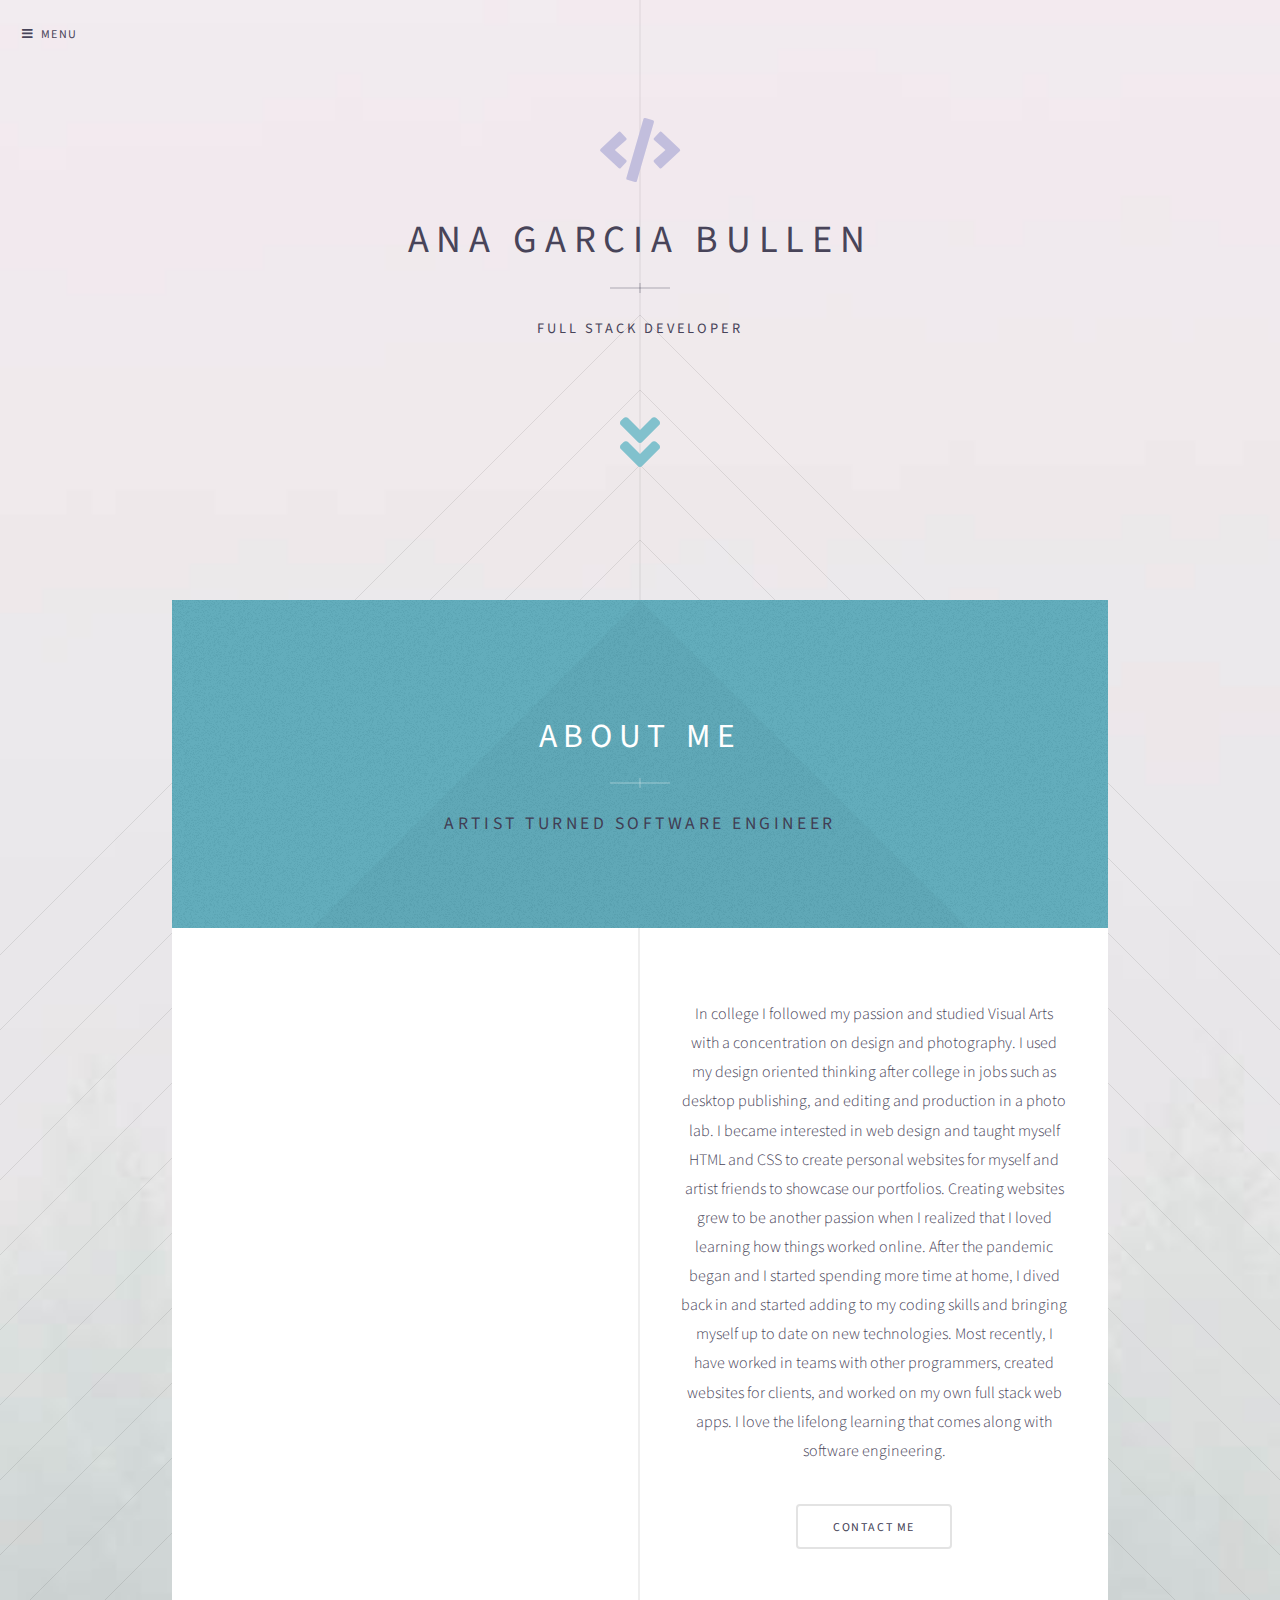
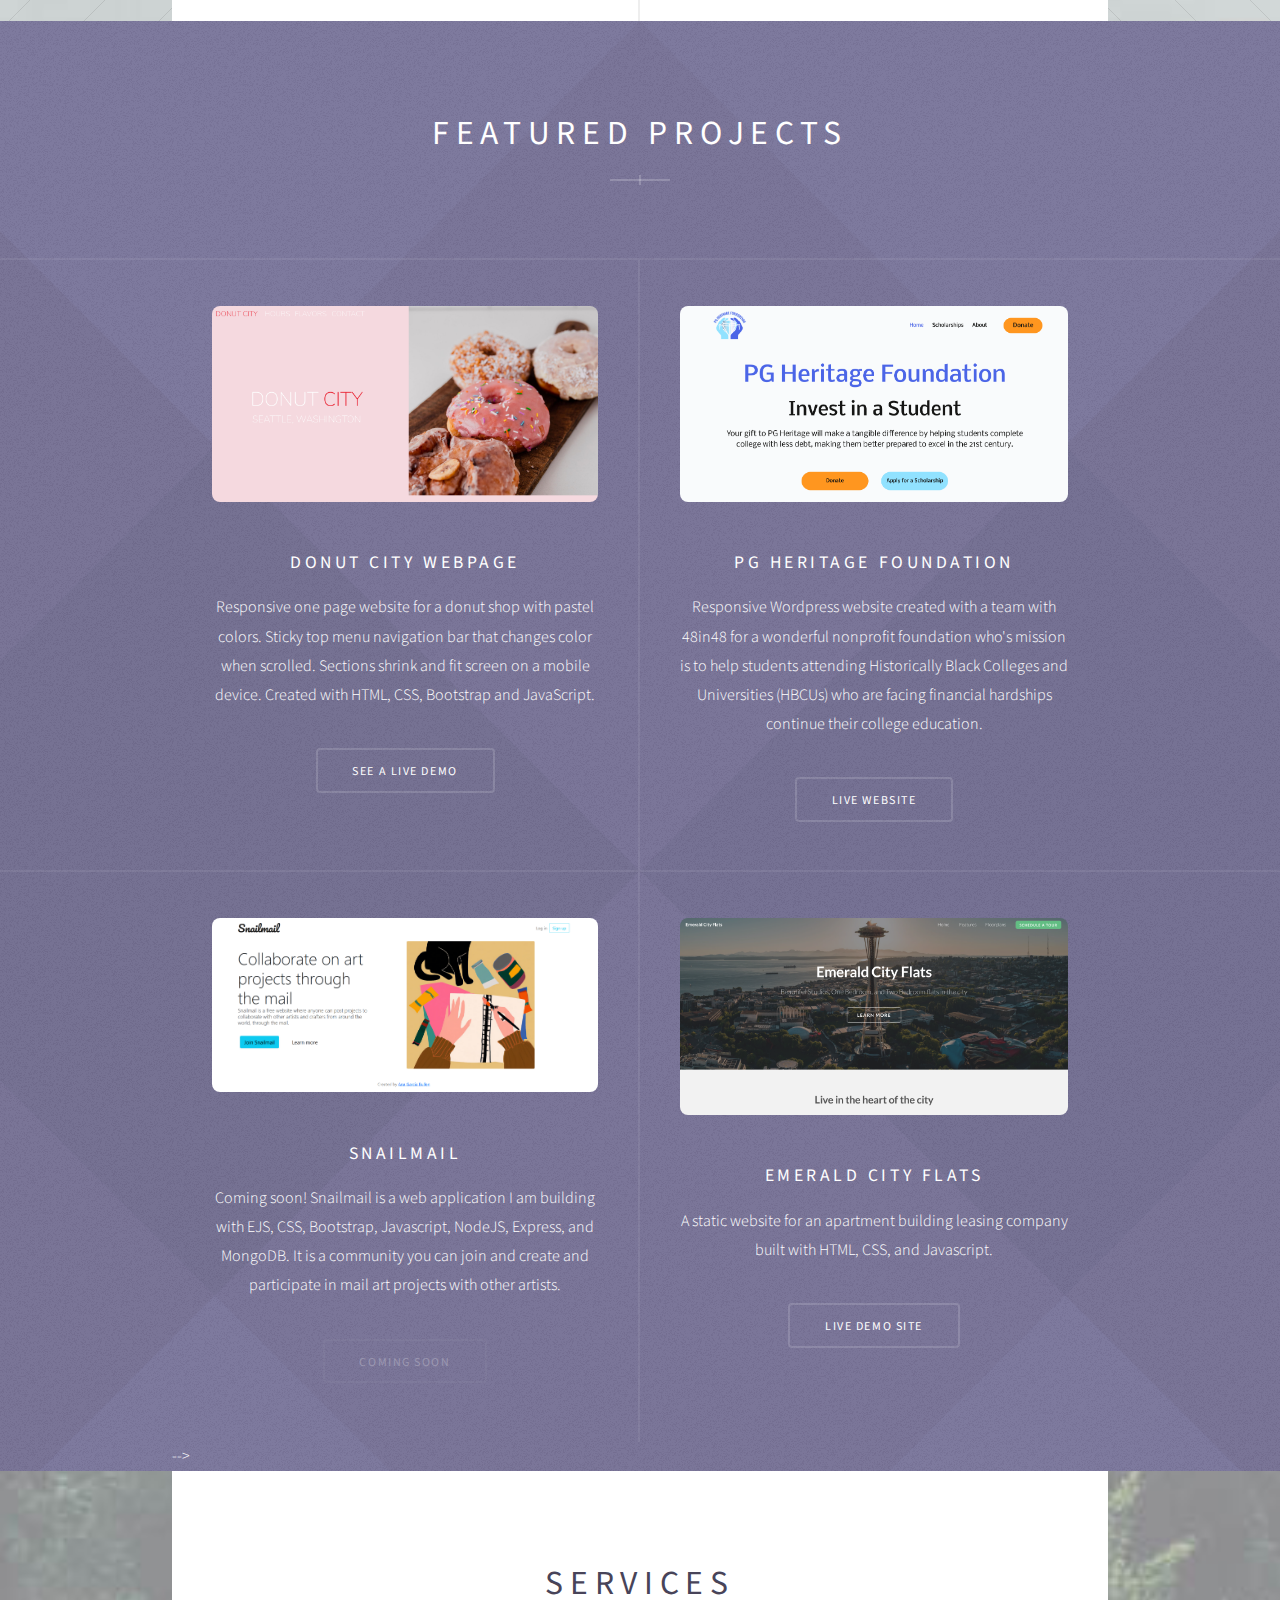
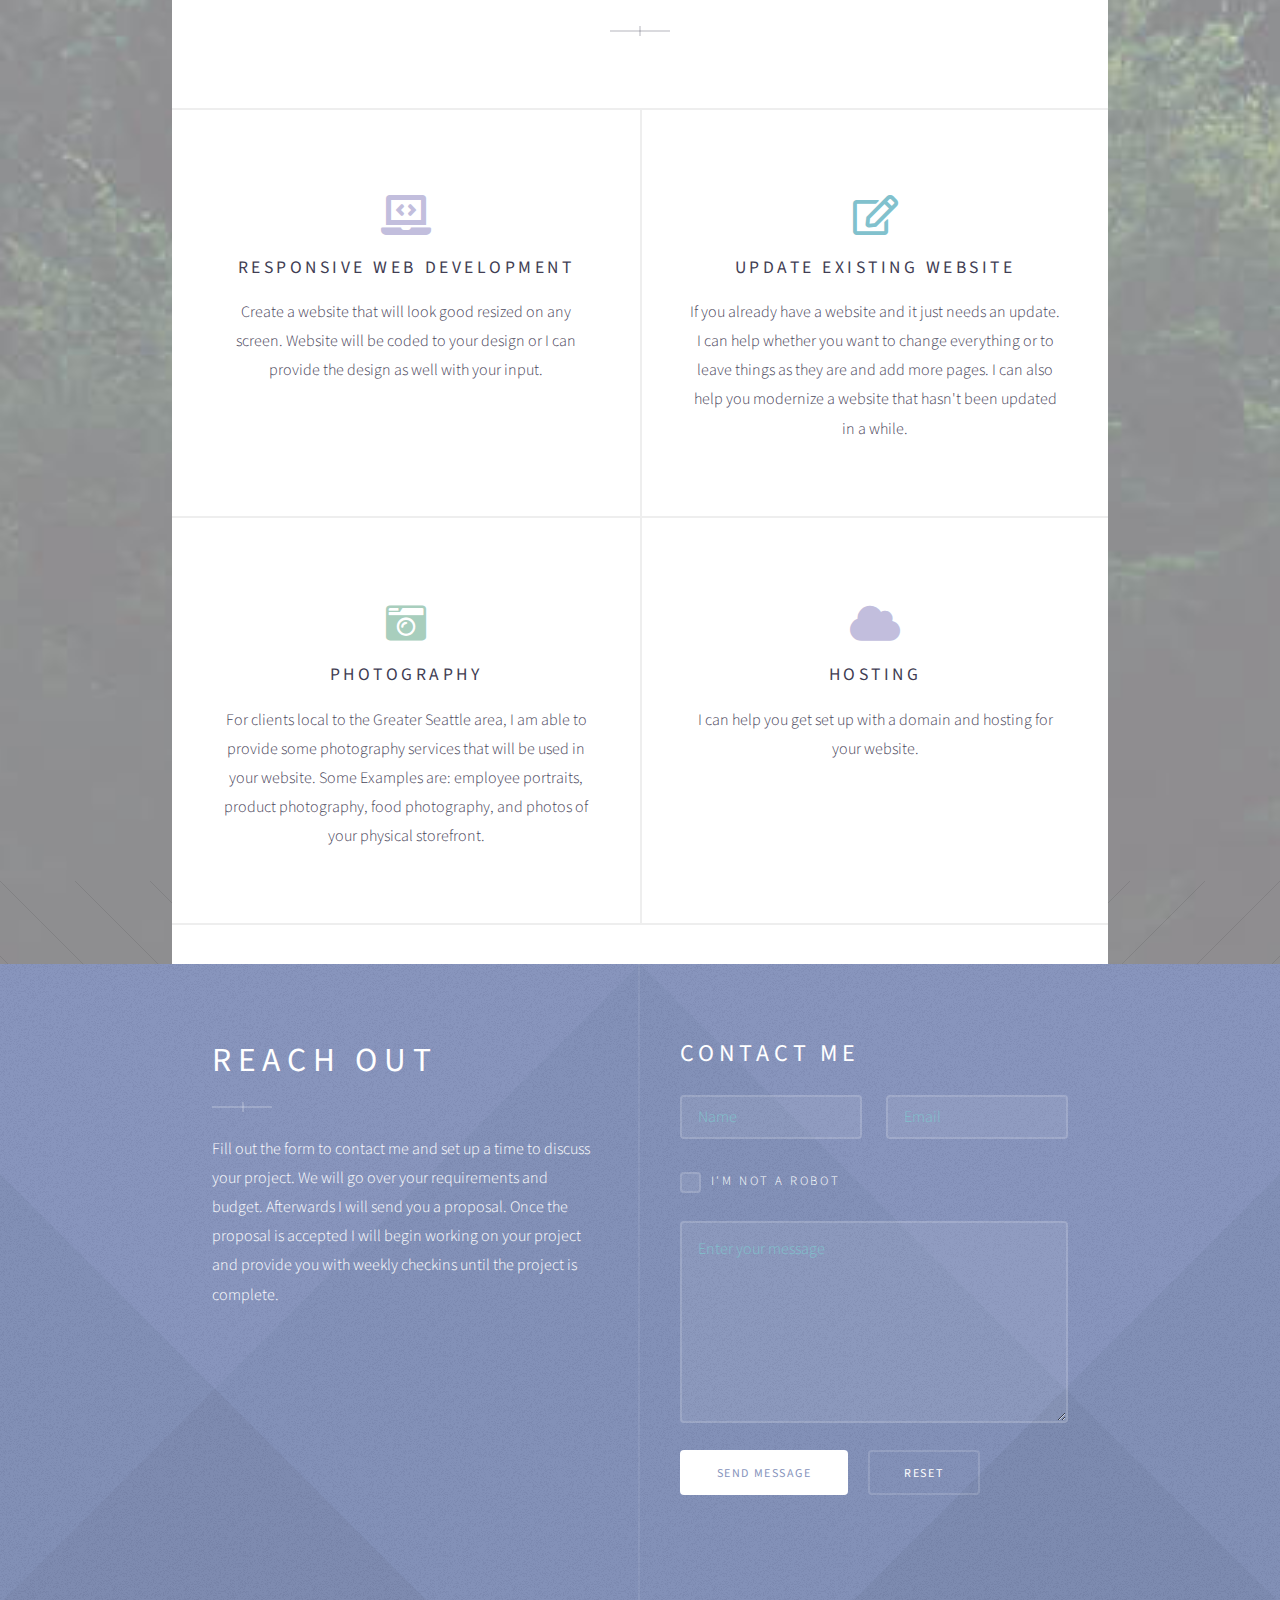
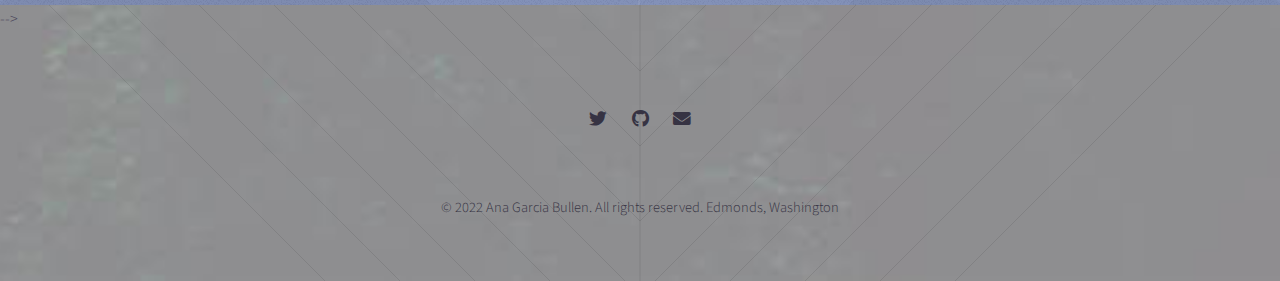
==== commit 6c4af243: "add image" ====
--- a/index.html
+++ b/index.html
@@ -137,7 +137,7 @@
 					</ul>
 				</section>
 				<section>
-					<span class="image"><img src="images/pic02.jpg" alt="" /></span>
+					<span class="image"><img src="images/emerald.png" alt="" /></span>
 					<h4>Emerald City Flats</h4>
 					<p>A static website for an apartment building leasing company built with HTML, CSS, and Javascript.
 					</p>
